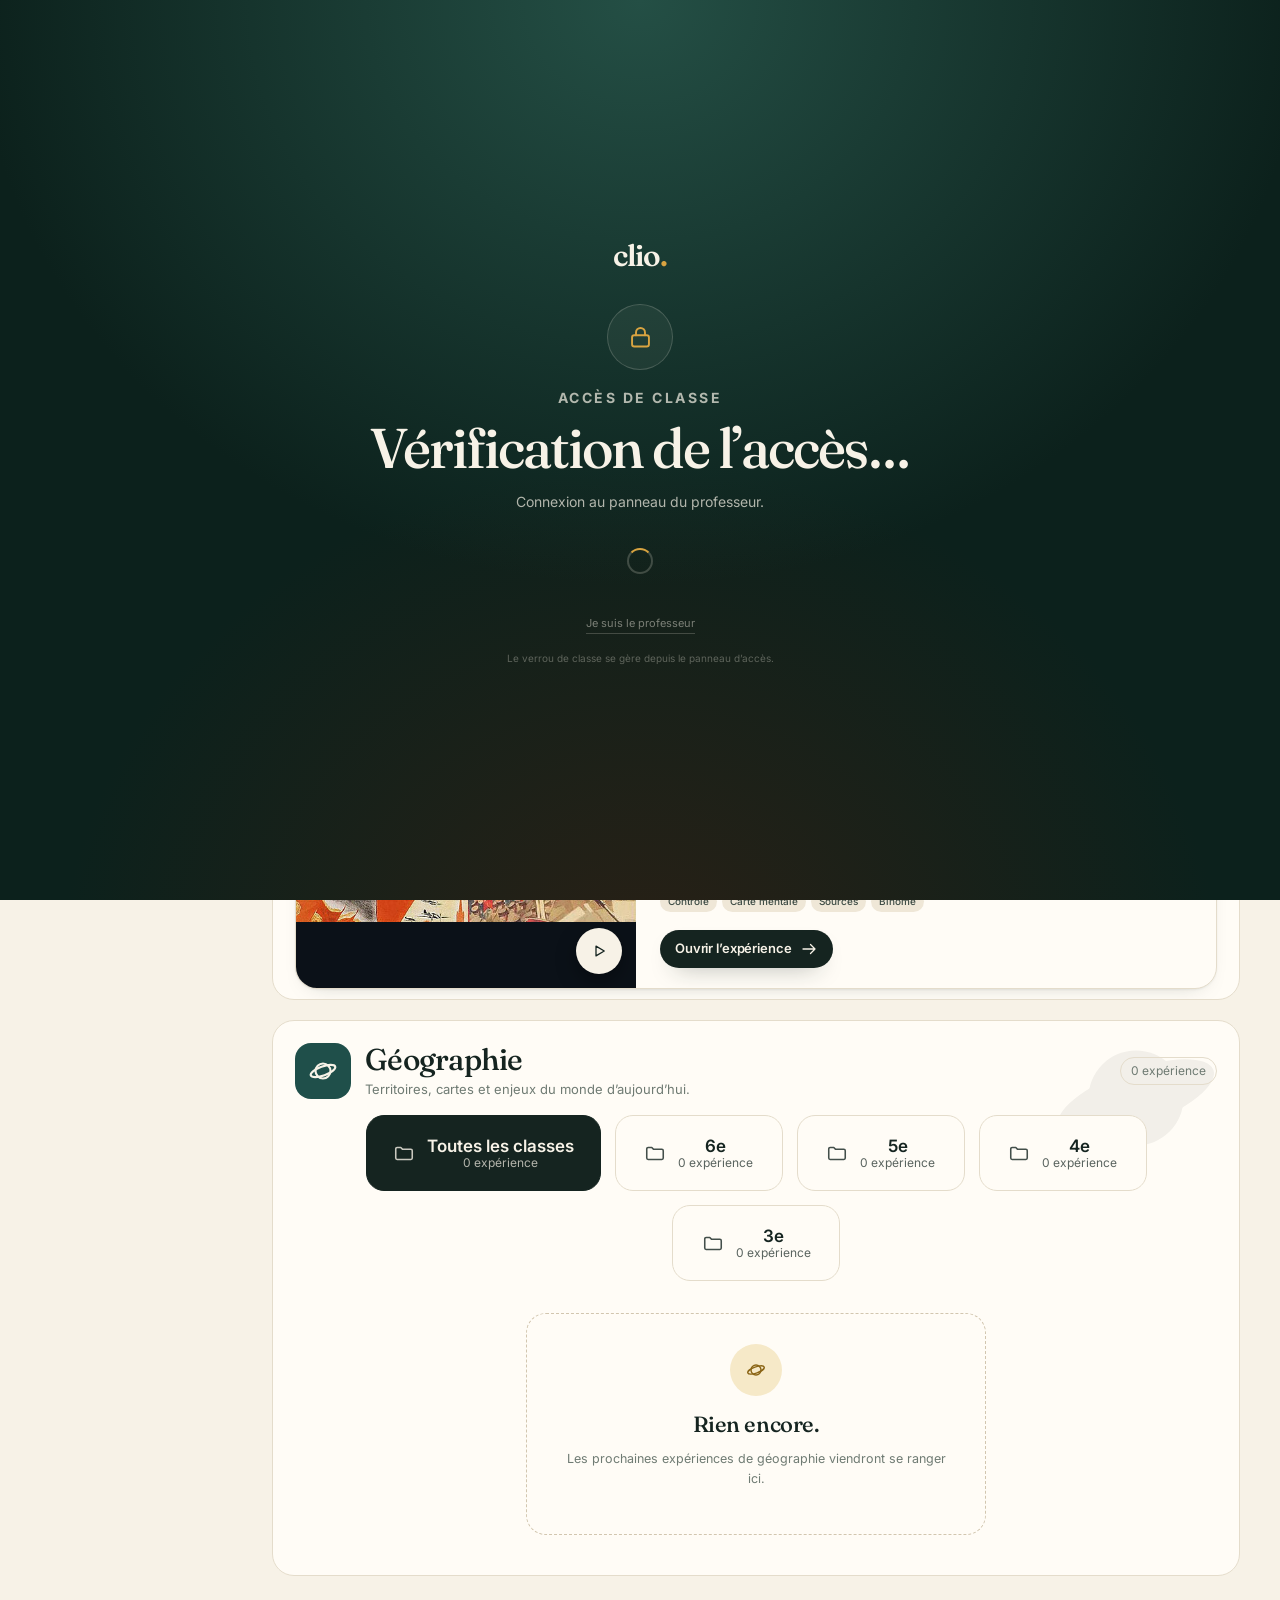
==== index.html @ 137e256d "Reglages dans Clio, dossiers plus grands et centres Les boutons Toutes les classes, 6e, 5e, 4e et 3e" ====
<!DOCTYPE html>
<html lang="fr">
<head>
<meta charset="utf-8">
<meta name="robots" content="noindex, nofollow">
<meta name="viewport" content="width=device-width, initial-scale=1, viewport-fit=cover">
<meta name="theme-color" content="#F7F2E7">
<title>Clio — mes expériences</title>
<meta name="description" content="Clio — la bibliothèque des expériences interactives d'histoire-géographie : enquêtes, contrôles et parcours prêts à lancer.">
<link rel="preconnect" href="https://fonts.googleapis.com">
<link rel="preconnect" href="https://fonts.gstatic.com" crossorigin>
<link href="https://fonts.googleapis.com/css2?family=Fraunces:opsz,wght@9..144,400;9..144,500;9..144,600&family=Inter:wght@400;500;600;700&display=swap" rel="stylesheet">
<link rel="stylesheet" href="styles.css">
<link rel="stylesheet" href="v2.css">
<link rel="stylesheet" href="projects.css">
<link rel="stylesheet" href="access.css">
<link rel="icon" href="icon.svg" type="image/svg+xml">
<link rel="apple-touch-icon" href="icon-180.png">
<link rel="manifest" href="manifest.webmanifest">
</head>
<body>

<svg class="sprite" aria-hidden="true" focusable="false">
  <symbol id="i-grid" viewBox="0 0 24 24"><rect x="3" y="3" width="7" height="7" rx="2"/><rect x="14" y="3" width="7" height="7" rx="2"/><rect x="3" y="14" width="7" height="7" rx="2"/><rect x="14" y="14" width="7" height="7" rx="2"/></symbol>
  <symbol id="i-spark" viewBox="0 0 24 24"><path d="M12 3.5l1.6 4.4 4.4 1.6-4.4 1.6L12 15.5l-1.6-4.4L6 9.5l4.4-1.6z"/><path d="M18.4 15.2l.6 1.8 1.8.6-1.8.6-.6 1.8-.6-1.8-1.8-.6 1.8-.6z"/></symbol>
  <symbol id="i-plus" viewBox="0 0 24 24"><path d="M12 5v14M5 12h14"/></symbol>
  <symbol id="i-arrow-right" viewBox="0 0 24 24"><path d="M4 12h16M14 6l6 6-6 6"/></symbol>
  <symbol id="i-arrow-left" viewBox="0 0 24 24"><path d="M20 12H4M10 6l-6 6 6 6"/></symbol>
  <symbol id="i-chevron" viewBox="0 0 24 24"><path d="M9 5l7 7-7 7"/></symbol>
  <symbol id="i-check" viewBox="0 0 24 24"><path d="M4 12.5l5 5L20 6.5"/></symbol>
  <symbol id="i-search" viewBox="0 0 24 24"><circle cx="11" cy="11" r="7"/><path d="M16.5 16.5L21 21"/></symbol>
  <symbol id="i-upload" viewBox="0 0 24 24"><path d="M12 16V4M7 9l5-5 5 5"/><path d="M4 15v4a1 1 0 0 0 1 1h14a1 1 0 0 0 1-1v-4"/></symbol>
  <symbol id="i-doc" viewBox="0 0 24 24"><path d="M6 3h8l4 4v14H6z"/><path d="M14 3v4h4M9 12h6M9 16h6"/></symbol>
  <symbol id="i-link" viewBox="0 0 24 24"><path d="M10 13.5a4 4 0 0 0 5.7 0l2.8-2.8a4 4 0 0 0-5.7-5.7L11.5 6"/><path d="M14 10.5a4 4 0 0 0-5.7 0l-2.8 2.8a4 4 0 0 0 5.7 5.7l1.3-1.3"/></symbol>
  <symbol id="i-map" viewBox="0 0 24 24"><path d="M3 6.5l6-2 6 2 6-2v13l-6 2-6-2-6 2z"/><path d="M9 4.5v13M15 6.5v13"/></symbol>
  <symbol id="i-cards" viewBox="0 0 24 24"><rect x="3" y="7" width="12" height="14" rx="2"/><path d="M8 4h11a2 2 0 0 1 2 2v11"/></symbol>
  <symbol id="i-quiz" viewBox="0 0 24 24"><circle cx="12" cy="12" r="9"/><path d="M9.2 9.2a2.9 2.9 0 1 1 3.9 2.7c-.8.4-1.1 1-1.1 1.9"/><circle cx="12" cy="17.2" r=".8" fill="currentColor" stroke="none"/></symbol>
  <symbol id="i-clock" viewBox="0 0 24 24"><circle cx="12" cy="12" r="9"/><path d="M12 7v5.2l3.2 2"/></symbol>
  <symbol id="i-users" viewBox="0 0 24 24"><circle cx="9" cy="8" r="3.4"/><path d="M3 20c0-3.3 2.7-5.4 6-5.4s6 2.1 6 5.4"/><path d="M16 4.6a3.4 3.4 0 0 1 0 6.8M18 14.9c2 .7 3 2.4 3 5.1"/></symbol>
  <symbol id="i-folder" viewBox="0 0 24 24"><path d="M3 7.5A1.5 1.5 0 0 1 4.5 6h4l2 2h9A1.5 1.5 0 0 1 21 9.5v8A1.5 1.5 0 0 1 19.5 19h-15A1.5 1.5 0 0 1 3 17.5z"/></symbol>
  <symbol id="i-play" viewBox="0 0 24 24"><path d="M8 5.5l11 6.5-11 6.5z"/></symbol>
  <symbol id="i-share" viewBox="0 0 24 24"><circle cx="6" cy="12" r="2.6"/><circle cx="18" cy="6" r="2.6"/><circle cx="18" cy="18" r="2.6"/><path d="M8.4 10.8l7.2-3.6M8.4 13.2l7.2 3.6"/></symbol>
  <symbol id="i-close" viewBox="0 0 24 24"><path d="M6 6l12 12M18 6L6 18"/></symbol>
  <symbol id="i-menu" viewBox="0 0 24 24"><path d="M4 7h16M4 12h16M4 17h16"/></symbol>
  <symbol id="i-eye" viewBox="0 0 24 24"><path d="M2.5 12S6 5.8 12 5.8 21.5 12 21.5 12 18 18.2 12 18.2 2.5 12 2.5 12z"/><circle cx="12" cy="12" r="2.8"/></symbol>
  <symbol id="i-layers" viewBox="0 0 24 24"><path d="M12 3l9 5-9 5-9-5z"/><path d="M3 12.5l9 5 9-5M3 17l9 5 9-5"/></symbol>
  <symbol id="i-settings" viewBox="0 0 24 24"><circle cx="12" cy="12" r="3"/><path d="M12 2.8v2.4M12 18.8v2.4M2.8 12h2.4M18.8 12h2.4M5.5 5.5l1.7 1.7M16.8 16.8l1.7 1.7M18.5 5.5l-1.7 1.7M7.2 16.8l-1.7 1.7"/></symbol>
  <symbol id="i-star" viewBox="0 0 24 24"><path d="M12 4l2.4 5 5.6.8-4 3.9.9 5.5-4.9-2.6-4.9 2.6.9-5.5-4-3.9 5.6-.8z"/></symbol>
  <symbol id="i-pin" viewBox="0 0 24 24"><path d="M12 21s6.5-6.1 6.5-11a6.5 6.5 0 1 0-13 0C5.5 14.9 12 21 12 21z"/><circle cx="12" cy="10" r="2.3"/></symbol>
  <symbol id="i-download" viewBox="0 0 24 24"><path d="M12 4v12M7 11l5 5 5-5"/><path d="M4 19h16"/></symbol>
  <symbol id="i-more" viewBox="0 0 24 24"><circle cx="5" cy="12" r="1.4" fill="currentColor" stroke="none"/><circle cx="12" cy="12" r="1.4" fill="currentColor" stroke="none"/><circle cx="19" cy="12" r="1.4" fill="currentColor" stroke="none"/></symbol>
  <symbol id="i-expand" viewBox="0 0 24 24"><path d="M9 3H3v6M15 3h6v6M9 21H3v-6M15 21h6v-6"/></symbol>
  <symbol id="i-column" viewBox="0 0 24 24"><path d="M4 20h16M6 20V7.5M18 20V7.5M9.5 20V7.5M14.5 20V7.5"/><path d="M4.5 7.5L12 3l7.5 4.5z"/></symbol>
  <symbol id="i-planet" viewBox="0 0 24 24"><circle cx="12" cy="12" r="6"/><ellipse cx="12" cy="12" rx="10.4" ry="3.6" transform="rotate(-20 12 12)"/></symbol>
  <symbol id="i-lock" viewBox="0 0 24 24"><rect x="4.5" y="10" width="15" height="10" rx="2"/><path d="M8 10V7.5a4 4 0 0 1 8 0V10"/></symbol>
  <symbol id="i-wand" viewBox="0 0 24 24"><path d="M15 4l5 5L8 21l-5-5z"/><path d="M14 5l5 5M6 3v3M4.5 4.5h3M19 15v3M17.5 16.5h3"/></symbol>
  <symbol id="i-image" viewBox="0 0 24 24"><rect x="3" y="4" width="18" height="16" rx="2"/><circle cx="8.5" cy="9.5" r="1.6"/><path d="M3.5 17l5-5 4 4 3-3 5 4.5"/></symbol>
  <symbol id="i-text" viewBox="0 0 24 24"><path d="M5 6h14M12 6v13M8 19h8"/></symbol>
  <symbol id="i-a11y" viewBox="0 0 24 24"><circle cx="12" cy="4.8" r="1.8"/><path d="M6 9.5l6 1.4 6-1.4M12 10.9V15M12 15l-2.4 5M12 15l2.4 5"/></symbol>
  <symbol id="i-timeline" viewBox="0 0 24 24"><path d="M3 12h18"/><circle cx="7" cy="12" r="2" fill="currentColor" stroke="none"/><circle cx="13" cy="12" r="2" fill="currentColor" stroke="none"/><circle cx="19" cy="12" r="2" fill="currentColor" stroke="none"/><path d="M7 9V6M13 15v3M19 9V6"/></symbol>
  <symbol id="i-copy" viewBox="0 0 24 24"><rect x="8" y="8" width="12" height="12" rx="2"/><path d="M16 8V5a1 1 0 0 0-1-1H5a1 1 0 0 0-1 1v10a1 1 0 0 0 1 1h3"/></symbol>
  <symbol id="i-help" viewBox="0 0 24 24"><circle cx="12" cy="12" r="9"/><path d="M9.3 9.4a2.8 2.8 0 1 1 3.8 2.6c-.8.4-1.1 1-1.1 1.9"/><circle cx="12" cy="17.2" r=".8" fill="currentColor" stroke="none"/></symbol>
  <symbol id="i-drag" viewBox="0 0 24 24"><circle cx="9" cy="6" r="1.2" fill="currentColor" stroke="none"/><circle cx="15" cy="6" r="1.2" fill="currentColor" stroke="none"/><circle cx="9" cy="12" r="1.2" fill="currentColor" stroke="none"/><circle cx="15" cy="12" r="1.2" fill="currentColor" stroke="none"/><circle cx="9" cy="18" r="1.2" fill="currentColor" stroke="none"/><circle cx="15" cy="18" r="1.2" fill="currentColor" stroke="none"/></symbol>
  <symbol id="i-qr" viewBox="0 0 24 24"><rect x="3" y="3" width="7" height="7" rx="1"/><rect x="14" y="3" width="7" height="7" rx="1"/><rect x="3" y="14" width="7" height="7" rx="1"/><path d="M14 14h3v3h-3zM20 14h1M14 20h3M20 17v4M17 20h1"/></symbol>
</svg>

<div id="gate-screen" class="gate-screen">
  <div class="gate-box">
    <div class="gate-brand">clio<span>.</span></div>
    <div class="gate-icon" id="gate-icon"><svg class="ico"><use href="#i-lock"/></svg></div>
    <p class="gate-kicker">Accès de classe</p>
    <h1 id="gate-title">Vérification de l’accès…</h1>
    <p id="gate-text">Connexion au panneau du professeur.</p>
    <div class="gate-actions" id="gate-actions"></div>
    <a class="gate-teacher" href="#/prof">Je suis le professeur</a>
    <p class="gate-foot">Le verrou de classe se gère depuis le panneau d’accès.</p>
  </div>
</div>

<div class="app">
  <aside class="rail" aria-label="Navigation principale">
    <a class="brand" href="#/library" aria-label="Clio, bibliothèque">
      <span class="brand-mark" aria-hidden="true">
        <img src="icon.svg" alt="">
      </span>
      <span class="brand-word">clio<span>.</span></span>
    </a>

    <nav class="rail-nav">
      <a class="rail-link is-active" href="#/library" data-rail data-nav="library"><svg class="ico"><use href="#i-grid"/></svg><span>Bibliothèque</span></a>
      <a class="rail-link" href="#/library" data-rail data-nav="projects" data-scroll="projects-section"><svg class="ico"><use href="#i-layers"/></svg><span>Projets</span></a>
      <a class="rail-link" href="#/classes" data-rail data-soon="Classes"><svg class="ico"><use href="#i-users"/></svg><span>Classes</span></a>
      <a class="rail-link" href="#/prof" data-rail data-nav="prof"><svg class="ico"><use href="#i-lock"/></svg><span>Panneau</span></a>
    </nav>

    <div class="rail-foot">
      <a class="rail-link" href="#/settings" data-rail data-nav="settings"><svg class="ico"><use href="#i-settings"/></svg><span>Réglages</span></a>
    </div>
  </aside>

  <main class="app-main">

    <!-- ============================ BIBLIOTHÈQUE ============================ -->
    <section class="screen" id="screen-library" aria-labelledby="lib-title">
      <header class="topbar">
        <div class="search">
          <svg class="ico"><use href="#i-search"/></svg>
          <input type="search" placeholder="Rechercher une séance, un document…" aria-label="Rechercher">
          <kbd>⌘K</kbd>
        </div>
        <div class="topbar-actions">
          <button class="btn btn-ghost" id="import-json-btn" aria-label="Importer une séance"><svg class="ico"><use href="#i-upload"/></svg><span>Importer</span></button>
          <button class="btn btn-primary" data-go="import" aria-label="Nouvelle séance"><svg class="ico"><use href="#i-plus"/></svg><span>Nouvelle séance</span></button>
          <input type="file" id="import-json-input" accept=".json,application/json" hidden>
        </div>
      </header>

      <div class="page">
        <section class="hero">
          <div class="hero-copy">
            <p class="eyebrow"><span class="live-dot"></span>L'atelier de séances</p>
            <h1 id="lib-title">Vos documents deviennent<br><em>une séance qui se vit.</em></h1>
            <p class="lede">Déposez un cours ou partez d’une page blanche. Clio propose une trame éditable — pages, quiz, frise, cartes — prête à projeter et à manipuler sur iPad.</p>
            <div class="hero-actions">
              <button class="btn btn-cream btn-lg" data-go="import"><svg class="ico"><use href="#i-upload"/></svg>Déposer mes documents</button>
              <button class="btn btn-ghost-cream btn-lg" data-open-viewer="0"><svg class="ico"><use href="#i-play"/></svg>Voir un exemple</button>
            </div>
            <ul class="hero-proof">
              <li><svg class="ico"><use href="#i-check"/></svg>Documents acceptés</li>
              <li><svg class="ico"><use href="#i-check"/></svg>Prêt pour l'iPad</li>
              <li><svg class="ico"><use href="#i-check"/></svg>Partage par lien</li>
            </ul>
          </div>
          <div class="hero-art" aria-hidden="true">
            <div class="paper paper-3"><span class="p-line w40"></span><span class="p-line w80"></span><span class="p-line w65"></span><span class="p-line w75"></span></div>
            <div class="paper paper-2"><span class="p-line w70"></span><span class="p-line w90"></span><span class="p-line w50"></span><span class="p-line w80"></span><span class="p-line w60"></span></div>
            <div class="paper paper-1">
              <span class="p-tag">1776 — 1789</span>
              <span class="p-line w85"></span><span class="p-line w60"></span>
              <span class="p-tl"><i></i><i></i><i></i></span>
              <span class="p-line w40"></span>
            </div>
            <div class="spark sp-1">✦</div>
            <div class="spark sp-2">✦</div>
            <div class="art-badge"><svg class="ico"><use href="#i-spark"/></svg>Pages · quiz · frise · cartes</div>
          </div>
        </section>

        <section class="section" id="resume-section">
          <div class="section-head">
            <h2>À reprendre</h2>
            <button class="link-btn" data-toast="Toutes les séances sont affichées ci-dessous.">Tout voir<svg class="ico"><use href="#i-chevron"/></svg></button>
          </div>
          <div class="resume-grid" id="resume-grid"></div>
        </section>

        <section class="section" id="projects-section">
          <div class="section-head section-head-wrap">
            <div>
              <h2>Projets interactifs</h2>
              <p class="section-sub" id="project-count">Des enquêtes prêtes à lancer, à côté de vos séances.</p>
            </div>
            <div class="section-head-actions">
              <button type="button" class="btn btn-ghost btn-sm" id="editTextsBtn">Modifier les textes</button>
              <span class="badge badge-ready">Prêt à lancer</span>
            </div>
          </div>
          <div class="level-folders" id="level-folders"></div>
          <div class="project-grid" id="project-grid"></div>
          <div id="subject-sections"></div>
        </section>

        <section class="section" id="sessions-section">
          <div class="section-head section-head-wrap">
            <div>
              <h2>Mes séances</h2>
              <p class="section-sub" id="lib-count">Séances et brouillons</p>
            </div>
            <div class="filters" role="group" aria-label="Filtrer les séances">
              <button class="chip is-on" data-filter>Toutes</button>
              <button class="chip" data-filter>Histoire</button>
              <button class="chip" data-filter>Géographie</button>
              <button class="chip" data-filter>EMC</button>
              <button class="chip chip-icon" data-toast="Filtres avancés — à venir" aria-label="Plus de filtres"><svg class="ico"><use href="#i-settings"/></svg></button>
            </div>
          </div>

          <div class="session-grid" id="session-grid"></div>
        </section>

        <footer class="page-foot">
          <span>Clio · v2 · les séances sont enregistrées sur cet appareil · <a href="#/prof">Panneau professeur</a></span>
          <span>Partage par lien · export JSON</span>
        </footer>
      </div>
    </section>

    <!-- ============================ IMPORT ============================ -->
    <section class="screen" id="screen-import" aria-labelledby="import-title">
      <header class="focusbar">
        <button class="icon-btn" data-go="library" aria-label="Retour à la bibliothèque"><svg class="ico"><use href="#i-arrow-left"/></svg></button>
        <div class="focusbar-title">
          <p class="crumb">Bibliothèque / Nouvelle séance</p>
          <h1 id="import-title">Composer une séance</h1>
        </div>
        <ol class="stepper" aria-label="Étapes">
          <li class="is-on">1 · Documents</li>
          <li>2 · Réglages</li>
          <li>3 · Génération</li>
        </ol>
      </header>

      <div class="import-grid">
        <section class="panel drop-panel">
          <div class="panel-head">
            <div>
              <h2>Déposez vos documents</h2>
              <p class="panel-sub">Un chapitre, un PDF, des photos, un lien. Clio prépare la trame ; vous complétez le fond.</p>
            </div>
            <span class="badge badge-soft">Privé par défaut</span>
          </div>

          <div class="dropzone" id="dropzone" role="button" tabindex="0" aria-label="Déposer des fichiers">
            <span class="drop-icon"><svg class="ico"><use href="#i-upload"/></svg></span>
            <strong>Glissez vos fichiers ici</strong>
            <span class="drop-sub">ou <u>parcourez votre iPad</u></span>
            <span class="drop-types">PDF · DOCX · TXT · JPG · PNG · HEIC — 25 Mo max</span>
          </div>
          <input type="file" id="file-input" multiple hidden accept=".pdf,.docx,.txt,.md,.jpg,.jpeg,.png,.heic">

          <ul class="file-list" id="file-list" aria-label="Documents importés"></ul>

          <div class="link-add">
            <svg class="ico"><use href="#i-link"/></svg>
            <input id="link-input" type="url" placeholder="Coller un lien : vidéo, article, carte…" aria-label="Lien à ajouter">
            <button class="btn btn-soft" id="link-add">Ajouter</button>
          </div>

          <p class="privacy"><svg class="ico"><use href="#i-lock"/></svg>Vos documents ne sont jamais utilisés pour entraîner un modèle. Vous pouvez les supprimer à tout moment.</p>
        </section>

        <aside class="panel settings-panel" aria-label="Réglages de la séance">
          <h2>Réglages</h2>

          <div class="field">
            <label class="field-label" for="session-title">Nom de la séance</label>
            <input class="einput" id="session-title" type="text" placeholder="Ex. La Révolution française" value="">
          </div>

          <div class="field">
            <span class="field-label">Matière</span>
            <div class="segmented" data-seg="subject" role="group" aria-label="Matière">
              <button class="is-on" data-value="histoire">Histoire</button>
              <button data-value="geo">Géographie</button>
              <button data-value="emc">EMC</button>
            </div>
          </div>

          <div class="field">
            <label class="field-label" for="level">Niveau</label>
            <div class="select-wrap">
              <select id="level">
                <option>6e</option><option>5e</option><option selected>4e</option><option>3e</option>
                <option>2de</option><option>1re</option><option>Terminale</option>
              </select>
              <svg class="ico"><use href="#i-chevron"/></svg>
            </div>
          </div>

          <div class="field">
            <span class="field-label">Durée</span>
            <div class="segmented" data-seg="duration" role="group" aria-label="Durée">
              <button data-value="30">30 min</button>
              <button class="is-on" data-value="55">55 min</button>
              <button data-value="90">90 min</button>
            </div>
          </div>

          <div class="field">
            <span class="field-label">Structure</span>
            <div class="template-grid" id="template-grid" role="group" aria-label="Structure de la séance"></div>
          </div>

          <div class="field field-switch">
            <div><span class="field-label">Inclure un quiz</span><span class="field-help">une question de départ, éditable</span></div>
            <label class="switch"><input type="checkbox" checked id="opt-quiz" aria-label="Inclure un quiz"><span></span></label>
          </div>
          <div class="field field-switch">
            <div><span class="field-label">Accessibilité</span><span class="field-help">Contrastes, cibles tactiles, clavier</span></div>
            <span class="badge badge-ready">Incluse</span>
          </div>

          <div class="estimate">
            <svg class="ico"><use href="#i-spark"/></svg>
            <div><strong id="estimate-title">≈ 5 pages · 1 quiz</strong><span id="estimate-sub">structure Découverte</span></div>
          </div>
        </aside>
      </div>

      <footer class="actionbar">
        <p class="actionbar-note"><svg class="ico"><use href="#i-lock"/></svg>Vos documents restent sur cet appareil.</p>
        <div class="actionbar-actions">
          <button class="btn btn-ghost" id="blank-session">Page blanche</button>
          <button class="btn btn-primary btn-lg" id="generate-btn"><svg class="ico"><use href="#i-spark"/></svg>Créer ma séance</button>
        </div>
      </footer>
    </section>

    <!-- ============================ GÉNÉRATION ============================ -->
    <section class="screen" id="screen-generate" aria-labelledby="gen-title">
      <div class="gen-wrap">
        <div class="gen-copy">
          <p class="eyebrow"><span class="live-dot"></span>Préparation</p>
          <h1 id="gen-title">Clio pose la trame,<br><em>vous gardez le fond.</em></h1>
          <p class="gen-sub" id="gen-sub">Histoire · 4e · 55 min</p>

          <ol class="gen-steps" id="gen-steps">
            <li data-step="0"><span class="gen-check"><svg class="ico"><use href="#i-check"/></svg></span><span><strong>Création de la trame</strong><small>Couverture, objectifs, synthèse</small></span></li>
            <li data-step="1"><span class="gen-check"><svg class="ico"><use href="#i-check"/></svg></span><span><strong>Ajout des pages clés</strong><small>Quiz et activités</small></span></li>
            <li data-step="2"><span class="gen-check"><svg class="ico"><use href="#i-check"/></svg></span><span><strong>Préparation du quiz</strong><small>Questions et corrections</small></span></li>
            <li data-step="3"><span class="gen-check"><svg class="ico"><use href="#i-check"/></svg></span><span><strong>Mise en page</strong><small>Une idée par page</small></span></li>
            <li data-step="4"><span class="gen-check"><svg class="ico"><use href="#i-check"/></svg></span><span><strong>Contrôle de l'accessibilité</strong><small>Contrastes, cibles tactiles</small></span></li>
          </ol>

          <div class="gen-progress" aria-hidden="true"><span id="gen-bar"></span></div>
          <p class="gen-note" id="gen-note">Vous pourrez tout modifier ensuite.</p>
        </div>

        <div class="gen-preview" aria-hidden="true">
          <div class="gen-cover">
            <span class="sk sk-kicker"></span>
            <span class="sk sk-title"></span>
            <span class="sk sk-title short"></span>
            <span class="sk sk-text"></span>
            <span class="sk sk-text"></span>
            <div class="sk-timeline"><i></i><i></i><i></i><i></i></div>
          </div>
          <div class="gen-toast"><svg class="ico"><use href="#i-spark"/></svg>9 pages structurées</div>
          <div class="gen-toast gen-toast-2"><svg class="ico"><use href="#i-check"/></svg>Accessibilité validée</div>
        </div>
      </div>
    </section>

    <!-- ============================ ÉDITEUR ============================ -->
    <section class="screen" id="screen-editor" aria-labelledby="editor-title">
      <header class="editorbar">
        <button class="icon-btn" data-go="library" aria-label="Retour à la bibliothèque"><svg class="ico"><use href="#i-arrow-left"/></svg></button>
        <div class="doc-title">
          <p class="crumb" id="editor-crumb">Bibliothèque / Histoire 4e</p>
          <div class="title-row">
            <h1 id="editor-title">Des Lumières à la Révolution</h1>
            <span class="badge badge-draft" id="editor-status">Brouillon</span>
            <span class="save-state" id="save-state"><svg class="ico"><use href="#i-check"/></svg>Enregistré</span>
          </div>
        </div>
        <div class="editor-actions">
          <button class="icon-btn" data-modal="session" aria-label="Réglages de la séance"><svg class="ico"><use href="#i-settings"/></svg></button>
          <button class="icon-btn only-desktop" data-modal="publish" aria-label="Partager"><svg class="ico"><use href="#i-share"/></svg></button>
          <button class="btn btn-ghost" id="present-btn" aria-label="Aperçu de la séance"><svg class="ico"><use href="#i-play"/></svg><span>Aperçu</span></button>
          <button class="btn btn-primary" data-modal="publish" aria-label="Partager la séance"><svg class="ico"><use href="#i-share"/></svg><span>Partager</span></button>
        </div>
      </header>

      <div class="editor-shell">
        <aside class="editor-pages" aria-label="Plan de la séance">
          <div class="panel-head small">
            <h2>Plan</h2>
            <span class="meta tiny" id="plan-meta">9 pages · 55 min</span>
          </div>
          <ol id="page-list" class="page-list"></ol>
          <button class="add-page" id="add-page-btn"><svg class="ico"><use href="#i-plus"/></svg>Ajouter une page</button>
          <div class="pages-foot">
            <svg class="ico"><use href="#i-a11y"/></svg>
            <span><strong>Accessibilité</strong><small>7 contrôles validés</small></span>
            <span class="dot-ok"></span>
          </div>
        </aside>

        <div class="editor-canvas">
          <div class="canvas-meta">
            <span id="canvas-label">Page 1 · Couverture</span>
            <span class="canvas-meta-right">1280 × 720 · iPad paysage</span>
          </div>
          <div class="canvas-frame"><div class="canvas-slide" id="canvas-slide"></div></div>
          <div class="canvas-tools">
            <div class="tool-group">
              <button class="icon-btn" data-toast="Zoom arrière (maquette)" aria-label="Zoom arrière">−</button>
              <span class="zoom">100 %</span>
              <button class="icon-btn" data-toast="Zoom avant (maquette)" aria-label="Zoom avant">+</button>
            </div>
            <div class="tool-group">
              <button class="device-btn is-on" data-toast="Aperçu iPad paysage">iPad · paysage</button>
              <button class="device-btn" data-toast="Aperçu iPad portrait">Portrait</button>
            </div>
            <button class="btn btn-ghost btn-sm only-tablet" id="mobile-blocks"><svg class="ico"><use href="#i-plus"/></svg>Page</button>
            <button class="btn btn-ghost btn-sm only-tablet" id="edit-page-btn"><svg class="ico"><use href="#i-settings"/></svg>Éditer</button>
            <button class="btn btn-ghost btn-sm" id="canvas-present"><svg class="ico"><use href="#i-play"/></svg>Démarrer ici</button>
          </div>
        </div>

        <aside class="editor-inspector" id="editor-inspector" aria-label="Réglages de la page">
          <button class="icon-btn inspector-close" id="inspector-close" aria-label="Fermer les réglages"><svg class="ico"><use href="#i-close"/></svg></button>
          <div id="inspector"></div>
        </aside>
        <div class="inspector-scrim" id="inspector-scrim" hidden></div>
      </div>
    </section>

    <!-- ============================ PANNEAU D'ACCÈS ============================ -->
    <section class="screen" id="screen-prof" aria-labelledby="prof-title">
      <header class="focusbar prof-bar">
        <button class="icon-btn" data-go="library" aria-label="Retour à la bibliothèque"><svg class="ico"><use href="#i-arrow-left"/></svg></button>
        <div class="focusbar-title">
          <p class="crumb">Clio / Accès de classe</p>
          <h1 id="prof-title">Panneau d’accès</h1>
        </div>
        <span class="badge badge-terre">Professeur</span>
      </header>

      <div class="prof-wrap">
        <div class="panel prof-login" id="prof-login">
          <span class="badge badge-terre">Réservé au professeur</span>
          <h2>Entrez le code</h2>
          <p>Le panneau permet d’ouvrir ou de fermer l’accès au site et de générer les QR de classe.</p>
          <div class="prof-code-row">
            <input id="prof-code" class="einput" type="password" inputmode="numeric" autocomplete="off" placeholder="Code professeur">
            <button id="prof-login-btn" class="btn btn-primary">Entrer</button>
          </div>
          <p id="prof-code-msg" class="form-warn" hidden>Code incorrect.</p>
          <p class="meta tiny">Verrou de classe, pas une protection forte.</p>
        </div>

        <div id="prof-dashboard" hidden>
          <div class="prof-grid">
            <section class="panel prof-card">
              <div class="prof-card-head">
                <div><span class="badge badge-terre">Accès au site</span><h2>Ouvrir ou fermer</h2></div>
                <span class="badge" id="prof-gate-pill">…</span>
              </div>
              <p class="meta">Quand l’accès est fermé, les élèves qui ouvrent le lien voient « Séance fermée ».</p>
              <button class="btn btn-primary btn-lg" id="prof-gate-btn">Fermer l’accès</button>
              <p class="meta tiny" id="prof-gate-note">Le changement s’applique en quelques secondes.</p>
            </section>
          </div>

          <div class="section-head section-head-wrap prof-exp-head">
            <div>
              <h2>Expériences</h2>
              <p class="section-sub">Le lien et le QR de chaque expérience, et son ouverture indépendante.</p>
            </div>
          </div>
          <div class="prof-projects" id="prof-projects"></div>

          <div class="panel prof-help">
            <strong>À savoir</strong>
            <p>Chaque expérience s’ouvre et se ferme séparément. Le verrou est une commodité de classe ; un élève qui sait manipuler le navigateur peut le contourner.</p>
            <button class="btn btn-ghost btn-sm" id="prof-logout">Se déconnecter</button>
          </div>
        </div>
      </div>
    </section>

    <!-- ============================ RÉGLAGES ============================ -->
    <section class="screen" id="screen-settings" aria-labelledby="settings-title">
      <header class="focusbar">
        <button class="icon-btn" data-go="library" aria-label="Retour à la bibliothèque"><svg class="ico"><use href="#i-arrow-left"/></svg></button>
        <div class="focusbar-title">
          <p class="crumb">Clio / Réglages</p>
          <h1 id="settings-title">Réglages</h1>
        </div>
      </header>

      <div class="prof-wrap settings-wrap">
        <section class="panel settings-card">
          <h2>Affichage</h2>
          <p class="meta">Réglages enregistrés sur cet appareil.</p>

          <label class="setting-row" for="setTextSize">
            <span><strong>Taille du texte</strong><small>Pour projeter au tableau ou lire plus confortablement.</small></span>
            <span class="select-wrap">
              <select id="setTextSize" class="einput">
                <option value="normal">Normale</option>
                <option value="large">Grande</option>
                <option value="xl">Très grande</option>
              </select>
              <svg class="ico"><use href="#i-chevron"/></svg>
            </span>
          </label>

          <label class="setting-row" for="setDescriptions">
            <span><strong>Afficher les descriptions</strong><small>Les textes sous le titre de chaque expérience.</small></span>
            <span class="switch"><input type="checkbox" id="setDescriptions"><span></span></span>
          </label>

          <label class="setting-row" for="setCompact">
            <span><strong>Cartes compactes</strong><small>Masquer les étiquettes et les descriptions, garder l’essentiel.</small></span>
            <span class="switch"><input type="checkbox" id="setCompact"><span></span></span>
          </label>
        </section>

        <section class="panel settings-card">
          <h2>Textes</h2>
          <p class="meta">Les textes modifiés depuis « Modifier les textes » sont partagés à tous les appareils.</p>
          <button type="button" class="btn btn-ghost" id="setResetTexts">Rétablir les textes d’origine</button>
        </section>

        <section class="panel settings-card">
          <h2>Accès</h2>
          <p class="meta">Le panneau permet d’ouvrir ou fermer chaque expérience et d’afficher les QR.</p>
          <a class="btn btn-ghost" href="#/prof"><svg class="ico"><use href="#i-lock"/></svg>Panneau d’accès</a>
        </section>

        <section class="panel settings-card">
          <h2>Application</h2>
          <p class="meta" id="settingsVersion">Clio · version locale</p>
          <button type="button" class="btn btn-ghost" id="setResetPrefs">Rétablir les réglages par défaut</button>
        </section>
      </div>
    </section>
  </main>
</div>

<!-- ============================ MODE SÉANCE ============================ -->
<section class="viewer" id="screen-viewer" aria-label="Mode séance" hidden>
  <div class="viewer-bg" aria-hidden="true"></div>

  <header class="viewer-top">
    <button class="v-close" data-viewer-close><svg class="ico"><use href="#i-arrow-left"/></svg><span>Quitter</span></button>
    <div class="v-title"><strong id="v-title">Des Lumières à la Révolution</strong><span id="v-sub">Histoire · 4e</span></div>
    <div class="v-actions">
      <button class="v-btn" id="teacher-toggle"><svg class="ico"><use href="#i-eye"/></svg><span>Mode prof</span></button>
      <button class="v-btn" data-drawer="summary"><svg class="ico"><use href="#i-menu"/></svg><span>Sommaire</span></button>
      <button class="v-btn icon" id="fullscreen-btn" aria-label="Plein écran"><svg class="ico"><use href="#i-expand"/></svg></button>
    </div>
  </header>

  <div class="deck-wrap" id="deck-wrap">
    <div class="deck" id="deck"></div>
  </div>

  <button class="v-nav prev" data-step="-1" aria-label="Page précédente"><svg class="ico"><use href="#i-chevron"/></svg></button>
  <button class="v-nav next" data-step="1" aria-label="Page suivante"><svg class="ico"><use href="#i-chevron"/></svg></button>

  <footer class="viewer-bottom">
    <div class="v-progress"><span id="v-bar"></span></div>
    <span id="v-count">01 / 09</span>
    <div class="v-dots" id="v-dots"></div>
    <span class="v-hint"><svg class="ico"><use href="#i-arrow-left"/></svg>glisser<svg class="ico"><use href="#i-arrow-right"/></svg></span>
  </footer>

  <aside class="drawer summary-drawer" id="drawer-summary" aria-label="Sommaire" hidden>
    <div class="drawer-head"><h2>Sommaire</h2><button class="icon-btn" data-close-drawer aria-label="Fermer"><svg class="ico"><use href="#i-close"/></svg></button></div>
    <ol id="summary-list" class="summary-list"></ol>
    <div class="drawer-foot">
      <button class="btn btn-ghost btn-sm" data-modal="publish"><svg class="ico"><use href="#i-share"/></svg>Partager</button>
      <span class="meta tiny" id="summary-meta">55 min · 9 pages</span>
    </div>
  </aside>

  <aside class="drawer notes-drawer" id="drawer-notes" aria-label="Notes de l'enseignant">
    <div class="drawer-head"><h2>Notes du professeur</h2><button class="icon-btn" data-close-drawer aria-label="Fermer"><svg class="ico"><use href="#i-close"/></svg></button></div>
    <div class="notes-body">
      <div class="notes-timer"><svg class="ico"><use href="#i-clock"/></svg><strong id="notes-time">00:00</strong><button class="btn btn-soft btn-sm" id="timer-btn">Démarrer</button></div>
      <div id="notes-content"></div>
      <div class="notes-tip"><svg class="ico"><use href="#i-spark"/></svg>Astuce : en mode prof, les zones interactives sont entourées.</div>
    </div>
  </aside>

  <div class="drawer-scrim" id="drawer-scrim" hidden></div>
</section>

<div id="modal-root"></div>

<!-- QR plein écran (projection au tableau) -->
<div class="qr-screen" id="qr-screen" hidden>
  <button class="qr-screen-close" id="qr-screen-close" aria-label="Fermer le QR code">×</button>
  <div class="qr-screen-title" id="qr-screen-title">Scanner pour ouvrir</div>
  <div class="qr-screen-box" id="qr-screen-box"></div>
  <div class="qr-screen-code" id="qr-screen-code"></div>
  <p class="qr-screen-hint">Appareil photo de la tablette → le lien s’ouvre tout seul.</p>
</div>

<div id="toast" class="toast" role="status" aria-live="polite"></div>

<script src="vendor/qrcode.min.js"></script>
<script src="vendor/mqtt.min.js"></script>
<script src="live.js"></script>
<script src="data.js"></script>
<script src="slides.js"></script>
<script src="editor.js"></script>
<script src="app.js"></script>
</body>
</html>
---- styles.css ----
/* ============================================================
   Kléo — design system
   Papier & encre · Fraunces / Inter · tactile d'abord
   ============================================================ */

:root {
  --paper: #F7F2E7;
  --paper-deep: #EFE7D7;
  --surface: #FFFCF6;
  --surface-2: #FBF6EA;
  --ink: #152420;
  --ink-2: #3C4B44;
  --muted: #6F7B73;
  --line: #E4DCCB;
  --line-strong: #D2C6AF;
  --terre: #B8542F;
  --terre-soft: #F3DED4;
  --safran: #D9A441;
  --safran-soft: #F6E9C8;
  --forest: #1E4A41;
  --forest-deep: #0F2B26;
  --blue: #2E5E8C;
  --ok: #2C7A58;
  --ok-soft: #E2EFE7;
  --bad: #B23A2E;
  --bad-soft: #F7E2DE;
  --radius: 18px;
  --radius-lg: 26px;
  --shadow-sm: 0 1px 2px rgba(21, 36, 32, .05), 0 8px 22px -16px rgba(21, 36, 32, .35);
  --shadow-md: 0 2px 4px rgba(21, 36, 32, .05), 0 24px 50px -28px rgba(21, 36, 32, .45);
  --font-ui: "Inter", -apple-system, BlinkMacSystemFont, "Segoe UI", Roboto, sans-serif;
  --font-display: "Fraunces", "Iowan Old Style", "Palatino Linotype", Palatino, Georgia, serif;
  --ease: cubic-bezier(.2, .7, .2, 1);
}

* { box-sizing: border-box; }
html { -webkit-text-size-adjust: 100%; }
body {
  margin: 0;
  background: var(--paper);
  color: var(--ink);
  font-family: var(--font-ui);
  font-size: 15px;
  line-height: 1.5;
  -webkit-font-smoothing: antialiased;
  text-rendering: optimizeLegibility;
}
body::before {
  content: "";
  position: fixed;
  inset: 0;
  pointer-events: none;
  z-index: 0;
  opacity: .35;
  background-image: radial-gradient(rgba(21, 36, 32, .12) .5px, transparent .5px);
  background-size: 4px 4px;
}
img, svg { display: block; }
button, input, select { font: inherit; color: inherit; }
button { cursor: pointer; }
a { color: inherit; text-decoration: none; }
h1, h2, h3, p { margin: 0; }
ul, ol { margin: 0; padding: 0; list-style: none; }
:focus-visible { outline: 3px solid rgba(184, 84, 47, .55); outline-offset: 3px; border-radius: 6px; }
::selection { background: var(--safran-soft); }

.sprite { position: absolute; width: 0; height: 0; overflow: hidden; }
.ico { width: 20px; height: 20px; fill: none; stroke: currentColor; stroke-width: 1.7; stroke-linecap: round; stroke-linejoin: round; flex: none; }

/* ---------- Boutons ---------- */
.btn {
  display: inline-flex; align-items: center; justify-content: center; gap: 8px;
  min-height: 44px; padding: 0 18px;
  border: 1px solid transparent; border-radius: 999px;
  font-size: 14px; font-weight: 600; letter-spacing: -.01em;
  background: transparent; transition: transform .18s var(--ease), background .18s, box-shadow .18s, border-color .18s;
  white-space: nowrap;
}
.btn:hover { transform: translateY(-1px); }
.btn:active { transform: translateY(0); }
.btn .ico { width: 18px; height: 18px; }
.btn-primary { background: var(--ink); color: var(--paper); box-shadow: 0 10px 24px -16px rgba(21, 36, 32, .9); }
.btn-primary:hover { background: #223A33; }
.btn-cream { background: var(--surface); color: var(--ink); box-shadow: var(--shadow-sm); }
.btn-cream:hover { background: #fff; }
.btn-ghost { border-color: var(--line-strong); color: var(--ink-2); background: transparent; }
.btn-ghost:hover { background: rgba(255, 255, 255, .55); border-color: var(--ink); color: var(--ink); }
.btn-ghost-cream { border-color: rgba(247, 242, 231, .35); color: var(--paper); }
.btn-ghost-cream:hover { background: rgba(247, 242, 231, .1); border-color: rgba(247, 242, 231, .7); }
.btn-soft { background: var(--paper-deep); color: var(--ink-2); }
.btn-soft:hover { background: #E8DFCB; }
.btn-lg { min-height: 52px; padding: 0 24px; font-size: 15px; }
.btn-sm { min-height: 38px; padding: 0 14px; font-size: 13px; }
.icon-btn {
  display: inline-grid; place-items: center;
  width: 44px; height: 44px; border: 1px solid transparent; border-radius: 12px;
  background: transparent; color: var(--ink-2); transition: background .18s, color .18s, transform .18s;
}
.icon-btn:hover { background: rgba(21, 36, 32, .06); color: var(--ink); }
.icon-btn:active { transform: scale(.96); }
.link-btn { border: 0; background: none; color: var(--ink-2); font-size: 13px; font-weight: 600; display: inline-flex; align-items: center; gap: 4px; padding: 8px; }
.link-btn:hover { color: var(--terre); }
.link-btn .ico { width: 15px; height: 15px; }

/* ---------- Communs ---------- */
.eyebrow { display: inline-flex; align-items: center; gap: 8px; font-size: 11px; font-weight: 600; letter-spacing: .14em; text-transform: uppercase; color: var(--terre); }
.live-dot { width: 7px; height: 7px; border-radius: 50%; background: var(--safran); box-shadow: 0 0 0 4px rgba(217, 164, 65, .18); animation: pulse 2.6s infinite; }
@keyframes pulse { 0%, 100% { box-shadow: 0 0 0 3px rgba(217, 164, 65, .12); } 50% { box-shadow: 0 0 0 6px rgba(217, 164, 65, .22); } }
.badge { display: inline-flex; align-items: center; gap: 6px; padding: 4px 9px; border-radius: 999px; font-size: 11px; font-weight: 600; background: var(--paper-deep); color: var(--ink-2); white-space: nowrap; }
.badge-terre { background: var(--terre-soft); color: #8C3B1F; }
.badge-draft { background: var(--safran-soft); color: #7C5A12; }
.badge-ready { background: var(--ok-soft); color: var(--ok); }
.badge-soft { background: rgba(21, 36, 32, .06); color: var(--ink-2); }
.meta { color: var(--muted); font-size: 12.5px; }
.meta.tiny { font-size: 11.5px; }
.crumb { font-size: 11px; letter-spacing: .04em; color: var(--muted); margin-bottom: 2px; }
.muted { color: var(--muted); }

/* ---------- Structure ---------- */
.app { position: relative; z-index: 1; display: grid; grid-template-columns: 232px minmax(0, 1fr); min-height: 100vh; }
.app-main { min-width: 0; }
body.is-editing .app { grid-template-columns: minmax(0, 1fr); }
body.is-editing .rail { display: none; }

.rail {
  position: sticky; top: 0; height: 100vh;
  display: flex; flex-direction: column; gap: 28px;
  padding: 26px 18px 22px;
  border-right: 1px solid var(--line);
  background: rgba(251, 246, 234, .72);
  backdrop-filter: blur(14px);
}
.brand { display: flex; align-items: center; gap: 10px; padding: 0 8px; }
.brand-mark { width: 34px; height: 34px; border-radius: 11px; background: var(--ink); color: var(--paper); display: grid; place-items: center; }
.brand-mark svg { width: 26px; height: 26px; }
.brand-mark img { width: 100%; height: 100%; display: block; border-radius: inherit; }
.brand-word { font-family: var(--font-display); font-size: 25px; font-weight: 600; letter-spacing: -.03em; }
.brand-word span { color: var(--terre); }
.rail-nav { display: flex; flex-direction: column; gap: 4px; }
.rail-link {
  display: flex; align-items: center; gap: 12px;
  min-height: 44px; padding: 0 12px; border: 0; border-radius: 12px;
  background: none; color: var(--ink-2); font-size: 13.5px; font-weight: 500; text-align: left;
  transition: background .18s, color .18s;
}
.rail-link:hover { background: rgba(21, 36, 32, .055); color: var(--ink); }
.rail-link.is-active { background: var(--ink); color: var(--paper); }
.rail-link.is-active .ico { color: var(--safran); }
.rail-link .ico { width: 19px; height: 19px; }
.rail-foot { margin-top: auto; display: flex; flex-direction: column; gap: 10px; align-items: flex-start; }
.rail-foot .rail-link { width: 100%; }
.avatar { width: 38px; height: 38px; border-radius: 50%; border: 1px solid var(--line-strong); background: var(--safran-soft); color: #6E4E10; font-size: 12px; font-weight: 700; margin-left: 8px; }

.screen { display: none; min-height: 100vh; }
.screen.is-active { display: block; }

/* ---------- Topbar & page ---------- */
.topbar { display: flex; align-items: center; justify-content: space-between; gap: 18px; padding: 22px 40px 18px; }
.search { display: flex; align-items: center; gap: 10px; width: min(440px, 100%); height: 44px; padding: 0 14px; border: 1px solid var(--line); border-radius: 14px; background: rgba(255, 252, 246, .7); color: var(--muted); }
.search:focus-within { border-color: var(--line-strong); background: var(--surface); box-shadow: 0 0 0 4px rgba(184, 84, 47, .07); }
.search input { flex: 1; min-width: 0; border: 0; background: none; outline: none; font-size: 13.5px; color: var(--ink); }
.search input::placeholder { color: #98A19A; }
.search kbd { font-family: var(--font-ui); font-size: 10px; padding: 3px 6px; border: 1px solid var(--line); border-radius: 6px; color: var(--muted); background: var(--paper); }
.topbar-actions { display: flex; align-items: center; gap: 10px; }
.page { width: min(1240px, 100%); margin: 0 auto; padding: 8px 40px 40px; }

/* ---------- Hero ---------- */
.hero {
  position: relative; display: grid; grid-template-columns: 1.05fr .95fr; gap: 24px;
  min-height: 372px; padding: 44px 44px 38px; margin: 10px 0 44px;
  border-radius: var(--radius-lg); overflow: hidden;
  background:
    radial-gradient(120% 160% at 100% 0%, #2C6155 0%, transparent 55%),
    radial-gradient(100% 130% at 0% 100%, #234F46 0%, transparent 60%),
    linear-gradient(135deg, #173B34 0%, #12302A 100%);
  color: var(--paper);
  box-shadow: 0 30px 60px -40px rgba(15, 43, 38, .9);
}
.hero::after {
  content: ""; position: absolute; inset: 0; pointer-events: none;
  background-image: radial-gradient(rgba(247, 242, 231, .16) .6px, transparent .6px);
  background-size: 5px 5px; opacity: .5;
}
.hero-copy { position: relative; z-index: 2; max-width: 560px; }
.hero .eyebrow { color: #E9C87C; margin-bottom: 18px; }
.hero h1 { font-family: var(--font-display); font-weight: 500; font-size: clamp(32px, 3.3vw, 47px); line-height: 1.05; letter-spacing: -.025em; }
.hero h1 em { font-style: italic; color: #F0CF86; }
.hero .lede { margin: 18px 0 24px; max-width: 470px; color: rgba(247, 242, 231, .78); font-size: 15px; line-height: 1.65; }
.hero-actions { display: flex; flex-wrap: wrap; gap: 10px; }
.hero-proof { display: flex; flex-wrap: wrap; gap: 18px; margin-top: 26px; font-size: 11.5px; letter-spacing: .02em; color: rgba(247, 242, 231, .66); }
.hero-proof li { display: flex; align-items: center; gap: 6px; }
.hero-proof .ico { width: 14px; height: 14px; color: var(--safran); }

.hero-art { position: relative; min-height: 290px; z-index: 2; }
.paper { position: absolute; display: flex; flex-direction: column; gap: 10px; padding: 20px; border-radius: 10px; box-shadow: 0 24px 40px -22px rgba(0, 0, 0, .55); }
.paper-3, .paper-2 { background: #EFE7D6; }
.paper-3 { width: 176px; height: 224px; right: 178px; top: 34px; transform: rotate(-9deg); opacity: .55; }
.paper-2 { width: 198px; height: 252px; right: 128px; top: 20px; transform: rotate(-4deg); opacity: .82; }
.paper-1 { width: 224px; height: 276px; right: 42px; top: 6px; transform: rotate(2.5deg); background: var(--surface); }
.p-line { display: block; height: 5px; border-radius: 3px; background: #DED4C0; }
.w40 { width: 40%; } .w50 { width: 50%; } .w60 { width: 60%; } .w65 { width: 65%; } .w70 { width: 70%; } .w75 { width: 75%; } .w80 { width: 80%; } .w85 { width: 85%; } .w90 { width: 90%; }
.p-tag { font-family: var(--font-display); font-size: 15px; color: var(--terre); }
.p-tl { display: flex; align-items: center; justify-content: space-between; margin: 6px 0 4px; position: relative; }
.p-tl::before { content: ""; position: absolute; left: 3px; right: 3px; top: 50%; height: 1px; background: var(--line-strong); }
.p-tl i { width: 8px; height: 8px; border-radius: 50%; background: var(--terre); position: relative; }
.spark { position: absolute; color: var(--safran); font-size: 20px; opacity: .9; }
.sp-1 { left: 12px; top: 34px; } .sp-2 { right: 4px; bottom: 56px; font-size: 14px; }
.art-badge {
  position: absolute; left: 0; bottom: 8px; z-index: 4;
  display: inline-flex; align-items: center; gap: 8px; padding: 10px 14px;
  border-radius: 999px; background: rgba(15, 43, 38, .82); border: 1px solid rgba(247, 242, 231, .18);
  font-size: 11.5px; font-weight: 500; color: #F3E4C6; backdrop-filter: blur(6px);
}
.art-badge .ico { width: 15px; height: 15px; color: var(--safran); }

/* ---------- Sections ---------- */
.section { margin-bottom: 46px; }
.section-head { display: flex; align-items: flex-end; justify-content: space-between; gap: 16px; margin-bottom: 18px; }
.section-head-wrap { align-items: center; flex-wrap: wrap; }
.section-head h2 { font-family: var(--font-display); font-size: 25px; font-weight: 500; letter-spacing: -.02em; }
.section-sub { font-size: 12px; color: var(--muted); margin-top: 3px; }
.filters { display: flex; flex-wrap: wrap; gap: 7px; }
.chip {
  min-height: 36px; padding: 0 14px; border: 1px solid var(--line); border-radius: 999px;
  background: transparent; color: var(--ink-2); font-size: 12.5px; font-weight: 500;
  transition: background .16s, border-color .16s, color .16s;
}
.chip:hover { border-color: var(--line-strong); background: rgba(255, 255, 255, .6); }
.chip.is-on { background: var(--ink); border-color: var(--ink); color: var(--paper); }
.chip-icon { width: 36px; padding: 0; display: grid; place-items: center; }
.chip-icon .ico { width: 16px; height: 16px; }

/* ---------- Reprendre ---------- */
.resume-grid { display: grid; grid-template-columns: repeat(2, minmax(0, 1fr)); gap: 16px; }
.resume-card {
  display: grid; grid-template-columns: 156px minmax(0, 1fr) 32px; gap: 18px; align-items: center;
  padding: 14px; text-align: left; border: 1px solid var(--line); border-radius: 20px;
  background: var(--surface); box-shadow: var(--shadow-sm);
  transition: transform .2s var(--ease), box-shadow .2s, border-color .2s;
}
.resume-card:hover { transform: translateY(-2px); box-shadow: var(--shadow-md); border-color: var(--line-strong); }
.resume-cover { height: 118px; border-radius: 12px; }
.resume-body { display: flex; flex-direction: column; gap: 6px; min-width: 0; }
.resume-body strong { font-family: var(--font-display); font-size: 19px; font-weight: 500; letter-spacing: -.015em; }
.badge-row { display: flex; flex-wrap: wrap; gap: 6px; }
.resume-go { width: 32px; height: 32px; border-radius: 50%; border: 1px solid var(--line); display: grid; place-items: center; color: var(--muted); }
.progress { display: block; width: 100%; height: 4px; border-radius: 4px; background: var(--paper-deep); overflow: hidden; margin: 4px 0 0; }
.progress i { display: block; height: 100%; width: var(--p); background: var(--forest); border-radius: 4px; }

/* ---------- Couvertures ---------- */
.cover { position: relative; display: block; overflow: hidden; border-radius: 14px; padding: 14px; isolation: isolate; }
.cover::after { content: ""; position: absolute; inset: 0; z-index: -1; background-image: radial-gradient(rgba(255, 255, 255, .2) .6px, transparent .6px); background-size: 5px 5px; opacity: .45; }
.cover-kicker { position: absolute; top: 13px; left: 14px; font-size: 9.5px; font-weight: 600; letter-spacing: .1em; text-transform: uppercase; opacity: .82; }
.cover-year { position: absolute; left: 14px; bottom: 13px; font-size: 10.5px; letter-spacing: .08em; text-transform: uppercase; opacity: .72; max-width: 62%; overflow: hidden; text-overflow: ellipsis; white-space: nowrap; }
.cover-ghost { position: absolute; right: 8px; bottom: -14px; font-family: var(--font-display); font-size: 76px; line-height: 1; letter-spacing: -.04em; opacity: .16; font-weight: 500; }
.cover-1 { background: #EDE3CD; color: #4A3A25; }
.cover-1 .cover-ghost { color: var(--terre); opacity: .28; }
.cover-2 { background: linear-gradient(150deg, #235A50, #0E2C27); color: #F4EBD8; }
.cover-2 .cover-ghost { color: var(--safran); opacity: .5; }
.cover-3 { background: linear-gradient(150deg, #C05E36, #8E3B1C); color: #FBEFE2; }
.cover-3 .cover-ghost { font-size: 44px; letter-spacing: .02em; opacity: .28; }
.cover-4 { background: linear-gradient(150deg, #26394A, #101E29); color: #EFE6D4; }
.cover-4 .cover-ghost { color: #E6B45A; opacity: .38; }
.cover-5 { background: linear-gradient(150deg, #E8D8AC, #D6BE84); color: #4E3A16; }
.cover-5 .cover-ghost { color: #7A4B12; opacity: .26; }
.cover-6 { background: linear-gradient(150deg, #386A97, #1F4568); color: #F2EDE1; }
.cover-6 .cover-ghost { font-size: 90px; opacity: .3; }

.session-grid { display: grid; grid-template-columns: repeat(3, minmax(0, 1fr)); gap: 18px; }
.session-card {
  display: flex; flex-direction: column; text-align: left; padding: 8px;
  border: 1px solid var(--line); border-radius: 20px; background: var(--surface);
  box-shadow: var(--shadow-sm); transition: transform .2s var(--ease), box-shadow .2s, border-color .2s;
}
.session-card:hover { transform: translateY(-3px); box-shadow: var(--shadow-md); border-color: var(--line-strong); }
.session-card .cover { aspect-ratio: 16 / 9.6; }
.session-body { display: flex; flex-direction: column; gap: 4px; padding: 12px 10px 10px; }
.session-body strong { font-family: var(--font-display); font-size: 17.5px; line-height: 1.2; font-weight: 500; letter-spacing: -.015em; }
.session-foot { display: flex; align-items: center; justify-content: space-between; gap: 8px; margin-top: 6px; }
.page-foot { display: flex; justify-content: space-between; gap: 20px; padding: 26px 4px 6px; border-top: 1px solid var(--line); color: var(--muted); font-size: 11px; }

/* ============================================================
   IMPORT
   ============================================================ */
.focusbar { display: flex; align-items: center; gap: 16px; padding: 20px 40px; border-bottom: 1px solid var(--line); background: rgba(251, 246, 234, .7); backdrop-filter: blur(12px); position: sticky; top: 0; z-index: 20; }
.focusbar-title { flex: 1; min-width: 0; }
.focusbar h1 { font-family: var(--font-display); font-size: 25px; font-weight: 500; letter-spacing: -.02em; }
.stepper { display: flex; gap: 6px; font-size: 11.5px; color: var(--muted); }
.stepper li { padding: 6px 10px; border-radius: 999px; border: 1px solid transparent; }
.stepper li.is-on { background: var(--surface); border-color: var(--line); color: var(--ink); font-weight: 600; }

.import-grid { display: grid; grid-template-columns: minmax(0, 1.45fr) minmax(320px, .75fr); gap: 22px; width: min(1180px, 100%); margin: 0 auto; padding: 28px 40px 120px; align-items: start; }
.panel { background: var(--surface); border: 1px solid var(--line); border-radius: var(--radius-lg); padding: 28px; box-shadow: var(--shadow-sm); }
.panel-head { display: flex; align-items: flex-start; justify-content: space-between; gap: 16px; margin-bottom: 20px; }
.panel-head h2, .settings-panel h2 { font-family: var(--font-display); font-size: 22px; font-weight: 500; letter-spacing: -.02em; }
.panel-head.small { align-items: center; margin-bottom: 12px; }
.panel-head.small h2 { font-family: var(--font-ui); font-size: 12px; font-weight: 700; letter-spacing: .1em; text-transform: uppercase; color: var(--muted); }
.panel-sub { font-size: 12.5px; color: var(--muted); margin-top: 4px; max-width: 420px; }

.dropzone {
  display: flex; flex-direction: column; align-items: center; justify-content: center; gap: 6px;
  min-height: 210px; padding: 26px; border: 1.5px dashed var(--line-strong); border-radius: 20px;
  background: linear-gradient(180deg, rgba(247, 242, 231, .35), rgba(247, 242, 231, .8));
  text-align: center; transition: border-color .2s, background .2s, transform .2s;
}
.dropzone:hover, .dropzone:focus-visible, .dropzone.is-over { border-color: var(--terre); background: #FBF0E6; }
.dropzone.is-over { transform: scale(.995); }
.drop-icon { width: 52px; height: 52px; border-radius: 16px; display: grid; place-items: center; background: var(--ink); color: var(--paper); margin-bottom: 8px; box-shadow: 0 12px 24px -14px rgba(21, 36, 32, .8); }
.drop-icon .ico { width: 24px; height: 24px; }
.dropzone strong { font-size: 15px; font-weight: 600; }
.drop-sub { font-size: 13px; color: var(--ink-2); }
.drop-sub u { text-decoration-color: var(--terre); text-underline-offset: 3px; }
.drop-types { margin-top: 8px; font-size: 10.5px; letter-spacing: .04em; color: var(--muted); text-transform: uppercase; }

.file-list { display: flex; flex-direction: column; gap: 8px; margin-top: 16px; }
.file-item { display: flex; align-items: center; gap: 12px; padding: 10px 12px; border: 1px solid var(--line); border-radius: 13px; background: var(--surface-2); animation: rise .3s var(--ease); }
.file-empty { display: flex; align-items: center; gap: 12px; padding: 12px; border: 1px dashed var(--line); border-radius: 13px; background: rgba(247, 242, 231, .45); }
.file-empty strong { display: block; font-size: 12.5px; font-weight: 600; }
.file-empty small { display: block; margin-top: 2px; font-size: 11px; line-height: 1.4; color: var(--muted); }
.file-icon { width: 36px; height: 36px; border-radius: 9px; display: grid; place-items: center; background: var(--paper-deep); color: var(--ink-2); flex: none; }
.file-icon.img { background: #E7EEF2; color: var(--blue); }
.file-icon.pdf { background: var(--terre-soft); color: #9B3F20; }
.file-name { flex: 1; min-width: 0; display: block; font-size: 12.5px; font-weight: 600; overflow: hidden; text-overflow: ellipsis; white-space: nowrap; }
.file-meta { display: block; font-size: 10.5px; color: var(--muted); }
.file-ok { width: 22px; height: 22px; border-radius: 50%; background: var(--ok-soft); color: var(--ok); display: grid; place-items: center; flex: none; }
.file-ok .ico { width: 12px; height: 12px; stroke-width: 2.4; }
.file-remove { border: 0; background: none; color: var(--muted); width: 30px; height: 30px; border-radius: 8px; display: grid; place-items: center; }
.file-remove:hover { background: rgba(21, 36, 32, .06); color: var(--ink); }
@keyframes rise { from { opacity: 0; transform: translateY(4px); } }

.link-add { display: flex; align-items: center; gap: 10px; margin-top: 16px; padding: 7px 8px 7px 14px; border: 1px solid var(--line); border-radius: 14px; background: var(--surface-2); }
.link-add .ico { color: var(--muted); }
.link-add input { flex: 1; min-width: 0; border: 0; background: none; outline: none; font-size: 12.5px; }
.link-add .btn { min-height: 36px; }
.privacy { display: flex; gap: 8px; align-items: flex-start; margin-top: 18px; font-size: 11px; line-height: 1.5; color: var(--muted); }
.privacy .ico { width: 14px; height: 14px; margin-top: 1px; flex: none; }

.settings-panel { position: sticky; top: 105px; align-self: start; display: flex; flex-direction: column; gap: 18px; padding: 24px; }
.field { display: flex; flex-direction: column; gap: 8px; }
.field-label { font-size: 11px; font-weight: 700; letter-spacing: .09em; text-transform: uppercase; color: var(--muted); }
.field-help { display: block; font-size: 11px; color: var(--muted); margin-top: 2px; }
.segmented { display: flex; padding: 3px; gap: 3px; border: 1px solid var(--line); border-radius: 12px; background: var(--paper); }
.segmented button { flex: 1; min-height: 36px; padding: 0 8px; border: 0; border-radius: 9px; background: transparent; font-size: 12px; font-weight: 500; color: var(--ink-2); transition: background .16s, color .16s, box-shadow .16s; }
.segmented button:hover { background: rgba(255, 255, 255, .6); }
.segmented button.is-on { background: var(--surface); color: var(--ink); box-shadow: var(--shadow-sm); font-weight: 600; }
.segmented.small button { min-height: 32px; font-size: 11.5px; }
.select-wrap { position: relative; }
.select-wrap select { width: 100%; height: 44px; padding: 0 36px 0 12px; border: 1px solid var(--line); border-radius: 12px; background: var(--paper); appearance: none; font-size: 13px; outline: none; }
.select-wrap .ico { position: absolute; right: 12px; top: 50%; transform: translateY(-50%) rotate(90deg); width: 15px; height: 15px; color: var(--muted); pointer-events: none; }
.chip-row { display: flex; flex-wrap: wrap; gap: 6px; }
.field-switch { flex-direction: row; align-items: center; justify-content: space-between; gap: 14px; padding-top: 4px; }
.field-switch .field-label { color: var(--ink); text-transform: none; letter-spacing: 0; font-size: 13px; font-weight: 600; }
.switch { position: relative; width: 46px; height: 28px; flex: none; }
.switch input { position: absolute; opacity: 0; width: 100%; height: 100%; margin: 0; cursor: pointer; }
.switch span { display: block; width: 100%; height: 100%; border-radius: 999px; background: var(--line-strong); transition: background .2s; }
.switch span::after { content: ""; position: absolute; top: 3px; left: 3px; width: 22px; height: 22px; border-radius: 50%; background: #fff; box-shadow: 0 1px 3px rgba(0, 0, 0, .2); transition: transform .2s var(--ease); }
.switch input:checked + span { background: var(--forest); }
.switch input:checked + span::after { transform: translateX(18px); }
.estimate { display: flex; align-items: center; gap: 12px; padding: 14px; border-radius: 14px; background: var(--safran-soft); color: #6B4C0E; }
.estimate .ico { color: #8A6414; }
.estimate strong { display: block; font-size: 12.5px; }
.estimate span { font-size: 11px; opacity: .8; }

.actionbar { position: fixed; left: 0; right: 0; bottom: 0; z-index: 30; display: flex; align-items: center; justify-content: space-between; gap: 16px; padding: 14px 40px; border-top: 1px solid var(--line); background: rgba(251, 246, 234, .92); backdrop-filter: blur(16px); }
.actionbar-note { display: flex; align-items: center; gap: 8px; font-size: 11.5px; color: var(--muted); }
.actionbar-note .ico { width: 15px; height: 15px; }
.actionbar-actions { display: flex; gap: 10px; margin-left: auto; }

/* ============================================================
   GÉNÉRATION
   ============================================================ */
#screen-generate { background: radial-gradient(90% 90% at 70% 10%, #F2E9D6 0%, var(--paper) 60%); }
.gen-wrap { width: min(1120px, 100%); min-height: 100vh; margin: 0 auto; padding: 60px 40px; display: grid; grid-template-columns: 1fr .9fr; gap: 60px; align-items: center; }
.gen-copy .eyebrow { margin-bottom: 16px; }
.gen-copy h1 { font-family: var(--font-display); font-size: clamp(36px, 4vw, 52px); font-weight: 500; line-height: 1.02; letter-spacing: -.03em; }
.gen-copy h1 em { font-style: italic; color: var(--terre); }
.gen-sub { margin-top: 12px; font-size: 13px; color: var(--muted); }
.gen-steps { display: flex; flex-direction: column; gap: 4px; margin: 32px 0 26px; }
.gen-steps li { display: flex; align-items: center; gap: 14px; padding: 12px 14px; border-radius: 14px; opacity: .4; transition: opacity .3s, background .3s; }
.gen-steps li.is-done { opacity: 1; }
.gen-steps li.is-active { opacity: 1; background: rgba(255, 252, 246, .8); box-shadow: var(--shadow-sm); }
.gen-check { width: 30px; height: 30px; border-radius: 50%; border: 1.5px solid var(--line-strong); display: grid; place-items: center; flex: none; color: transparent; transition: background .2s, color .2s, border-color .2s; }
.gen-check .ico { width: 14px; height: 14px; stroke-width: 2.4; }
.gen-steps li.is-done .gen-check { background: var(--forest); border-color: var(--forest); color: var(--paper); }
.gen-steps li.is-active .gen-check { border-color: var(--forest); animation: spinPulse 1.4s infinite; }
@keyframes spinPulse { 50% { box-shadow: 0 0 0 5px rgba(30, 74, 65, .1); } }
.gen-steps strong { display: block; font-size: 13px; font-weight: 600; }
.gen-steps small { display: block; font-size: 11.5px; color: var(--muted); }
.gen-progress { height: 5px; border-radius: 4px; background: var(--paper-deep); overflow: hidden; max-width: 360px; }
.gen-progress span { display: block; height: 100%; width: 4%; border-radius: 4px; background: linear-gradient(90deg, var(--forest), var(--terre)); transition: width .6s var(--ease); }
.gen-note { margin-top: 12px; font-size: 11.5px; color: var(--muted); }

.gen-preview { position: relative; }
.gen-cover { position: relative; aspect-ratio: 16 / 10; padding: 34px; border-radius: 20px; background: var(--surface); border: 1px solid var(--line); box-shadow: var(--shadow-md); overflow: hidden; }
.gen-cover::after { content: ""; position: absolute; inset: 0; background: linear-gradient(100deg, transparent 30%, rgba(255, 255, 255, .7) 48%, transparent 66%); transform: translateX(-100%); animation: shimmer 2.2s infinite; }
@keyframes shimmer { to { transform: translateX(100%); } }
.sk { display: block; border-radius: 6px; background: var(--paper-deep); }
.sk-kicker { width: 90px; height: 8px; margin-bottom: 18px; }
.sk-title { width: 82%; height: 26px; margin-bottom: 10px; }
.sk-title.short { width: 54%; }
.sk-text { width: 68%; height: 8px; margin-top: 8px; }
.sk-timeline { display: flex; justify-content: space-between; align-items: center; margin-top: 44px; position: relative; }
.sk-timeline::before { content: ""; position: absolute; left: 4px; right: 4px; top: 50%; height: 1px; background: var(--line-strong); }
.sk-timeline i { width: 12px; height: 12px; border-radius: 50%; background: var(--line-strong); position: relative; }
.gen-toast { position: absolute; display: flex; align-items: center; gap: 8px; padding: 10px 14px; border-radius: 12px; background: var(--ink); color: var(--paper); font-size: 11.5px; font-weight: 500; box-shadow: var(--shadow-md); right: -14px; bottom: 46px; animation: float 4s ease-in-out infinite; }
.gen-toast .ico { width: 15px; height: 15px; color: var(--safran); }
.gen-toast-2 { right: auto; left: -18px; bottom: 6px; background: var(--surface); color: var(--ink); border: 1px solid var(--line); animation-delay: -2s; }
.gen-toast-2 .ico { color: var(--ok); }
@keyframes float { 50% { transform: translateY(-5px); } }

/* ============================================================
   ÉDITEUR
   ============================================================ */
.editorbar { display: flex; align-items: center; gap: 12px; padding: 12px 20px 12px 12px; border-bottom: 1px solid var(--line); background: rgba(251, 246, 234, .8); backdrop-filter: blur(12px); position: sticky; top: 0; z-index: 20; }
.doc-title { flex: 1; min-width: 0; }
.title-row { display: flex; align-items: center; gap: 10px; min-width: 0; }
.title-row h1 { font-family: var(--font-display); font-size: 19px; font-weight: 500; letter-spacing: -.02em; white-space: nowrap; overflow: hidden; text-overflow: ellipsis; }
.editor-actions { display: flex; align-items: center; gap: 8px; }
.editor-shell { display: grid; grid-template-columns: 258px minmax(0, 1fr) 296px; height: calc(100vh - 73px); }

.editor-pages { display: flex; flex-direction: column; gap: 8px; padding: 16px 12px; border-right: 1px solid var(--line); background: rgba(251, 246, 234, .55); overflow-y: auto; }
.page-list { display: flex; flex-direction: column; gap: 3px; }
.page-item { display: flex; align-items: center; gap: 9px; width: 100%; padding: 8px 8px; border: 1px solid transparent; border-radius: 11px; background: none; text-align: left; color: var(--ink-2); transition: background .16s, border-color .16s; }
.page-item:hover { background: rgba(255, 255, 255, .65); }
.page-item.is-on { background: var(--surface); border-color: var(--line); box-shadow: var(--shadow-sm); }
.page-num { width: 22px; font-size: 10px; color: var(--muted); font-variant-numeric: tabular-nums; flex: none; }
.page-ico { width: 26px; height: 26px; border-radius: 7px; background: var(--paper-deep); color: var(--ink-2); display: grid; place-items: center; flex: none; }
.page-item.is-on .page-ico { background: var(--ink); color: var(--safran); }
.page-ico .ico { width: 14px; height: 14px; }
.page-txt { min-width: 0; flex: 1; }
.page-txt strong { display: block; font-size: 12px; font-weight: 600; white-space: nowrap; overflow: hidden; text-overflow: ellipsis; }
.page-txt small { display: block; font-size: 10px; color: var(--muted); }
.page-drag { color: var(--line-strong); opacity: 0; transition: opacity .16s; }
.page-item:hover .page-drag, .page-item.is-on .page-drag { opacity: 1; }
.page-drag .ico { width: 14px; height: 14px; }
.add-page { display: flex; align-items: center; justify-content: center; gap: 6px; min-height: 40px; margin-top: 4px; border: 1px dashed var(--line-strong); border-radius: 11px; background: none; font-size: 11.5px; font-weight: 500; color: var(--muted); }
.add-page:hover { border-color: var(--terre); color: var(--terre); }
.add-page .ico { width: 14px; height: 14px; }
.pages-foot { margin-top: auto; display: flex; align-items: center; gap: 9px; padding: 11px; border-radius: 12px; background: var(--ok-soft); color: #245C43; }
.pages-foot .ico { width: 18px; height: 18px; }
.pages-foot strong { display: block; font-size: 11px; }
.pages-foot small { display: block; font-size: 10px; opacity: .8; }
.dot-ok { width: 7px; height: 7px; border-radius: 50%; background: var(--ok); margin-left: auto; }

.editor-canvas { display: flex; flex-direction: column; min-width: 0; background: #EAE3D3; background-image: radial-gradient(rgba(21, 36, 32, .13) .6px, transparent .6px); background-size: 16px 16px; }
.canvas-meta { display: flex; justify-content: space-between; gap: 12px; padding: 12px 20px; font-size: 11px; color: var(--muted); }
.canvas-frame { flex: 1; display: grid; place-items: center; padding: 8px 36px 12px; min-height: 0; }
.canvas-slide { width: 100%; max-width: 840px; border-radius: 6px; overflow: hidden; box-shadow: 0 2px 6px rgba(21, 36, 32, .12), 0 30px 60px -30px rgba(21, 36, 32, .5); background: var(--surface); container-type: inline-size; pointer-events: none; }
.canvas-slide .slide { box-shadow: none; border-radius: 0; }
.canvas-tools { display: flex; align-items: center; gap: 12px; padding: 10px 16px; border-top: 1px solid rgba(21, 36, 32, .08); background: rgba(247, 242, 231, .7); }
.tool-group { display: flex; align-items: center; gap: 4px; padding: 3px; border: 1px solid rgba(21, 36, 32, .08); border-radius: 10px; background: rgba(255, 252, 246, .6); }
.tool-group .icon-btn { width: 34px; height: 34px; }
.zoom { width: 48px; text-align: center; font-size: 11px; color: var(--ink-2); font-variant-numeric: tabular-nums; }
.device-btn { min-height: 34px; padding: 0 10px; border: 0; border-radius: 7px; background: transparent; font-size: 10.5px; color: var(--muted); }
.device-btn.is-on { background: var(--surface); color: var(--ink); box-shadow: var(--shadow-sm); }
.only-tablet { display: none; }
.canvas-tools .btn { margin-left: 0; }
.canvas-tools #canvas-present { margin-left: auto; }

.editor-inspector { border-left: 1px solid var(--line); background: var(--surface); overflow-y: auto; }
.tabs { display: flex; gap: 2px; padding: 10px 12px 0; border-bottom: 1px solid var(--line); position: sticky; top: 0; background: var(--surface); z-index: 2; }
.tabs button { flex: 1; min-height: 38px; border: 0; border-bottom: 2px solid transparent; background: none; font-size: 12px; font-weight: 500; color: var(--muted); }
.tabs button.is-on { color: var(--ink); border-color: var(--terre); font-weight: 600; }
.tab-panel { padding: 18px 16px 26px; display: flex; flex-direction: column; gap: 20px; }
.tab-panel[hidden] { display: none; }
.inspector-head h3 { font-family: var(--font-display); font-size: 19px; font-weight: 500; letter-spacing: -.02em; margin: 8px 0 3px; }
.block-grid { display: grid; grid-template-columns: 1fr 1fr; gap: 6px; }
.block-btn { display: flex; align-items: center; gap: 8px; min-height: 42px; padding: 0 10px; border: 1px solid var(--line); border-radius: 10px; background: var(--surface-2); font-size: 11.5px; font-weight: 500; color: var(--ink-2); }
.block-btn:hover { border-color: var(--terre); color: var(--terre); background: #FBF0E6; }
.block-btn .ico { width: 16px; height: 16px; }
.range { width: 100%; accent-color: var(--forest); }
.range-labels { display: flex; justify-content: space-between; font-size: 10px; color: var(--muted); margin-top: -2px; }
.palettes { display: flex; flex-direction: column; gap: 6px; }
.palette { display: flex; align-items: center; gap: 6px; padding: 8px; border: 1px solid var(--line); border-radius: 11px; background: var(--surface-2); font-size: 11.5px; color: var(--ink-2); }
.palette.is-on { border-color: var(--ink); box-shadow: 0 0 0 2px rgba(21, 36, 32, .08); }
.palette i { width: 22px; height: 22px; border-radius: 6px; border: 1px solid rgba(0, 0, 0, .08); }
.palette span { margin-left: 4px; }
.thumb-grid { display: grid; grid-template-columns: 1fr 1fr; gap: 8px; }
.thumb { display: flex; flex-direction: column; gap: 5px; padding: 6px; border: 1px solid var(--line); border-radius: 10px; background: var(--surface-2); font-size: 10.5px; color: var(--muted); }
.thumb span { display: block; height: 52px; border-radius: 6px; background: linear-gradient(135deg, #EFE7D7 40%, #DCD0B8 40% 60%, #EFE7D7 60%); }
.thumb.is-on { border-color: var(--ink); color: var(--ink); }
.check-list { display: flex; flex-direction: column; gap: 2px; }
.check-list li { display: flex; align-items: center; gap: 9px; padding: 8px 2px; font-size: 11.5px; color: var(--ink-2); border-bottom: 1px solid var(--line); }
.check-ico { width: 20px; height: 20px; border-radius: 50%; background: var(--ok-soft); color: var(--ok); display: grid; place-items: center; flex: none; }
.check-ico .ico { width: 11px; height: 11px; stroke-width: 2.6; }
.a11y-note { font-size: 10.5px; color: var(--muted); line-height: 1.5; }

/* ============================================================
   MODE SÉANCE — structure
   ============================================================ */
.viewer { position: fixed; inset: 0; z-index: 100; display: flex; flex-direction: column; background: var(--forest-deep); color: var(--paper); overflow: hidden; }
.viewer[hidden] { display: none; }
.viewer-bg { position: absolute; inset: 0; background: radial-gradient(60% 80% at 50% 0%, #204C43 0%, transparent 70%), radial-gradient(50% 60% at 50% 110%, #2A2015 0%, transparent 70%), #0B1A16; }
.viewer-bg::after { content: ""; position: absolute; inset: 0; background-image: radial-gradient(rgba(247, 242, 231, .12) .6px, transparent .6px); background-size: 6px 6px; opacity: .35; }
.viewer-top { position: relative; z-index: 5; display: flex; align-items: center; justify-content: space-between; gap: 16px; padding: 14px 20px; }
.v-close { display: flex; align-items: center; gap: 7px; min-height: 42px; padding: 0 14px; border: 1px solid rgba(247, 242, 231, .16); border-radius: 999px; background: rgba(10, 24, 20, .4); color: rgba(247, 242, 231, .82); font-size: 12px; backdrop-filter: blur(8px); }
.v-close:hover { background: rgba(247, 242, 231, .12); color: var(--paper); }
.v-close .ico { width: 16px; height: 16px; }
.v-title { text-align: center; line-height: 1.2; min-width: 0; }
.v-title strong { display: block; font-family: var(--font-display); font-size: 15px; font-weight: 500; letter-spacing: -.01em; white-space: nowrap; overflow: hidden; text-overflow: ellipsis; }
.v-title span { display: block; font-size: 10px; letter-spacing: .1em; text-transform: uppercase; color: rgba(247, 242, 231, .45); margin-top: 2px; }
.v-actions { display: flex; align-items: center; gap: 6px; }
.v-btn { display: flex; align-items: center; gap: 7px; min-height: 42px; padding: 0 13px; border: 1px solid rgba(247, 242, 231, .14); border-radius: 999px; background: rgba(10, 24, 20, .35); color: rgba(247, 242, 231, .8); font-size: 11.5px; backdrop-filter: blur(8px); }
.v-btn:hover { background: rgba(247, 242, 231, .12); color: var(--paper); }
.v-btn.is-on { background: var(--safran); border-color: var(--safran); color: #3B2A07; font-weight: 600; }
.v-btn.icon { width: 42px; padding: 0; justify-content: center; }
.v-btn .ico { width: 16px; height: 16px; }
.deck-wrap { position: relative; z-index: 2; flex: 1; display: grid; place-items: center; padding: 4px 64px 10px; min-height: 0; }
.deck { width: 100%; display: grid; place-items: center; }
.slide-frame { width: min(1120px, 100%, calc((100vh - 152px) * 16 / 9)); container-type: inline-size; }
.deck .slide-frame { display: none; }
.deck .slide-frame.is-active { display: block; animation: slideIn .32s var(--ease); }
@keyframes slideIn { from { opacity: 0; transform: translateX(14px) scale(.995); } }
.v-nav { position: absolute; z-index: 6; top: 50%; transform: translateY(-50%); width: 46px; height: 46px; border-radius: 50%; border: 1px solid rgba(247, 242, 231, .18); background: rgba(10, 24, 20, .45); color: var(--paper); display: grid; place-items: center; backdrop-filter: blur(8px); }
.v-nav:hover { background: var(--paper); color: var(--ink); }
.v-nav.prev { left: 14px; }
.v-nav.next { right: 14px; }
.v-nav.next .ico { transform: none; }
.v-nav.prev .ico { transform: rotate(180deg); }
.viewer-bottom { position: relative; z-index: 5; display: flex; align-items: center; gap: 16px; padding: 8px 22px 16px; color: rgba(247, 242, 231, .6); font-size: 10.5px; }
.v-progress { width: 150px; height: 3px; border-radius: 3px; background: rgba(247, 242, 231, .18); overflow: hidden; }
.v-progress span { display: block; height: 100%; background: var(--safran); border-radius: 3px; transition: width .3s var(--ease); }
#v-count { font-variant-numeric: tabular-nums; letter-spacing: .08em; }
.v-dots { flex: 1; display: flex; justify-content: center; gap: 6px; }
.v-dots button { width: 7px; height: 7px; padding: 0; border-radius: 50%; border: 0; background: rgba(247, 242, 231, .26); transition: background .2s, transform .2s; }
.v-dots button.is-on { background: var(--safran); transform: scale(1.5); }
.v-hint { display: flex; align-items: center; gap: 6px; opacity: .6; }
.v-hint .ico { width: 12px; height: 12px; }
.v-hint .ico:last-of-type { transform: none; }

/* ---------- Drawers ---------- */
.drawer { position: fixed; top: 0; bottom: 0; z-index: 120; width: min(390px, 92vw); display: flex; flex-direction: column; background: var(--surface); color: var(--ink); box-shadow: -30px 0 60px rgba(0, 0, 0, .3); transition: transform .28s var(--ease); }
.summary-drawer { right: 0; transform: translateX(100%); }
.notes-drawer { left: 0; transform: translateX(-100%); box-shadow: 30px 0 60px rgba(0, 0, 0, .3); }
.drawer.is-open { transform: translateX(0); }
.drawer[hidden] { display: none; }
.drawer-head { display: flex; align-items: center; justify-content: space-between; padding: 20px 18px 14px; border-bottom: 1px solid var(--line); }
.drawer-head h2 { font-family: var(--font-display); font-size: 23px; font-weight: 500; letter-spacing: -.02em; }
.summary-list { padding: 10px; overflow-y: auto; display: flex; flex-direction: column; gap: 2px; }
.summary-item { display: flex; align-items: center; gap: 10px; width: 100%; padding: 9px 10px; border: 1px solid transparent; border-radius: 10px; background: none; text-align: left; }
.summary-item:hover { background: var(--surface-2); }
.summary-item.is-on { background: var(--paper); border-color: var(--line); }
.summary-item .n { width: 20px; font-size: 10px; color: var(--muted); font-variant-numeric: tabular-nums; }
.summary-item .t { flex: 1; font-size: 12px; font-weight: 500; }
.summary-item .d { font-size: 10px; color: var(--muted); }
.drawer-foot { margin-top: auto; display: flex; align-items: center; justify-content: space-between; padding: 14px 18px; border-top: 1px solid var(--line); }
.drawer-scrim { position: fixed; inset: 0; z-index: 110; background: rgba(8, 18, 15, .55); backdrop-filter: blur(2px); }
.drawer-scrim[hidden] { display: none; }
.notes-body { padding: 16px; overflow-y: auto; }
.notes-timer { display: flex; align-items: center; gap: 10px; padding: 12px; border: 1px solid var(--line); border-radius: 12px; background: var(--surface-2); margin-bottom: 16px; }
.notes-timer .ico { color: var(--muted); }
.notes-timer strong { font-size: 16px; font-variant-numeric: tabular-nums; flex: 1; }
#notes-content h3 { font-family: var(--font-display); font-size: 19px; font-weight: 500; margin-bottom: 8px; }
#notes-content p { font-size: 12.5px; line-height: 1.6; color: var(--ink-2); margin-bottom: 14px; }
.notes-tip { display: flex; gap: 9px; padding: 12px; border-radius: 11px; background: var(--safran-soft); font-size: 11px; line-height: 1.5; color: #6B4C0E; margin-top: 18px; }
.notes-tip .ico { width: 15px; height: 15px; flex: none; }

/* ============================================================
   SLIDES
   ============================================================ */
.slide {
  position: relative; display: flex; flex-direction: column;
  width: 100%; aspect-ratio: 16 / 9; padding: 3.1cqw 3.6cqw 2.2cqw;
  font-size: 1.32cqw; line-height: 1.48;
  background: var(--surface); color: var(--ink); overflow: hidden;
  border-radius: 4px;
}
.slide-head { display: flex; align-items: flex-start; justify-content: space-between; gap: 2em; margin-bottom: 1.3em; }
.slide-kicker { display: inline-flex; align-items: center; gap: .6em; font-size: .8em; font-weight: 600; letter-spacing: .12em; text-transform: uppercase; color: var(--terre); }
.slide-kicker::before { content: ""; width: 1.6em; height: 2px; background: var(--terre); border-radius: 2px; }
.slide-title { font-family: var(--font-display); font-size: 2.1em; font-weight: 500; line-height: 1.08; letter-spacing: -.025em; margin-top: .35em; }
.slide-title em { font-style: italic; color: var(--terre); }
.slide-head-meta { font-size: .8em; color: var(--muted); text-align: right; line-height: 1.4; padding-top: .2em; }
.slide-foot { margin-top: auto; display: flex; align-items: center; justify-content: space-between; gap: 1em; padding-top: 1.1em; border-top: 1px solid var(--line); font-size: .68em; letter-spacing: .08em; text-transform: uppercase; color: #8B948C; }
.slide-foot .kl { font-family: var(--font-display); text-transform: none; letter-spacing: 0; font-size: 1.3em; color: var(--ink-2); }
.slide-foot > span:nth-child(2) { max-width: 62%; overflow: hidden; text-overflow: ellipsis; white-space: nowrap; }
.slide-foot .kl b { color: var(--terre); }
.slide--dark { background: var(--forest-deep); color: var(--paper); }
.slide--dark .slide-foot { border-color: rgba(247, 242, 231, .16); color: rgba(247, 242, 231, .45); }
.slide--dark .slide-foot .kl { color: var(--paper); }

/* Couverture */
.slide--cover { background: linear-gradient(135deg, #173C34 0%, #0E2A25 100%); color: var(--paper); padding: 3.4cqw 3.8cqw; }
.slide--cover::before { content: ""; position: absolute; inset: 0; background: radial-gradient(80% 120% at 100% 0%, rgba(217, 164, 65, .18), transparent 60%), radial-gradient(60% 80% at 0% 100%, rgba(46, 94, 84, .5), transparent 70%); }
.slide--cover .slide-foot { position: relative; border-color: rgba(247, 242, 231, .16); color: rgba(247, 242, 231, .5); }
.slide--cover .slide-foot .kl { color: var(--paper); }
.cover-grid { position: relative; flex: 1; display: grid; grid-template-columns: 1.25fr .75fr; gap: 3em; align-items: center; }
.cover-series { display: inline-flex; align-items: center; gap: .7em; font-size: .82em; letter-spacing: .14em; text-transform: uppercase; color: #E7C57D; margin-bottom: 1.1em; }
.cover-series::before { content: ""; width: 2.4em; height: 1px; background: rgba(231, 197, 125, .6); }
.cover-h1 { font-family: var(--font-display); font-size: 4.15em; font-weight: 500; line-height: .98; letter-spacing: -.035em; }
.cover-h1 em { font-style: italic; color: #EFCB80; }
.cover-lede { margin-top: 1.1em; max-width: 24em; font-size: 1.02em; line-height: 1.6; color: rgba(247, 242, 231, .72); }
.cover-actions { display: flex; align-items: center; gap: 1em; margin-top: 1.7em; }
.btn-slide { display: inline-flex; align-items: center; gap: .6em; min-height: 3.3em; padding: 0 1.5em; border: 0; border-radius: 999px; background: var(--paper); color: var(--ink); font-size: .92em; font-weight: 600; }
.btn-slide:hover { background: #fff; }
.btn-slide .ico { width: 1.1em; height: 1.1em; }
.cover-meta { display: flex; flex-wrap: wrap; gap: .4em 1.4em; margin-top: 1.5em; font-size: .78em; color: rgba(247, 242, 231, .55); }
.cover-meta span { display: inline-flex; align-items: center; gap: .45em; }
.cover-meta .ico { width: 1em; height: 1em; }
.cover-art { position: relative; align-self: stretch; display: grid; place-items: center; min-height: 0; }
.cover-art .orbit { position: absolute; width: 88%; aspect-ratio: 1; border: 1px solid rgba(231, 197, 125, .22); border-radius: 50%; }
.cover-art .orbit:nth-child(2) { width: 64%; border-color: rgba(231, 197, 125, .34); }
.cover-art .orbit:nth-child(3) { width: 40%; border-color: rgba(231, 197, 125, .5); }
.cover-art .sun { width: 3.2em; height: 3.2em; border-radius: 50%; background: radial-gradient(circle at 35% 35%, #F6DCA2, #D9A441 60%, #B8722A); box-shadow: 0 0 3em rgba(217, 164, 65, .45); }
.cover-art .year-num { position: absolute; bottom: 0; right: 0; font-family: var(--font-display); font-size: 1.1em; letter-spacing: .2em; color: rgba(247, 242, 231, .5); writing-mode: vertical-rl; }
.cover-art .axis { position: absolute; width: 92%; height: 1px; background: linear-gradient(90deg, transparent, rgba(231, 197, 125, .5), transparent); transform: rotate(-32deg); }

/* Objectifs */
.obj-grid { display: grid; grid-template-columns: repeat(3, 1fr); gap: 1.1em; margin-top: .4em; }
.obj-card { padding: 1.3em 1.2em 1.2em; border: 1px solid var(--line); border-radius: 1em; background: var(--surface-2); }
.obj-num { font-family: var(--font-display); font-size: 1.9em; color: var(--terre); line-height: 1; }
.obj-card h3 { margin: .45em 0 .35em; font-size: 1em; font-weight: 600; line-height: 1.25; }
.obj-card p { font-size: .82em; line-height: 1.5; color: var(--muted); }
.obj-foot { display: flex; align-items: center; gap: .8em; flex-wrap: wrap; margin-top: 1.2em; }
.obj-foot .lbl { font-size: .72em; letter-spacing: .12em; text-transform: uppercase; color: var(--muted); }
.skill { padding: .42em .8em; border-radius: 999px; background: var(--paper-deep); font-size: .74em; font-weight: 500; color: var(--ink-2); }
.obj-quote { margin-top: auto; padding: .9em 1.1em; border-left: 3px solid var(--safran); background: var(--safran-soft); font-size: .82em; color: #6B4C0E; border-radius: 0 .6em .6em 0; }

/* Frise */
.tl-wrap { flex: 1; display: flex; flex-direction: column; justify-content: center; gap: 1.3em; min-height: 0; }
.timeline { position: relative; padding: .4em .5em 0; }
.tl-line { position: absolute; left: 4%; right: 4%; top: .95em; height: 2px; background: var(--line-strong); border-radius: 2px; }
.tl-line::after { content: ""; position: absolute; right: -2px; top: -3px; width: 7px; height: 7px; border-radius: 50%; background: var(--line-strong); }
.tl-events { position: relative; display: grid; grid-template-columns: repeat(6, 1fr); gap: .4em; }
.tl-event { display: flex; flex-direction: column; align-items: center; gap: .3em; padding: 0 .15em; border: 0; background: none; color: var(--ink); text-align: center; }
.tl-event .dot { width: 1.05em; height: 1.05em; border-radius: 50%; border: 2px solid var(--line-strong); background: var(--surface); transition: transform .18s, border-color .18s, background .18s; }
.tl-event:hover .dot { border-color: var(--terre); transform: scale(1.15); }
.tl-event.is-on .dot { background: var(--terre); border-color: var(--terre); box-shadow: 0 0 0 .28em rgba(184, 84, 47, .16); }
.tl-year { font-family: var(--font-display); font-size: 1.28em; line-height: 1; color: var(--terre); }
.tl-label { font-size: .68em; line-height: 1.25; color: var(--ink-2); max-width: 9em; }
.tl-detail { display: grid; grid-template-columns: 7.5em minmax(0, 1fr) 16em; gap: 1.4em; align-items: center; align-content: center; padding: 1.4em 1.4em; border: 1px solid var(--line); border-radius: .9em; background: var(--surface-2); flex: 0 0 auto; min-height: 0; }
.tl-big-year { font-family: var(--font-display); font-size: 4.2em; line-height: .9; color: var(--terre); letter-spacing: -.03em; }
.tl-body { display: flex; flex-direction: column; justify-content: center; gap: .45em; }
.tl-detail h3 { font-size: 1.3em; font-weight: 600; line-height: 1.15; }
.tl-detail p { font-size: .92em; line-height: 1.55; color: var(--ink-2); max-width: 34em; }
.tl-tags { display: flex; flex-wrap: wrap; gap: .35em; margin-top: .25em; }
.tl-tags span { padding: .28em .65em; border: 1px solid var(--line-strong); border-radius: 999px; font-size: .66em; color: var(--ink-2); background: var(--surface); }
.tl-quote { align-self: stretch; display: flex; flex-direction: column; justify-content: center; gap: .6em; padding: .9em 1.1em; border-left: 2px solid var(--safran); border-radius: 0 .6em .6em 0; background: #F8F0DD; }
.tl-quote blockquote { margin: 0; font-family: var(--font-display); font-size: 1.08em; line-height: 1.4; font-style: italic; color: #4A3A22; }
.tl-quote cite { font-style: normal; font-size: .62em; line-height: 1.35; color: #8A7550; }

/* Carte */
.map-grid { flex: 1; display: grid; grid-template-columns: 1.15fr .85fr; gap: 1.6em; min-height: 0; }
.map-panel { position: relative; border: 1px solid var(--line); border-radius: 1em; background: #F2EBD9; overflow: hidden; }
.map-panel svg { width: 100%; height: 100%; }
.map-img { position: absolute; inset: 0; width: 100%; height: 100%; object-fit: contain; }
.map-overlay { position: absolute; inset: 0; width: 100%; height: 100%; }
.map-panel .map-title { position: absolute; z-index: 2; top: .9em; left: 1em; font-size: .66em; letter-spacing: .12em; text-transform: uppercase; color: #8B7A55; pointer-events: none; }
.land { fill: #E4D9BF; stroke: #C8B995; stroke-width: 1.2; }
.grat { stroke: rgba(139, 122, 85, .18); stroke-width: .8; fill: none; }
.map-label { font-family: var(--font-ui); font-size: 8px; letter-spacing: .12em; fill: #9A8A66; text-transform: uppercase; text-anchor: middle; }
.map-pin { cursor: pointer; }
.map-pin circle.pin-bg { fill: var(--surface); stroke: var(--ink-2); stroke-width: 1.4; transition: fill .15s, stroke .15s; }
.map-pin text { font-family: var(--font-ui); font-size: 9px; font-weight: 700; fill: var(--ink-2); text-anchor: middle; dominant-baseline: central; }
.map-pin.is-on circle.pin-bg { fill: var(--terre); stroke: var(--terre); }
.map-pin.is-on text { fill: #fff; }
.map-pin:focus-visible circle.pin-bg { stroke-width: 3; }
.map-detail { display: flex; flex-direction: column; gap: .8em; min-height: 0; }
.place-list { display: flex; flex-wrap: wrap; gap: .35em; }
.place-chip { min-height: 2.2em; padding: 0 .75em; border: 1px solid var(--line); border-radius: 999px; background: var(--surface); font-size: .72em; color: var(--ink-2); }
.place-chip.is-on { background: var(--ink); border-color: var(--ink); color: var(--paper); }
.place-card { flex: 1; padding: 1.1em 1.2em; border-radius: .9em; background: var(--forest); color: var(--paper); display: flex; flex-direction: column; gap: .5em; position: relative; overflow: hidden; }
.place-card::before { content: attr(data-num); position: absolute; right: -.02em; bottom: -.24em; font-family: var(--font-display); font-size: 8em; line-height: 1; color: rgba(247, 242, 231, .07); pointer-events: none; }
.place-card > * { position: relative; z-index: 1; }
.place-card .pc-kicker { font-size: .66em; letter-spacing: .14em; text-transform: uppercase; color: rgba(247, 242, 231, .55); }
.place-card h3 { font-family: var(--font-display); font-size: 1.55em; font-weight: 500; line-height: 1.05; }
.place-card p { font-size: .8em; line-height: 1.5; color: rgba(247, 242, 231, .78); }
.place-card .pc-foot { margin-top: auto; display: flex; align-items: center; gap: .5em; font-size: .68em; color: #E7C57D; }
.place-card .pc-foot .ico { width: 1em; height: 1em; }
.place-tags { display: flex; flex-wrap: wrap; gap: .35em; }
.place-tags span { padding: .28em .6em; border: 1px solid rgba(247, 242, 231, .22); border-radius: 999px; font-size: .66em; color: rgba(247, 242, 231, .72); }
.pc-question { padding: .6em .8em; border-left: 2px solid var(--safran); border-radius: 0 .45em .45em 0; background: rgba(247, 242, 231, .06); }
.pc-question span { display: block; font-size: .55em; letter-spacing: .14em; text-transform: uppercase; color: rgba(247, 242, 231, .45); margin-bottom: .25em; }
.pc-question p { font-family: var(--font-display); font-size: .8em; font-style: italic; line-height: 1.4; color: rgba(247, 242, 231, .86); }
.pc-action { display: inline-flex; align-items: center; gap: .4em; align-self: flex-start; padding: 0; border: 0; background: none; color: #E7C57D; font-size: .68em; font-weight: 500; }
.pc-action:hover { text-decoration: underline; text-underline-offset: 3px; }
.pc-action .ico { width: 1em; height: 1em; }
.pc-fact { display: inline-flex; align-items: center; gap: .4em; font-size: .66em; color: rgba(247, 242, 231, .6); }
.pc-fact .ico { width: 1em; height: 1em; color: var(--safran); }

/* Cartes à retourner */
.cards-grid { flex: 0 1 auto; display: grid; grid-template-columns: repeat(4, 1fr); grid-auto-rows: 1fr; gap: .9em; height: 23em; width: 100%; align-self: center; }
.flip { perspective: 900px; border: 0; background: none; padding: 0; height: 100%; min-height: 0; display: block; width: 100%; }
.flip-inner { position: relative; display: block; width: 100%; height: 100%; transform-style: preserve-3d; transition: transform .55s var(--ease); }
.flip.is-flipped .flip-inner { transform: rotateY(180deg); }
.flip-face { position: absolute; inset: 0; display: flex; flex-direction: column; padding: 1.1em 1em; border-radius: .9em; backface-visibility: hidden; -webkit-backface-visibility: hidden; text-align: left; }
.flip-front { background: var(--surface-2); border: 1px solid var(--line); justify-content: flex-start; }
.flip-front .fc-num { font-family: var(--font-display); font-size: 1.7em; color: var(--safran); line-height: 1; }
.fc-mid { margin: auto 0; display: flex; flex-direction: column; gap: .4em; }
.flip-front h3 { font-family: var(--font-display); font-size: 1.5em; font-weight: 500; line-height: 1.08; }
.fc-sub { font-size: .78em; line-height: 1.4; color: var(--muted); }
.flip-front .fc-hint { display: flex; align-items: center; gap: .4em; font-size: .64em; color: var(--muted); margin-top: 0; }
.flip-front .fc-hint .ico { width: 1em; height: 1em; }
.flip-back { background: var(--ink); color: var(--paper); transform: rotateY(180deg); gap: .7em; justify-content: center; }
.flip-back blockquote { margin: 0; font-family: var(--font-display); font-size: 1.06em; line-height: 1.38; font-style: italic; }
.flip-back cite { font-style: normal; font-size: .67em; color: rgba(247, 242, 231, .6); }

/* Document */
.doc-grid { flex: 1; display: grid; grid-template-columns: 1.02fr .98fr; gap: 1.6em; min-height: 0; }
.doc-sheet { position: relative; display: flex; flex-direction: column; justify-content: center; padding: 1.6em 1.5em; border-radius: .5em; background: #F1E6CD; color: #3B2F1E; box-shadow: 0 .6em 1.6em -.8em rgba(59, 47, 30, .45); overflow: hidden; }
.doc-sheet::before { content: ""; position: absolute; inset: 0; background-image: repeating-linear-gradient(0deg, transparent 0 1.55em, rgba(120, 95, 60, .13) 1.55em 1.57em); pointer-events: none; }
.doc-sheet blockquote { position: relative; margin: 0; font-family: var(--font-display); font-size: 1.35em; line-height: 1.55; font-style: italic; }
.doc-sheet blockquote::before { content: "«"; position: absolute; left: -.55em; top: -.2em; font-size: 1.6em; color: rgba(120, 95, 60, .4); }
.doc-sheet .doc-src { position: relative; margin-top: 1.2em; font-size: .7em; line-height: 1.4; color: #7A6748; }
.doc-ref { position: absolute; top: 1em; left: 1.2em; font-size: .58em; letter-spacing: .14em; text-transform: uppercase; color: #9A8762; }
.doc-stamp { position: absolute; right: .8em; top: .8em; padding: .3em .6em; border: 1.5px solid rgba(150, 60, 40, .45); border-radius: .3em; color: rgba(150, 60, 40, .6); font-size: .58em; letter-spacing: .12em; text-transform: uppercase; transform: rotate(6deg); }
.doc-side { display: flex; flex-direction: column; gap: .7em; min-height: 0; }
.doc-side h3 { font-size: .95em; font-weight: 600; }
.doc-points { display: flex; flex-direction: column; gap: .5em; }
.doc-points li { display: flex; gap: .7em; font-size: .8em; line-height: 1.45; color: var(--ink-2); }
.doc-points .n { width: 1.7em; height: 1.7em; border-radius: 50%; background: var(--terre-soft); color: #8C3B1F; display: grid; place-items: center; font-size: .72em; font-weight: 700; flex: none; }
.doc-vocab { padding: .7em .9em; border-radius: .6em; background: var(--safran-soft); }
.doc-vocab .dv-label { display: block; font-size: .6em; font-weight: 700; letter-spacing: .12em; text-transform: uppercase; color: #8A6414; margin-bottom: .25em; }
.doc-vocab p { font-size: .74em; line-height: 1.45; color: #6B4C0E; }
.doc-actions { display: flex; flex-wrap: wrap; gap: .5em; margin-top: .3em; }
.doc-takeaway { margin-top: auto; padding: .8em 1em; border-left: 2px solid var(--terre); border-radius: 0 .5em .5em 0; background: var(--terre-soft); }
.doc-takeaway span { display: block; font-size: .58em; font-weight: 700; letter-spacing: .12em; text-transform: uppercase; color: #8C3B1F; margin-bottom: .3em; }
.doc-takeaway p { font-size: .8em; line-height: 1.45; color: #6F2F18; }

/* Quiz */
.quiz-wrap { flex: 1; display: flex; flex-direction: column; justify-content: center; gap: 1.1em; max-width: 44em; margin: 0 auto; width: 100%; }
.quiz-meta { display: flex; align-items: center; justify-content: space-between; gap: 1em; }
.quiz-progress { display: flex; gap: .35em; }
.quiz-progress i { width: 1.8em; height: .25em; border-radius: 2px; background: var(--line); }
.quiz-progress i.on { background: var(--terre); }
.quiz-q { font-family: var(--font-display); font-size: 1.95em; font-weight: 500; line-height: 1.12; letter-spacing: -.02em; }
.quiz-options { display: flex; flex-direction: column; gap: .5em; }
.quiz-opt { display: flex; align-items: center; gap: .8em; min-height: 3.4em; padding: .6em 1em; border: 1px solid var(--line); border-radius: .7em; background: var(--surface-2); font-size: .98em; text-align: left; transition: border-color .16s, background .16s; }
.quiz-opt:hover { border-color: var(--line-strong); background: #fff; }
.quiz-opt .letter { width: 1.8em; height: 1.8em; border-radius: 50%; border: 1px solid var(--line-strong); display: grid; place-items: center; font-size: .78em; font-weight: 700; flex: none; }
.quiz-opt.is-correct { border-color: var(--ok); background: var(--ok-soft); }
.quiz-opt.is-correct .letter { background: var(--ok); border-color: var(--ok); color: #fff; }
.quiz-opt.is-wrong { border-color: var(--bad); background: var(--bad-soft); }
.quiz-opt.is-wrong .letter { background: var(--bad); border-color: var(--bad); color: #fff; }
.quiz-opt:disabled { cursor: default; }
.quiz-feedback { display: none; align-items: flex-start; gap: .7em; padding: .85em 1em; border-radius: .7em; font-size: .82em; line-height: 1.5; }
.quiz-feedback.is-on { display: flex; }
.quiz-feedback.good { background: var(--ok-soft); color: #245C43; }
.quiz-feedback.bad { background: var(--bad-soft); color: #7C2A20; }
.quiz-feedback .ico { width: 1.2em; height: 1.2em; flex: none; margin-top: .1em; }
.quiz-feedback strong { display: block; }
.quiz-next { display: none; margin-top: .2em; }
.quiz-next.is-on { display: inline-flex; }

/* Dépôt */
.deposit-grid { flex: 1; display: grid; grid-template-columns: .85fr 1.15fr; gap: 1.6em; min-height: 0; }
.deposit-info { display: flex; flex-direction: column; gap: .8em; }
.deposit-info h3 { font-family: var(--font-display); font-size: 1.5em; font-weight: 500; line-height: 1.15; }
.deposit-info p { font-size: .82em; line-height: 1.55; color: var(--ink-2); }
.deposit-facts { display: flex; flex-direction: column; gap: .45em; margin-top: .2em; }
.deposit-facts li { display: flex; align-items: center; gap: .6em; font-size: .76em; color: var(--muted); }
.deposit-facts .ico { width: 1.05em; height: 1.05em; color: var(--terre); }
.deposit-check { margin-top: .3em; padding: .85em 1em; border: 1px solid var(--line); border-radius: .7em; background: var(--surface-2); }
.deposit-check .dc-title { display: block; font-size: .62em; font-weight: 700; letter-spacing: .12em; text-transform: uppercase; color: var(--muted); margin-bottom: .5em; }
.deposit-check ul { display: flex; flex-direction: column; gap: .35em; }
.deposit-check li { display: flex; align-items: center; gap: .55em; font-size: .74em; color: var(--ink-2); }
.deposit-check li i { width: .9em; height: .9em; border: 1px solid var(--line-strong); border-radius: .2em; flex: none; }
.deposit-rubric { padding: .85em 1em; border: 1px dashed var(--line-strong); border-radius: .7em; background: transparent; }
.deposit-rubric .dc-title { display: block; font-size: .62em; font-weight: 700; letter-spacing: .12em; text-transform: uppercase; color: var(--muted); margin-bottom: .45em; }
.deposit-rubric ul { display: flex; flex-direction: column; gap: .3em; }
.deposit-rubric li { display: flex; justify-content: space-between; gap: 1em; font-size: .72em; color: var(--ink-2); }
.deposit-rubric b { color: var(--terre); font-weight: 600; }
.drop-slide { display: flex; flex-direction: column; align-items: center; justify-content: center; gap: .5em; padding: 1.4em; border: 1.5px dashed var(--line-strong); border-radius: 1em; background: var(--surface-2); text-align: center; min-height: 0; cursor: pointer; transition: border-color .18s, background .18s; }
.drop-slide:hover, .drop-slide.is-over { border-color: var(--terre); background: #FBF0E6; }
.drop-slide.is-done { border-style: solid; border-color: var(--ok); background: var(--ok-soft); }
.drop-slide .big-ico { width: 3.2em; height: 3.2em; border-radius: 50%; background: var(--ink); color: var(--paper); display: grid; place-items: center; margin-bottom: .3em; }
.drop-slide .big-ico .ico { width: 1.4em; height: 1.4em; }
.drop-slide strong { font-size: .92em; }
.drop-slide small { font-size: .72em; color: var(--muted); }
.drop-slide .btn-slide { background: var(--ink); color: var(--paper); min-height: 2.6em; margin-top: .5em; }
.deposit-file { display: flex; align-items: center; gap: .6em; width: 100%; padding: .6em .7em; border: 1px solid var(--ok); border-radius: .6em; background: #fff; text-align: left; }
.deposit-file .ico { color: var(--ok); width: 1.2em; height: 1.2em; }
.deposit-file span { flex: 1; font-size: .74em; font-weight: 600; }
.deposit-file small { font-size: .64em; color: var(--muted); }

/* Synthèse */
.synth-grid { flex: 1; display: grid; grid-template-columns: 1.05fr .95fr; gap: 1.8em; align-items: center; }
.synth-list { display: flex; flex-direction: column; gap: .7em; }
.synth-item { display: flex; gap: .85em; padding: .9em 1em; border-radius: .8em; background: var(--surface-2); border: 1px solid var(--line); }
.synth-item .n { font-family: var(--font-display); font-size: 1.4em; color: var(--terre); line-height: 1; flex: none; }
.synth-item strong { display: block; font-size: .88em; margin-bottom: .15em; }
.synth-item p { font-size: .78em; line-height: 1.45; color: var(--muted); }
.synth-cta { display: flex; flex-direction: column; gap: .8em; padding: 1.5em; border-radius: 1em; background: var(--forest); color: var(--paper); }
.synth-cta h3 { font-family: var(--font-display); font-size: 1.7em; font-weight: 500; line-height: 1.1; }
.synth-cta p { font-size: .82em; line-height: 1.5; color: rgba(247, 242, 231, .72); }
.synth-cta .btn-slide { align-self: flex-start; margin-top: .3em; }
.synth-links { display: flex; flex-wrap: wrap; gap: .5em; }
.synth-links button { min-height: 2.5em; padding: 0 .9em; border: 1px solid rgba(247, 242, 231, .25); border-radius: 999px; background: transparent; color: var(--paper); font-size: .72em; }
.synth-links button:hover { background: rgba(247, 242, 231, .12); }

/* ============================================================
   MODALES / TOAST
   ============================================================ */
.modal-root { position: fixed; inset: 0; z-index: 200; display: grid; place-items: center; padding: 20px; background: rgba(9, 20, 17, .6); backdrop-filter: blur(4px); animation: fade .2s; }
@keyframes fade { from { opacity: 0; } }
.modal { width: min(500px, 100%); max-height: 90vh; overflow: auto; background: var(--surface); border-radius: 24px; box-shadow: 0 40px 80px -30px rgba(0, 0, 0, .5); animation: pop .24s var(--ease); }
@keyframes pop { from { transform: translateY(8px) scale(.98); opacity: 0; } }
.modal-head { display: flex; align-items: flex-start; justify-content: space-between; gap: 14px; padding: 24px 24px 0; }
.modal-head h2 { font-family: var(--font-display); font-size: 26px; font-weight: 500; letter-spacing: -.025em; }
.modal-head p { font-size: 12px; color: var(--muted); margin-top: 4px; }
.modal-body { padding: 20px 24px 24px; display: flex; flex-direction: column; gap: 16px; }
.modal-foot { display: flex; justify-content: flex-end; gap: 8px; padding: 0 24px 24px; }
.share-link { display: flex; align-items: center; gap: 8px; padding: 8px 8px 8px 14px; border: 1px solid var(--line); border-radius: 12px; background: var(--paper); }
.share-link span { flex: 1; min-width: 0; font-size: 12px; overflow: hidden; text-overflow: ellipsis; white-space: nowrap; }
.share-link .btn { min-height: 36px; }
.share-row { display: flex; gap: 16px; align-items: center; padding: 14px; border: 1px solid var(--line); border-radius: 14px; background: var(--surface-2); }
.qr { width: 92px; height: 92px; flex: none; border-radius: 8px; background: #fff; padding: 6px; border: 1px solid var(--line); }
.qr svg { width: 100%; height: 100%; }
.share-row strong { display: block; font-size: 13px; }
.share-row p { font-size: 11.5px; color: var(--muted); line-height: 1.45; margin-top: 3px; }
.share-options { display: flex; flex-direction: column; gap: 2px; }
.share-opt { display: flex; align-items: center; justify-content: space-between; gap: 12px; padding: 11px 0; border-bottom: 1px solid var(--line); font-size: 12.5px; }
.share-opt:last-child { border-bottom: 0; }
.share-opt small { display: block; font-size: 10.5px; color: var(--muted); }
.modal-doc { width: min(760px, 100%); }
.doc-zoom { position: relative; padding: 34px; border-radius: 12px; background: #F1E6CD; color: #3B2F1E; }
.doc-zoom blockquote { margin: 0; font-family: var(--font-display); font-size: 24px; line-height: 1.55; font-style: italic; }
.doc-zoom .doc-src { margin-top: 18px; font-size: 12px; color: #7A6748; }
.doc-zoom .doc-stamp { top: 18px; right: 18px; font-size: 10px; }

.toast { position: fixed; left: 50%; bottom: 26px; z-index: 300; transform: translate(-50%, 20px); padding: 11px 18px; border-radius: 999px; background: var(--ink); color: var(--paper); font-size: 12.5px; box-shadow: 0 16px 30px -14px rgba(0, 0, 0, .5); opacity: 0; pointer-events: none; transition: opacity .2s, transform .2s var(--ease); max-width: min(560px, 90vw); text-align: center; }
.toast.is-on { opacity: 1; transform: translate(-50%, 0); }

/* Mode prof */
.viewer.teacher-mode .tl-event .dot,
.viewer.teacher-mode .map-pin circle.pin-bg,
.viewer.teacher-mode .flip,
.viewer.teacher-mode .quiz-opt,
.viewer.teacher-mode .drop-slide { outline: 2px dashed rgba(217, 164, 65, .8); outline-offset: 4px; }

/* ============================================================
   RESPONSIVE
   ============================================================ */
@media (max-width: 1180px) {
  .app { grid-template-columns: 78px minmax(0, 1fr); }
  .brand-word, .rail-link span { display: none; }
  .brand { justify-content: center; padding: 0; }
  .rail-link { justify-content: center; padding: 0; }
  .rail-foot { align-items: center; }
  .rail-foot .rail-link { width: auto; }
  .avatar { margin-left: 0; }
  .hero { grid-template-columns: 1fr .8fr; padding: 36px; }
  .hero-art { min-height: 260px; }
  .paper-1 { width: 200px; height: 250px; right: 20px; }
  .paper-2 { width: 176px; height: 226px; right: 96px; }
  .paper-3 { right: 146px; }
  .editor-shell { grid-template-columns: 230px minmax(0, 1fr); }
  .editor-inspector { display: none; }
  .import-grid { grid-template-columns: 1fr 340px; }
}

@media (max-width: 900px) {
  .session-grid { grid-template-columns: repeat(2, minmax(0, 1fr)); }
  .resume-grid { grid-template-columns: 1fr; }
  .hero { grid-template-columns: 1fr; }
  .hero-art { display: none; }
  .import-grid { grid-template-columns: 1fr; padding-bottom: 130px; }
  .settings-panel { position: static; }
  .gen-wrap { grid-template-columns: 1fr; gap: 40px; padding: 40px 28px; }
  .gen-preview { max-width: 520px; }
  .editor-shell { grid-template-columns: 1fr; grid-template-rows: auto minmax(0, 1fr); }
  .editor-pages {
    display: flex; flex-direction: row; align-items: center; gap: 6px;
    height: auto; padding: 9px 12px; overflow-x: auto; overflow-y: hidden;
    border-right: 0; border-bottom: 1px solid var(--line);
  }
  .editor-pages .panel-head.small, .editor-pages .add-page, .editor-pages .pages-foot { display: none; }
  .page-list { flex-direction: row; gap: 6px; }
  .page-item { flex: 0 0 auto; min-width: 172px; }
  .page-drag { display: none; }
  .only-tablet { display: inline-flex; }
  .editorbar { padding-right: 12px; }
  .title-row h1 { font-size: 16px; }
  .only-desktop { display: none; }
  .topbar, .page { padding-left: 24px; padding-right: 24px; }
  .focusbar { padding: 16px 24px; }
  .stepper { display: none; }
  .actionbar { padding: 12px 24px; }
  .deck-wrap { padding: 4px 16px 8px; }
  .v-nav { display: none; }
  .v-title { display: none; }
}

@media (max-width: 700px) {
  body { font-size: 14px; }
  .app { display: block; }
  .rail { position: fixed; z-index: 50; top: auto; bottom: 0; left: 0; right: 0; height: auto; flex-direction: row; align-items: center; gap: 0; padding: 8px 10px calc(8px + env(safe-area-inset-bottom)); border-right: 0; border-top: 1px solid var(--line); background: rgba(251, 246, 234, .96); }
  .brand, .rail-foot { display: none; }
  .rail-nav { flex-direction: row; flex: 1; justify-content: space-around; }
  .rail-link { flex-direction: column; gap: 3px; min-height: 48px; width: 64px; font-size: 9.5px; padding: 4px; }
  .rail-link span { display: block; }
  .app-main { padding-bottom: 68px; }
  .topbar { padding: 16px 16px 8px; gap: 10px; }
  .search { width: auto; flex: 1; }
  .search kbd { display: none; }
  .topbar-actions .btn span { display: none; }
  .topbar-actions .btn { padding: 0 14px; }
  .page { padding: 0 16px 34px; }
  .hero { padding: 26px 22px; border-radius: 22px; margin-bottom: 30px; }
  .hero h1 { font-size: 31px; }
  .hero .lede { font-size: 14px; }
  .hero-proof { gap: 12px; font-size: 10.5px; }
  .section-head { flex-direction: column; align-items: flex-start; }
  .section-head h2 { font-size: 22px; }
  .session-grid { grid-template-columns: 1fr; }
  .session-card .cover { aspect-ratio: 16 / 8; }
  .resume-card { grid-template-columns: 96px 1fr; gap: 12px; }
  .resume-cover { height: 96px; }
  .resume-go { display: none; }
  .page-foot { flex-direction: column; gap: 4px; }
  .focusbar { padding: 12px 16px; }
  .focusbar h1 { font-size: 21px; }
  .import-grid { padding: 18px 16px 130px; }
  .panel { padding: 20px; border-radius: 20px; }
  .panel-head { flex-direction: column; gap: 8px; }
  .dropzone { min-height: 180px; padding: 20px 14px; }
  .actionbar { padding: 10px 16px calc(10px + env(safe-area-inset-bottom)); bottom: 66px; }
  #screen-import .import-grid { padding-bottom: 220px; }
  .actionbar-note { display: none; }
  .actionbar-actions { width: 100%; }
  .actionbar-actions .btn-lg { flex: 1; }
  .gen-wrap { padding: 32px 20px 40px; }
  .gen-copy h1 { font-size: 36px; }
  .editorbar { flex-wrap: wrap; gap: 6px; padding: 8px 12px; }
  .doc-title { order: 3; width: 100%; flex-basis: 100%; }
  .crumb { display: none; }
  .editor-actions .btn span { display: none; }
  .editor-actions .btn { padding: 0 12px; }
  .canvas-frame { padding: 4px 12px 8px; }
  .canvas-tools { flex-wrap: wrap; }
  .canvas-tools .btn { margin-left: 0; }
  .canvas-tools .tool-group:nth-child(2) { display: none; }
  .canvas-meta { padding: 8px 12px; font-size: 10px; }
  .aurora, .v-hint { display: none; }
  .viewer-top { padding: 10px 12px; }
  .v-close span, .v-btn span { display: none; }
  .v-close, .v-btn { padding: 0 10px; }
  .deck-wrap { padding: 2px 8px 4px; }
  .viewer-bottom { padding: 6px 14px calc(10px + env(safe-area-inset-bottom)); gap: 10px; }
  .v-progress { width: 70px; }
  .v-dots { gap: 9px; }
  .v-dots button { width: 9px; height: 9px; }
  .slide { font-size: 15px; aspect-ratio: auto; min-height: calc(100vh - 170px); border-radius: 6px; padding: 22px 20px 16px; }
  .slide-foot > span:nth-child(2) { display: none; }
  .slide-foot { font-size: .75rem; }
  .slide-frame { max-height: calc(100vh - 160px); overflow-y: auto; }
  .slide-head { flex-direction: column; gap: .5em; }
  .slide-head-meta { text-align: left; }
  .cover-grid { grid-template-columns: 1fr; }
  .cover-art { display: none; }
  .obj-grid { grid-template-columns: 1fr; }
  .obj-quote { margin-top: 1em; }
  .tl-events { grid-template-columns: repeat(6, 74px); overflow-x: auto; padding-bottom: 8px; }
  .tl-detail { grid-template-columns: 1fr; gap: .5em; }
  .tl-big-year { font-size: 2em; }
  .map-grid, .doc-grid, .deposit-grid, .synth-grid { grid-template-columns: 1fr; }
  .map-panel { min-height: 210px; }
  .cards-grid { grid-template-columns: 1fr 1fr; }
  .flip-inner { min-height: 130px; }
  .quiz-q { font-size: 1.35em; }
  .doc-sheet blockquote { font-size: 1.1em; }
  .synth-grid { gap: 1em; }
}

/* iPad en portrait : la page devient verticale, comme une fiche */
@media (orientation: portrait) and (max-width: 1024px) {
  .deck-wrap { padding: 2px 10px 6px; align-items: stretch; }
  .deck { display: block; height: 100%; }
  .deck .slide-frame { height: 100%; width: 100%; overflow-y: auto; -webkit-overflow-scrolling: touch; }
  .deck .slide-frame::-webkit-scrollbar { width: 0; }
  .slide {
    font-size: clamp(15px, 2.2vw, 18px);
    aspect-ratio: auto;
    min-height: 100%;
    height: auto;
    border-radius: 10px;
    padding: 26px 24px 18px;
  }
  .slide-head { flex-direction: column; gap: .4em; }
  .slide-head-meta { text-align: left; padding: 0; }
  .cover-grid { grid-template-columns: 1fr; }
  .cover-art { display: none; }
  .cover-h1 { font-size: 3.3em; }
  .cover-lede { max-width: none; }
  .obj-grid { grid-template-columns: 1fr; }
  .obj-card { padding: 1em 1.1em; }
  .obj-quote { margin-top: 1em; }
  .tl-events { grid-template-columns: repeat(6, 86px); overflow-x: auto; padding-bottom: 10px; }
  .tl-detail { grid-template-columns: 1fr; gap: .8em; align-content: start; }
  .tl-quote { border-left: 0; border-top: 2px solid var(--safran); border-radius: .6em; }
  .map-grid, .doc-grid, .deposit-grid, .synth-grid { grid-template-columns: 1fr; }
  .map-panel { min-height: 300px; }
  .cards-grid { grid-template-columns: 1fr 1fr; grid-template-rows: 1fr 1fr; }
  .cards-grid .flip { min-height: 150px; }
  .doc-sheet { min-height: 280px; }
  .drop-slide { min-height: 250px; }
  .synth-grid { gap: 1em; align-items: start; }
  .quiz-wrap { justify-content: center; padding-top: 0; }
  .slide-foot { margin-top: 1.4em; }
}

@media (prefers-reduced-motion: reduce) {
  *, *::before, *::after { animation-duration: .01ms !important; animation-iteration-count: 1 !important; transition-duration: .01ms !important; }
}
---- v2.css ----
/* ============================================================
   Kléo v2 — édition réelle
   ============================================================ */

.save-state {
  display: inline-flex; align-items: center; gap: 4px;
  margin-left: 2px; font-size: 10.5px; color: var(--muted); white-space: nowrap;
}
.save-state .ico { width: 12px; height: 12px; color: var(--ok); }
.save-state.is-saving { color: #9A6B12; }
.save-state.is-saving .ico { color: var(--safran); }

/* Cartes de séance */
.session-card { position: relative; display: block; }
.card-main {
  display: flex; flex-direction: column; width: 100%;
  padding: 0; border: 0; background: none; color: inherit; font: inherit; text-align: left; cursor: pointer;
}
.card-actions { position: absolute; top: 16px; right: 16px; z-index: 3; display: flex; gap: 5px; opacity: 0; transition: opacity .18s; }
.session-card:hover .card-actions, .session-card:focus-within .card-actions { opacity: 1; }
@media (hover: none) { .card-actions { opacity: 1; } }
.card-act {
  display: grid; place-items: center; width: 34px; height: 34px; border-radius: 50%;
  border: 1px solid rgba(255, 252, 246, .7); background: rgba(255, 252, 246, .94);
  color: var(--ink); box-shadow: 0 3px 10px rgba(21, 36, 32, .18);
}
.card-act:hover { background: #fff; }
.card-act .ico { width: 15px; height: 15px; }

.resume-empty {
  grid-column: 1 / -1; display: flex; align-items: center; gap: 14px;
  padding: 20px; border: 1px dashed var(--line-strong); border-radius: 18px;
  background: rgba(255, 252, 246, .45); text-align: left; color: var(--ink-2);
}
.resume-empty:hover { border-color: var(--terre); background: #FBF0E6; }
.resume-empty .ico { width: 22px; height: 22px; color: var(--terre); }
.resume-empty strong { display: block; font-size: 13px; }
.resume-empty small { display: block; font-size: 11.5px; color: var(--muted); }

.empty-grid { grid-column: 1 / -1; display: grid; place-items: center; padding: 18px 0 30px; }
.empty-card {
  max-width: 460px; padding: 30px; border: 1px dashed var(--line-strong); border-radius: 20px;
  background: rgba(255, 252, 246, .55); text-align: center;
}
.empty-icon { display: inline-grid; place-items: center; width: 52px; height: 52px; margin-bottom: 12px; border-radius: 50%; background: var(--safran-soft); color: #8A6414; }
.empty-card h3 { font-family: var(--font-display); font-size: 22px; font-weight: 500; letter-spacing: -.02em; }
.empty-card p { margin: 8px auto 16px; max-width: 34em; font-size: 12.5px; line-height: 1.55; color: var(--muted); }

.create-card {
  display: grid; place-items: center; min-height: 260px;
  border: 1.5px dashed var(--line-strong); background: rgba(255, 252, 246, .38);
  color: var(--muted); text-align: center;
}
.create-card:hover { border-color: var(--terre); background: #FBF0E6; transform: translateY(-3px); }
.create-inner { display: flex; flex-direction: column; align-items: center; gap: 5px; padding: 20px; }
.create-plus { display: grid; place-items: center; width: 46px; height: 46px; margin-bottom: 4px; border-radius: 50%; border: 1px solid var(--line); background: var(--surface); color: var(--terre); }
.create-card strong { font-family: var(--font-display); font-size: 18px; font-weight: 500; color: var(--ink); }
.create-card small { font-size: 11px; color: var(--muted); }

/* Formulaires de l'inspecteur */
.einput {
  width: 100%; min-height: 38px; padding: 8px 10px;
  border: 1px solid var(--line); border-radius: 9px;
  background: var(--paper); color: var(--ink);
  font: inherit; font-size: 13px; line-height: 1.4; outline: none;
  transition: border-color .16s, box-shadow .16s, background .16s;
}
.einput:focus { border-color: var(--terre); background: #fff; box-shadow: 0 0 0 3px rgba(184, 84, 47, .09); }
textarea.einput { min-height: 62px; resize: vertical; }
.efield { display: flex; flex-direction: column; gap: 4px; }
.efield > span { font-size: 11px; font-weight: 600; color: var(--ink-2); letter-spacing: .01em; }
.efield.half { flex: 1 1 44%; min-width: 0; }
.efields { display: flex; flex-wrap: wrap; gap: 8px; }
.efields > .efield { flex: 1 1 100%; }
.efields > .efield.half { flex: 1 1 44%; }
.esection { display: flex; flex-direction: column; gap: 8px; padding-top: 14px; border-top: 1px solid var(--line); }
.esection-head { display: flex; align-items: center; justify-content: space-between; gap: 8px; }
.esection-title { font-size: 10.5px; font-weight: 700; letter-spacing: .08em; text-transform: uppercase; color: var(--muted); }
.esection .count { font-size: 10px; color: var(--muted); background: var(--paper-deep); padding: 2px 7px; border-radius: 999px; }
.array-list { display: flex; flex-direction: column; gap: 6px; }
.array-item { padding: 9px; border: 1px solid var(--line); border-radius: 10px; background: var(--surface-2); }
.array-head { display: flex; align-items: center; justify-content: space-between; gap: 6px; margin-bottom: 6px; }
.array-name { font-size: 11px; font-weight: 600; color: var(--ink-2); overflow: hidden; text-overflow: ellipsis; white-space: nowrap; }
.array-actions { display: flex; gap: 2px; flex: none; }
.mini {
  width: 24px; height: 24px; border: 1px solid var(--line); border-radius: 6px;
  background: var(--surface); color: var(--ink-2); font-size: 12px; line-height: 1;
  display: grid; place-items: center; padding: 0;
}
.mini:hover { border-color: var(--line-strong); background: #fff; }
.mini:disabled { opacity: .3; cursor: default; }
.mini.danger { color: var(--bad); }
.mini.danger:hover { background: var(--bad-soft); border-color: var(--bad); }
.add-inline {
  align-self: flex-start; min-height: 32px; padding: 0 10px; border: 1px dashed var(--line-strong);
  border-radius: 8px; background: transparent; font-size: 11px; font-weight: 600; color: var(--muted);
}
.add-inline:hover { border-color: var(--terre); color: var(--terre); background: #FBF0E6; }
.add-row { display: flex; gap: 6px; flex-wrap: wrap; }
.warn { color: var(--bad); font-weight: 500; }
.page-tools { display: flex; flex-wrap: wrap; gap: 6px; padding-top: 6px; }
.btn-danger { background: var(--bad-soft); color: #7C2A20; border-color: #EBC3BC; }
.btn-danger:hover { background: #F3D2CC; border-color: var(--bad); }

/* Constructeur de quiz */
.options-editor { display: flex; flex-direction: column; gap: 5px; margin-top: 6px; }
.efield-label { font-size: 10.5px; font-weight: 600; color: var(--ink-2); }
.efield-label small { color: var(--muted); font-weight: 400; }
.opt-edit { display: flex; align-items: center; gap: 6px; }
.opt-edit input[type="radio"] { accent-color: var(--forest); width: 16px; height: 16px; flex: none; }
.opt-edit .einput { flex: 1; }
.opt-edit .mini { flex: none; }
.feedback-edit { border-top: 1px dashed var(--line); padding-top: 6px; margin-top: 4px; }
.feedback-edit summary { font-size: 11px; color: var(--muted); cursor: pointer; padding: 4px 0; }
.feedback-edit .efield { margin-top: 6px; }
.quiz-score { font-family: var(--font-display); font-size: 1.2em; color: var(--terre); }
.quiz-review { display: flex; flex-direction: column; gap: .4em; max-height: 16em; overflow-y: auto; }
.quiz-review-row { display: flex; gap: .6em; align-items: flex-start; padding: .5em .7em; border-radius: .5em; background: var(--surface-2); font-size: .8em; }
.quiz-review-row.ok .qr-ico { color: var(--ok); }
.quiz-review-row.ko .qr-ico { color: var(--bad); }
.quiz-review-row .ico { width: 1.1em; height: 1.1em; }
.quiz-review-row strong { display: block; font-weight: 600; }
.quiz-review-row small { color: var(--muted); }
.quiz-empty { display: flex; flex-direction: column; gap: .6em; }

/* Modales v2 */
.menu-list { gap: 4px; }
.menu-row {
  display: flex; align-items: center; gap: 12px; width: 100%; padding: 10px 8px;
  border: 0; border-radius: 10px; background: none; text-align: left;
}
.menu-row:hover { background: var(--surface-2); }
.menu-row .ico { width: 19px; height: 19px; color: var(--muted); }
.menu-row strong { display: block; font-size: 12.5px; color: var(--ink); }
.menu-row small { display: block; font-size: 10.5px; color: var(--muted); }
.menu-row.danger strong, .menu-row.danger .ico { color: var(--bad); }
.share-art {
  display: grid; place-items: center; width: 74px; height: 74px; flex: none;
  border-radius: 16px; background: var(--safran-soft); color: #8A6414;
}
.share-art .ico { width: 28px; height: 28px; }
.form-warn { padding: 9px 11px; border-radius: 9px; background: var(--bad-soft); color: #7C2A20; font-size: 11px; line-height: 1.45; }

/* Inspecteur en tiroir sur iPad / téléphone */
.inspector-close { display: none; }
.inspector-scrim { display: none; }

@media (max-width: 1180px) {
  .only-tablet { display: inline-flex; }
  .editor-inspector {
    display: flex; flex-direction: column;
    position: fixed; top: 0; right: 0; bottom: 0; z-index: 80;
    width: min(420px, 94vw);
    background: var(--surface); border-left: 1px solid var(--line);
    transform: translateX(100%); transition: transform .26s var(--ease);
    overflow-y: auto; box-shadow: -20px 0 50px rgba(15, 43, 38, .2);
  }
  .editor-inspector.is-open { transform: translateX(0); }
  .editor-inspector .tabs { padding-right: 52px; }
  .inspector-close {
    display: inline-grid; position: absolute; top: 8px; right: 8px; z-index: 5;
    background: var(--surface); border: 1px solid var(--line);
  }
  .inspector-scrim { display: block; position: fixed; inset: 0; z-index: 79; background: rgba(8, 18, 15, .45); }
  .inspector-scrim[hidden] { display: none; }
}

@media (max-width: 700px) {
  .card-actions { opacity: 1; }
  .save-state { display: none; }
  .actionbar-actions .btn-lg { flex: 1; }
  .actionbar-actions { gap: 6px; }
  .editor-inspector { width: 100%; border-left: 0; }
  .quiz-review { max-height: 13em; }
}
---- projects.css ----
/* ============================================================
   Kléo v2 — projets invités et structures de séance
   ============================================================ */

.project-grid { display: grid; grid-template-columns: 1fr; gap: 18px; }
.project-card {
  display: grid; grid-template-columns: 340px minmax(0, 1fr);
  border: 1px solid var(--line); border-radius: 22px; background: var(--surface);
  overflow: hidden; box-shadow: var(--shadow-sm);
  transition: transform .2s var(--ease), box-shadow .2s, border-color .2s;
}
.project-card:hover { transform: translateY(-2px); box-shadow: var(--shadow-md); border-color: var(--line-strong); }
.project-cover { position: relative; display: block; border: 0; padding: 0; background: #0B1118; overflow: hidden; min-height: 240px; }
.project-cover img { width: 100%; height: 100%; object-fit: contain; object-position: center; display: block; transition: transform .4s var(--ease); }
.project-card:hover .project-cover img { transform: scale(1.025); }
.project-badge {
  position: absolute; top: 14px; left: 14px; z-index: 2;
  padding: 5px 9px; border-radius: 999px; background: rgba(7, 11, 16, .72);
  border: 1px solid rgba(232, 180, 74, .45); color: #F6D99A;
  font-size: 9.5px; font-weight: 600; letter-spacing: .1em; text-transform: uppercase;
  backdrop-filter: blur(6px);
}
.project-play {
  position: absolute; right: 14px; bottom: 14px; z-index: 2;
  display: grid; place-items: center; width: 46px; height: 46px; border-radius: 50%;
  background: var(--paper); color: var(--ink); box-shadow: 0 8px 20px rgba(0, 0, 0, .35);
}
.project-play .ico { width: 18px; height: 18px; }
.project-body { display: flex; flex-direction: column; gap: 8px; padding: 22px 24px 20px; min-width: 0; }
.project-body h3 { font-family: var(--font-display); font-size: 28px; font-weight: 500; letter-spacing: -.025em; line-height: 1.05; }
.project-sub { font-family: var(--font-display); font-size: 15px; font-style: italic; color: var(--terre); }
.project-desc { font-size: 12.5px; line-height: 1.6; color: var(--muted); max-width: 64ch; }
.project-tags { display: flex; flex-wrap: wrap; gap: 5px; }
.project-tags span { padding: 3px 8px; border-radius: 999px; background: var(--paper-deep); font-size: 10px; font-weight: 500; color: var(--ink-2); }
.project-actions { display: flex; flex-wrap: wrap; gap: 8px; margin-top: auto; padding-top: 8px; }

/* Fiche projet */
.modal-project { width: min(760px, 100%); position: relative; overflow: hidden; }
.project-close { position: absolute; top: 12px; right: 12px; z-index: 5; background: rgba(255, 252, 246, .92); border: 1px solid var(--line); }
.project-hero { position: relative; aspect-ratio: 16 / 7.2; background: #0B1118; overflow: hidden; }
.project-hero img { width: 100%; height: 100%; object-fit: cover; object-position: center 42%; display: block; }
.project-hero::after { content: ""; position: absolute; inset: 0; background: linear-gradient(180deg, transparent 55%, rgba(7, 11, 16, .55)); pointer-events: none; }
.project-hero-text { position: absolute; left: 24px; right: 24px; bottom: 16px; z-index: 2; color: var(--paper); }
.project-hero-kicker { font-size: 9.5px; font-weight: 600; letter-spacing: .14em; text-transform: uppercase; color: #F6D99A; }
.project-hero h2 { font-family: var(--font-display); font-size: 32px; font-weight: 500; letter-spacing: -.02em; line-height: 1.05; margin-top: 4px; }
.project-hero p { font-family: var(--font-display); font-size: 14px; font-style: italic; color: rgba(247, 242, 231, .8); margin-top: 2px; }
.project-long { font-size: 12.5px; line-height: 1.65; color: var(--ink-2); }
.project-facts { display: grid; grid-template-columns: repeat(4, 1fr); gap: 8px; }
.project-facts > span { padding: 10px 8px; border: 1px solid var(--line); border-radius: 12px; background: var(--surface-2); text-align: center; }
.project-facts strong { display: block; font-family: var(--font-display); font-size: 20px; font-weight: 500; color: var(--ink); }
.project-facts small { display: block; margin-top: 1px; font-size: 9px; letter-spacing: .09em; text-transform: uppercase; color: var(--muted); }
.project-structure { padding: 14px 16px; border: 1px solid var(--line); border-radius: 14px; background: var(--surface-2); }
.project-structure h3 { font-size: 10px; font-weight: 700; letter-spacing: .12em; text-transform: uppercase; color: var(--muted); margin-bottom: 6px; }
.project-structure ol { display: flex; flex-direction: column; }
.project-structure li { display: flex; align-items: baseline; justify-content: space-between; gap: 16px; padding: 6px 0; border-bottom: 1px solid var(--line); font-size: 11.5px; }
.project-structure li:last-child { border-bottom: 0; }
.project-structure strong { font-weight: 600; color: var(--ink); }
.project-structure span { color: var(--muted); text-align: right; }
.project-credit { font-size: 10px; color: var(--muted); line-height: 1.45; }
.project-foot { justify-content: space-between; }

/* Structures de séance */
.template-grid { display: grid; grid-template-columns: 1fr 1fr; gap: 6px; }.template-option {
  display: flex; align-items: flex-start; gap: 7px; padding: 9px 9px;
  border: 1px solid var(--line); border-radius: 10px; background: var(--paper);
  text-align: left; transition: border-color .15s, background .15s, box-shadow .15s;
}
.template-option:hover { border-color: var(--line-strong); background: var(--surface); }
.template-option.is-on { border-color: var(--ink); background: var(--surface); box-shadow: 0 0 0 2px rgba(21, 36, 32, .06); }
.template-check { display: grid; place-items: center; width: 16px; height: 16px; margin-top: 1px; border-radius: 50%; border: 1px solid var(--line-strong); color: transparent; flex: none; }
.template-check .ico { width: 9px; height: 9px; stroke-width: 2.8; }
.template-option.is-on .template-check { background: var(--forest); border-color: var(--forest); color: var(--paper); }
.template-option strong { display: block; font-size: 11px; font-weight: 600; line-height: 1.2; color: var(--ink); }
.template-option small { display: block; margin-top: 2px; font-size: 9.5px; line-height: 1.25; color: var(--muted); }

@media (max-width: 900px) {
  .project-card { grid-template-columns: 1fr; }
  .project-cover { min-height: 0; aspect-ratio: 16 / 8.4; }
  .project-body { padding: 18px 18px 16px; }
  .project-body h3 { font-size: 24px; }
}

@media (min-width: 901px) {
  .settings-panel { max-height: calc(100vh - 170px); overflow-y: auto; scrollbar-width: thin; }
}
@media (max-width: 700px) {
  .project-hero { aspect-ratio: 16 / 9; }
  .project-hero h2 { font-size: 26px; }
  .project-facts { grid-template-columns: 1fr 1fr; }
  .template-grid { grid-template-columns: 1fr; }
  .project-actions { flex-direction: column; align-items: stretch; }
  .project-actions .btn { width: 100%; justify-content: center; }
  .project-foot { flex-direction: column-reverse; }
  .project-foot .btn { width: 100%; }
}

/* ============================================================
   Mode bibliothèque : uniquement les expériences interactives.
   L'atelier reste dans le code (LIBRARY_ONLY = false pour le revoir).
   ============================================================ */
body.library-only .hero,
body.library-only #resume-section,
body.library-only #sessions-section,
body.library-only .topbar,
body.library-only .rail-nav a[data-nav='projects'],
body.library-only .rail-nav a[href='#/classes'],
body.library-only .page-foot { display: none !important; }

body.library-only .page { padding-top: 30px; }
body.library-only #projects-section { margin-top: 0; }
body.library-only .section-head .badge-ready { color: var(--terre); border-color: currentColor; }

body.library-only .project-grid { gap: 22px; }
body.library-only .project-card-link .project-actions { margin-top: auto; padding-top: 10px; }
body.library-only .project-card-link { color: inherit; }
body.library-only .project-card-link:hover h3 { color: var(--terre); }
body.library-only .project-card-link h3 { transition: color .18s var(--ease); }

/* Dossiers par niveau */
.level-folders { display: flex; flex-wrap: wrap; gap: 10px; margin: 0 0 20px; }
.level-folder {
  display: flex; align-items: center; gap: 10px;
  padding: 10px 14px; border-radius: 14px;
  border: 1px solid var(--line); background: var(--surface);
  color: var(--ink); font: inherit; cursor: pointer;
  transition: border-color .18s, background .18s, transform .18s;
}
.level-folder:hover { transform: translateY(-1px); border-color: var(--line-strong); }
.level-folder.is-on { background: var(--ink); border-color: var(--ink); color: #F7F2E7; }
.level-folder .ico { width: 18px; height: 18px; flex: none; opacity: .8; }
.level-folder span { display: flex; flex-direction: column; line-height: 1.2; }
.level-folder strong { font-size: 13px; font-weight: 600; }
.level-folder small { font-size: 10.5px; opacity: .7; }

/* Expérience fermée */
.project-card-link.is-closed { opacity: .82; }
.project-card-link.is-closed .project-cover img { filter: grayscale(.55); }
.project-closed {
  position: absolute; inset: auto 12px 12px auto; z-index: 3;
  padding: 4px 10px; border-radius: 999px;
  background: #7d2f2f; color: #fff7e8; font-size: 10.5px; letter-spacing: .06em; text-transform: uppercase;
}
.badge.is-closed { background: #f6dede; color: #7d2f2f; }

/* Matières, dossiers et décoration */
.section-head-actions { display: flex; align-items: center; gap: 10px; flex-wrap: wrap; }

body.library-only #level-folders,
body.library-only #project-grid { display: none !important; }

.subject-block {
  position: relative;
  margin-top: 24px;
  padding: 22px 22px 10px;
  border: 1px solid var(--line);
  border-radius: 22px;
  background: var(--surface);
  overflow: hidden;
}
.subject-block + .subject-block { margin-top: 20px; }
.subject-head { display: flex; align-items: center; gap: 14px; position: relative; z-index: 1; }
.subject-icon {
  width: 56px; height: 56px; flex: none; border-radius: 16px;
  display: grid; place-items: center;
  background: #152420; color: #F7F2E7;
}
.subject-icon .ico { width: 30px; height: 30px; }
.subject-copy h2 {
  margin: 0; font-family: var(--font-display); font-size: 30px;
  font-weight: 500; letter-spacing: -.025em; line-height: 1.1;
}
.subject-copy p { margin: 4px 0 0; font-size: 13px; color: var(--muted); }
.subject-count {
  margin-left: auto; font-size: 12px; color: var(--muted);
  border: 1px solid var(--line); border-radius: 999px; padding: 4px 10px;
}
.subject-watermark {
  position: absolute; top: -18px; right: 8px; width: 190px; height: 190px;
  opacity: .05; pointer-events: none;
}
.subject-geo .subject-icon { background: #1f4f4a; }
.subject-geo .subject-watermark { color: #1f4f4a; }
.subject-histoire .subject-watermark { color: #6b3b21; }
.subject-block .level-folders { margin: 16px 0 14px; position: relative; z-index: 1; }
.subject-block .project-grid { position: relative; z-index: 1; }

body.is-editing-texts .project-card [contenteditable="true"] {
  outline: 2px dashed var(--terre);
  outline-offset: 3px;
  background: #fffaf0;
  border-radius: 4px;
  cursor: text;
}
body.is-editing-texts .project-card .project-actions { display: none; }

@media (max-width: 900px) {
  .subject-block { padding: 16px 14px 8px; }
  .subject-copy h2 { font-size: 24px; }
  .subject-watermark { width: 130px; height: 130px; top: -10px; }
  .subject-count { display: none; }
}

/* Dossiers de classe : plus grands, centrés */
.level-folders {
  justify-content: center;
  gap: 14px;
  margin: 20px 0 24px;
}
.level-folder {
  padding: 18px 26px;
  min-width: 168px;
  min-height: 76px;
  border-radius: 18px;
  justify-content: center;
  gap: 12px;
}
.level-folder .ico { width: 22px; height: 22px; }
.level-folder strong { font-size: 17px; }
.level-folder small { font-size: 12px; }
.level-folder:hover { transform: translateY(-2px); }

@media (max-width: 900px) {
  .level-folders { gap: 8px; }
  .level-folder { padding: 12px 14px; min-width: 0; min-height: 60px; flex: 1 1 30%; }
  .level-folder strong { font-size: 14px; }
  .level-folder small { font-size: 10px; }
}

/* Réglages */
.settings-wrap { display: flex; flex-direction: column; gap: 16px; }
.settings-card h2 {
  margin: 0 0 4px;
  font-family: var(--font-display);
  font-size: 22px;
  font-weight: 500;
}
.settings-card .meta { margin: 0 0 10px; font-size: 12px; }
.setting-row {
  display: flex;
  align-items: center;
  justify-content: space-between;
  gap: 18px;
  padding: 12px 0;
  border-top: 1px solid var(--line);
  cursor: pointer;
}
.setting-row:first-of-type { border-top: 0; }
.setting-row strong { display: block; font-size: 14px; font-weight: 600; }
.setting-row small { display: block; margin-top: 2px; font-size: 11.5px; color: var(--muted); line-height: 1.5; }
.setting-row .select-wrap { flex: none; min-width: 168px; }
.settings-card .btn { align-self: flex-start; }

/* Préférences d'affichage */
body.hide-descriptions .project-desc { display: none; }
body.compact-cards .project-tags,
body.compact-cards .project-sub,
body.compact-cards .badge-row { display: none; }
body.compact-cards .project-body { padding-top: 14px; padding-bottom: 14px; }
---- access.css ----
/* ============================================================
   Kléo — accès de classe, panneau et QR
   ============================================================ */

/* Écran d'accès élève */
.gate-screen {
  position: fixed; inset: 0; z-index: 600;
  display: grid; place-items: center; padding: 28px;
  background:
    radial-gradient(80% 100% at 50% 0%, #244F45 0%, transparent 65%),
    radial-gradient(70% 90% at 50% 110%, #2A2015 0%, transparent 65%),
    #0C211C;
  color: var(--paper);
  transition: opacity .32s var(--ease);
}
.gate-screen::after {
  content: ""; position: absolute; inset: 0; pointer-events: none;
  background-image: radial-gradient(rgba(247, 242, 231, .12) .6px, transparent .6px);
  background-size: 6px 6px; opacity: .3;
}
.gate-screen.is-hidden { opacity: 0; pointer-events: none; }
.gate-screen[hidden] { display: none; }
.gate-box { position: relative; z-index: 2; width: min(620px, 100%); text-align: center; }
.gate-brand { font-family: var(--font-display); font-size: 30px; font-weight: 600; letter-spacing: -.03em; }
.gate-brand span { color: var(--safran); }
.gate-icon {
  width: 66px; height: 66px; margin: 26px auto 16px; border-radius: 50%;
  display: grid; place-items: center; color: var(--safran);
  border: 1px solid rgba(247, 242, 231, .18);
  background: rgba(247, 242, 231, .05);
}
.gate-icon .ico { width: 27px; height: 27px; }
.gate-kicker { font-size: 10px; font-weight: 700; letter-spacing: .18em; text-transform: uppercase; color: #E7C57D; }
.gate-box h1 { margin: 10px 0 0; font-family: var(--font-display); font-size: clamp(38px, 6vw, 56px); font-weight: 500; letter-spacing: -.035em; line-height: 1; }
.gate-box p { max-width: 40em; margin: 14px auto 0; font-size: 14px; line-height: 1.65; color: rgba(247, 242, 231, .7); }
.gate-actions { display: flex; justify-content: center; align-items: center; min-height: 52px; margin-top: 22px; }
.gate-loader {
  width: 26px; height: 26px; border-radius: 50%;
  border: 2px solid rgba(247, 242, 231, .2); border-top-color: var(--safran);
  animation: gateSpin 1s linear infinite;
}
@keyframes gateSpin { to { transform: rotate(360deg); } }
.gate-teacher {
  display: inline-block; margin-top: 28px; font-size: 11px; color: rgba(247, 242, 231, .45);
  border-bottom: 1px solid rgba(247, 242, 231, .2); padding-bottom: 2px;
}
.gate-teacher:hover { color: var(--paper); border-color: var(--paper); }
.gate-foot { margin-top: 16px !important; font-size: 10px !important; color: rgba(247, 242, 231, .32) !important; }

/* Panneau professeur */
body.is-prof .app { grid-template-columns: minmax(0, 1fr); }
body.is-prof .rail { display: none; }
.prof-bar { background: rgba(251, 246, 234, .92); }
.prof-wrap { width: min(1120px, 100%); margin: 0 auto; padding: 30px 40px 60px; }
.prof-grid { display: grid; grid-template-columns: minmax(0, 460px); gap: 18px; }
.prof-card { display: flex; flex-direction: column; gap: 12px; }
.prof-card-head { display: flex; align-items: flex-start; justify-content: space-between; gap: 12px; }
.prof-card h2 { margin-top: 6px; font-family: var(--font-display); font-size: 24px; font-weight: 500; letter-spacing: -.025em; }
.prof-card .meta { line-height: 1.55; }
.prof-card .btn { align-self: flex-start; }
.prof-login { width: min(560px, 100%); margin: 8vh auto 0; display: flex; flex-direction: column; align-items: center; text-align: center; gap: 10px; }
#prof-login[hidden], #prof-dashboard[hidden] { display: none !important; }
.prof-login h2 { font-family: var(--font-display); font-size: 30px; font-weight: 500; letter-spacing: -.025em; }
.prof-login p { max-width: 36em; font-size: 12.5px; line-height: 1.6; color: var(--muted); }
.prof-code-row { display: flex; gap: 8px; width: min(360px, 100%); margin-top: 12px; }
.prof-code-row .einput { flex: 1; text-align: center; letter-spacing: .2em; font-weight: 600; }
.prof-code-row .btn { flex: none; }
.prof-qr-zone { display: flex; flex-direction: column; align-items: center; gap: 10px; padding-top: 4px; }
.qr-box {
  width: 220px; height: 220px; padding: 10px; border-radius: 12px;
  border: 1px solid var(--line); background: #fff;
  display: grid; place-items: center;
}
.qr-box img, .qr-box canvas { width: 100% !important; height: 100% !important; display: block; }
.prof-code { display: flex; align-items: baseline; gap: 8px; font-size: 10px; letter-spacing: .12em; text-transform: uppercase; color: var(--muted); }
.prof-code strong { font-family: var(--font-mono); font-size: 20px; letter-spacing: .16em; color: var(--ink); }
.prof-help { margin-top: 18px; display: flex; flex-direction: column; align-items: flex-start; gap: 6px; }
.prof-help strong { font-size: 11px; letter-spacing: .1em; text-transform: uppercase; color: var(--muted); }
.prof-help p { max-width: 70em; font-size: 11px; line-height: 1.6; color: var(--muted); }
.prof-help .btn { margin-top: 4px; }

#prof-gate-pill.is-open { background: var(--ok-soft); color: var(--ok); }
#prof-gate-pill.is-closed { background: var(--bad-soft); color: var(--bad); }

@media (max-width: 900px) {
  .prof-wrap { padding: 20px 20px 80px; }
  .prof-grid { grid-template-columns: 1fr; }
  .prof-login { margin: 4vh auto 0; }
}
@media (max-width: 700px) {
  .gate-screen { padding: 20px; }
  .gate-box h1 { font-size: 38px; }
  .prof-wrap { padding: 16px 16px 90px; }
  .prof-code-row { flex-direction: column; }
  .prof-code-row .btn { width: 100%; }
  .qr-box { width: 200px; height: 200px; }
}

/* Expériences du panneau */
.prof-exp-head { margin: 26px 0 4px; }
.prof-projects { display: grid; grid-template-columns: 1fr; gap: 18px; }
.prof-exp .prof-card-head h2 { font-size: 22px; }
.prof-exp-body { display: flex; gap: 18px; align-items: flex-start; flex-wrap: wrap; }
.prof-exp-body .qr-box { width: 168px; height: 168px; flex: none; }
.prof-exp-info { flex: 1 1 280px; display: flex; flex-direction: column; gap: 8px; min-width: 0; }
.prof-link {
  font-family: var(--font-mono); font-size: 11px; color: var(--muted);
  word-break: break-all; margin: 0;
}
.prof-exp-actions { display: flex; flex-wrap: wrap; gap: 8px; margin-top: 4px; }
.prof-card .prof-exp-actions .btn { align-self: auto; }

/* QR plein écran */
.qr-screen {
  position: fixed; inset: 0; z-index: 400;
  background: #fff; color: #152420;
  display: flex; flex-direction: column; align-items: center; justify-content: center;
  gap: 16px; padding: 32px;
}
.qr-screen[hidden] { display: none !important; }
.qr-screen-title { font-family: var(--font-display); font-size: 28px; text-align: center; }
.qr-screen-box { width: min(78vmin, 640px); height: min(78vmin, 640px); display: grid; place-items: center; }
.qr-screen-box img, .qr-screen-box canvas { width: 100% !important; height: 100% !important; display: block; }
.qr-screen-code {
  font-family: var(--font-mono); font-size: 13px; color: #4b5a52;
  word-break: break-all; text-align: center; max-width: 80vw;
}
.qr-screen-hint { font-size: 13px; color: #6b7a72; margin: 0; }
.qr-screen-close {
  position: absolute; top: 18px; right: 22px;
  width: 48px; height: 48px; border-radius: 50%;
  border: 1px solid #d7d2c4; background: #F7F2E7; color: #152420;
  font-size: 26px; line-height: 1; cursor: pointer;
}
body.qr-open { overflow: hidden; }

@media (max-width: 900px) {
  .prof-exp-body .qr-box { width: 140px; height: 140px; }
  .qr-screen-title { font-size: 22px; }
}
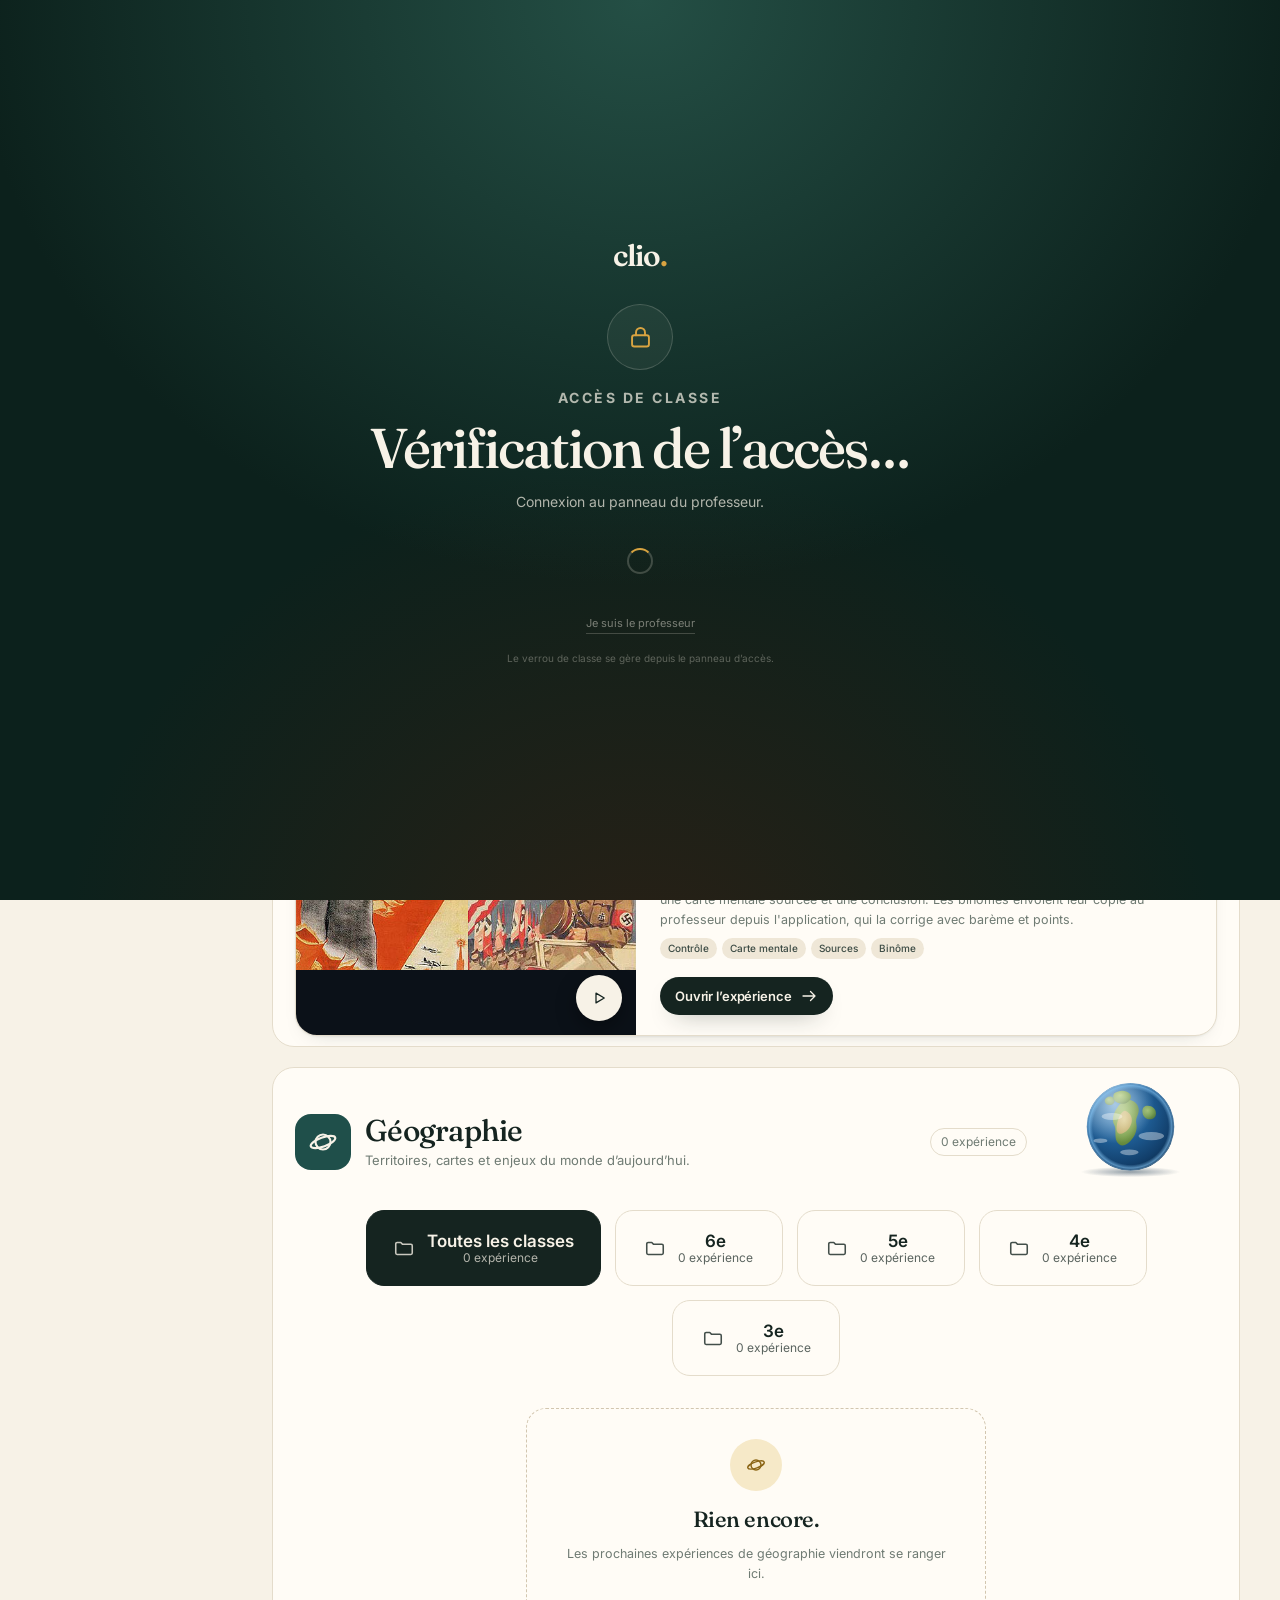
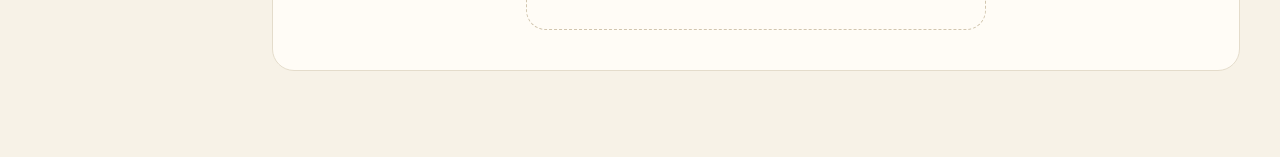
==== commit 1ea2dbb0: "Tampons plus realistes, illustrations et mode edition visible Les illustrations decoratives devienne" ====
--- a/index.html
+++ b/index.html
@@ -161,7 +161,7 @@
               <p class="section-sub" id="project-count">Des enquêtes prêtes à lancer, à côté de vos séances.</p>
             </div>
             <div class="section-head-actions">
-              <button type="button" class="btn btn-ghost btn-sm" id="editTextsBtn">Modifier les textes</button>
+              <button type="button" class="btn btn-secondary btn-sm" id="editTextsBtn"><svg class="ico"><use href="#i-text"/></svg>Modifier les textes</button>
               <span class="badge badge-ready">Prêt à lancer</span>
             </div>
           </div>
--- a/projects.css
+++ b/projects.css
@@ -158,7 +158,7 @@
   overflow: hidden;
 }
 .subject-block + .subject-block { margin-top: 20px; }
-.subject-head { display: flex; align-items: center; gap: 14px; position: relative; z-index: 1; }
+.subject-head { display: flex; align-items: center; gap: 14px; position: relative; z-index: 1; padding-right: 190px; min-height: 104px; }
 .subject-icon {
   width: 56px; height: 56px; flex: none; border-radius: 16px;
   display: grid; place-items: center;
@@ -174,9 +174,16 @@
   margin-left: auto; font-size: 12px; color: var(--muted);
   border: 1px solid var(--line); border-radius: 999px; padding: 4px 10px;
 }
-.subject-watermark {
-  position: absolute; top: -18px; right: 8px; width: 190px; height: 190px;
-  opacity: .05; pointer-events: none;
+.subject-art {
+  position: absolute;
+  top: 8px;
+  right: 16px;
+  height: 104px;
+  width: auto;
+  pointer-events: none;
+  z-index: 0;
+  -webkit-mask-image: radial-gradient(115% 115% at 55% 45%, #000 52%, transparent 100%);
+  mask-image: radial-gradient(115% 115% at 55% 45%, #000 52%, transparent 100%);
 }
 .subject-geo .subject-icon { background: #1f4f4a; }
 .subject-geo .subject-watermark { color: #1f4f4a; }
@@ -256,3 +263,10 @@
 body.compact-cards .project-sub,
 body.compact-cards .badge-row { display: none; }
 body.compact-cards .project-body { padding-top: 14px; padding-bottom: 14px; }
+
+@media (max-width: 900px) {
+  .subject-head { padding-right: 0; }
+  .subject-art { height: 76px; top: 2px; right: 8px; opacity: .6; }
+  .subject-head { min-height: 0; }
+  .subject-copy p { max-width: 60%; }
+}
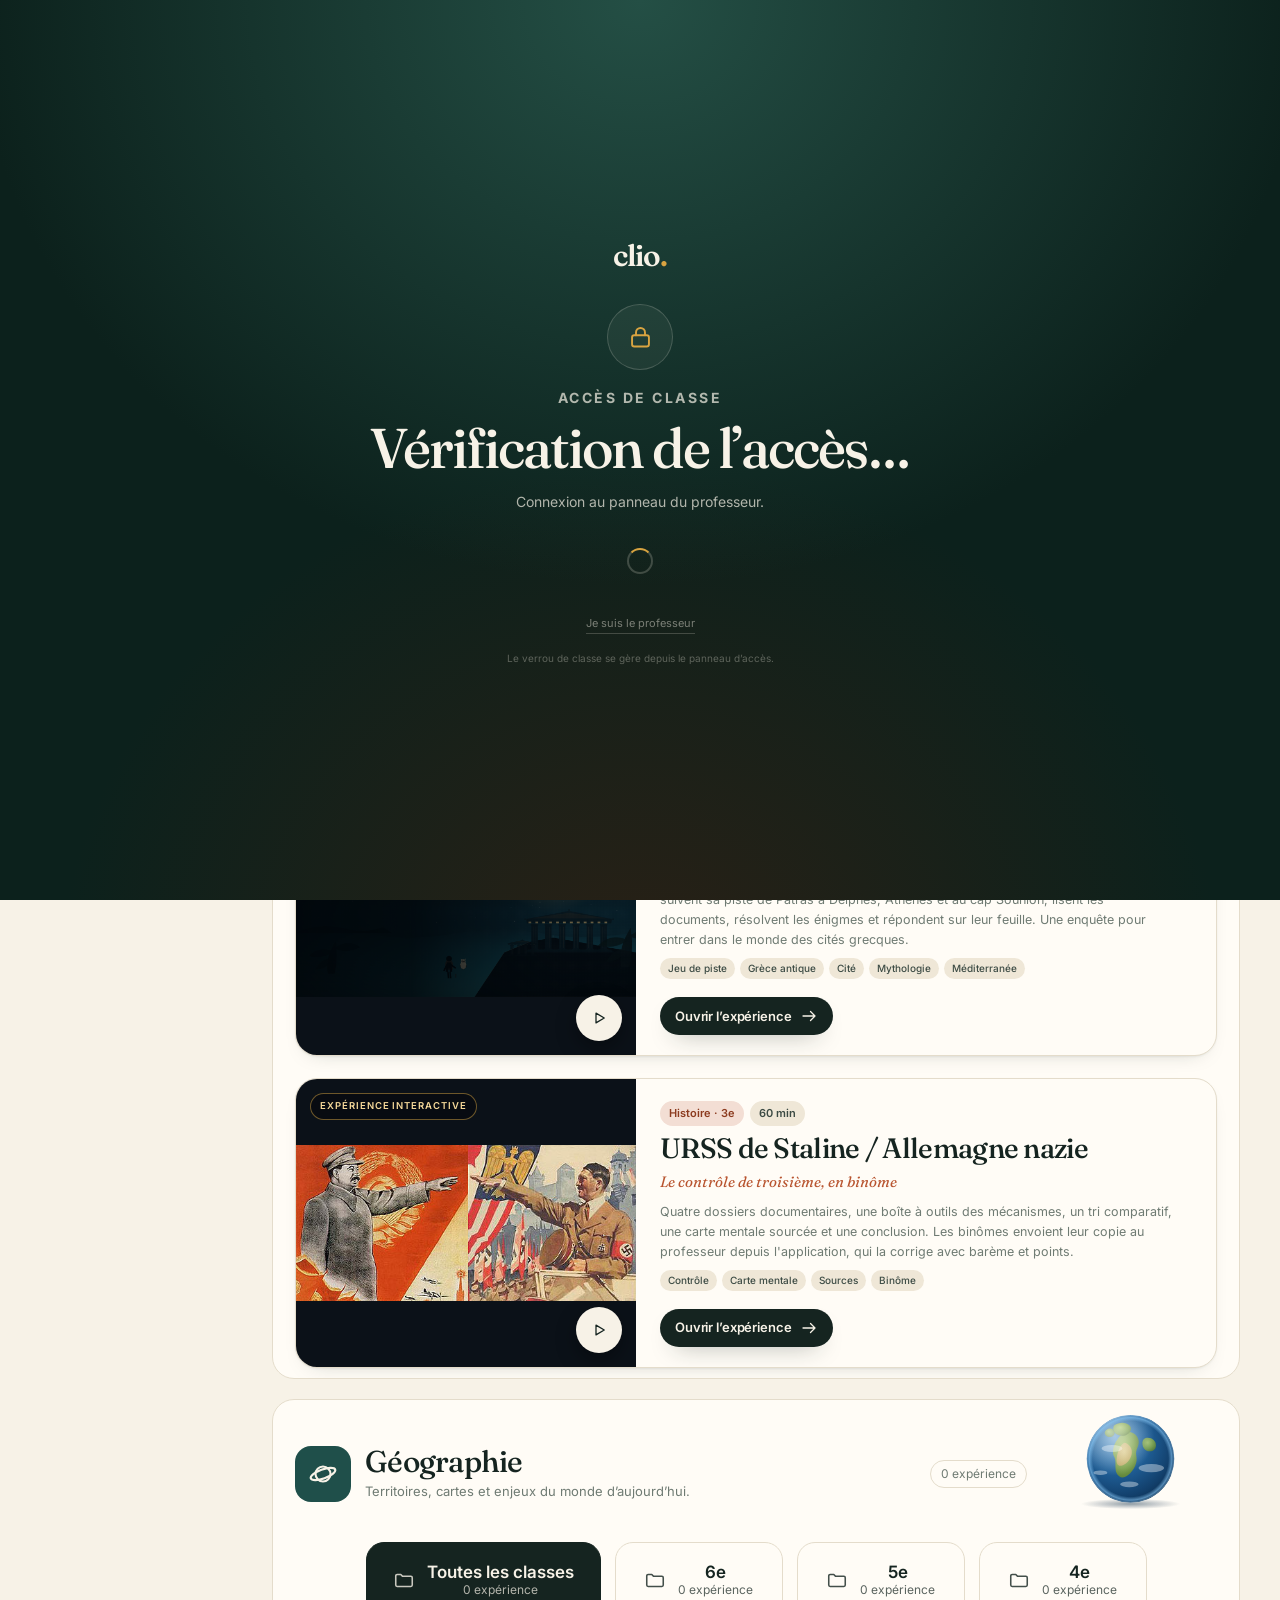
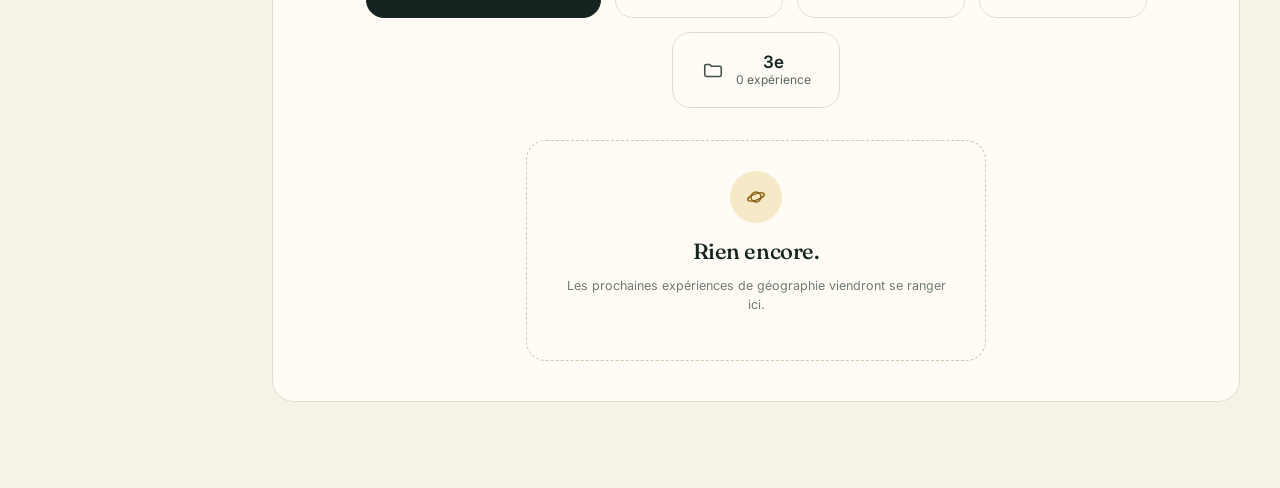
==== commit 8cd798c4: "Forcer le rechargement des fichiers (liens à jour)" ====
--- a/index.html
+++ b/index.html
@@ -10,10 +10,10 @@
 <link rel="preconnect" href="https://fonts.googleapis.com">
 <link rel="preconnect" href="https://fonts.gstatic.com" crossorigin>
 <link href="https://fonts.googleapis.com/css2?family=Fraunces:opsz,wght@9..144,400;9..144,500;9..144,600&family=Inter:wght@400;500;600;700&display=swap" rel="stylesheet">
-<link rel="stylesheet" href="styles.css">
-<link rel="stylesheet" href="v2.css">
-<link rel="stylesheet" href="projects.css">
-<link rel="stylesheet" href="access.css">
+<link rel="stylesheet" href="styles.css?v=20261127b">
+<link rel="stylesheet" href="v2.css?v=20261127b">
+<link rel="stylesheet" href="projects.css?v=20261127b">
+<link rel="stylesheet" href="access.css?v=20261127b">
 <link rel="icon" href="icon.svg" type="image/svg+xml">
 <link rel="apple-touch-icon" href="icon-180.png">
 <link rel="manifest" href="manifest.webmanifest">
@@ -584,10 +584,10 @@
 
 <script src="vendor/qrcode.min.js"></script>
 <script src="vendor/mqtt.min.js"></script>
-<script src="live.js"></script>
-<script src="data.js"></script>
-<script src="slides.js"></script>
-<script src="editor.js"></script>
-<script src="app.js"></script>
+<script src="live.js?v=20261127b"></script>
+<script src="data.js?v=20261127b"></script>
+<script src="slides.js?v=20261127b"></script>
+<script src="editor.js?v=20261127b"></script>
+<script src="app.js?v=20261127b"></script>
 </body>
 </html>
--- a/access.css
+++ b/access.css
@@ -138,3 +138,19 @@
   .prof-exp-body .qr-box { width: 140px; height: 140px; }
   .qr-screen-title { font-size: 22px; }
 }
+
+.prof-session {
+  margin-top: 6px;
+  padding-top: 12px;
+  border-top: 1px dashed var(--line);
+  display: flex;
+  flex-direction: column;
+  gap: 8px;
+}
+.prof-session .qr-box { width: 140px; height: 140px; }
+.prof-session-code {
+  font-family: var(--font-mono);
+  font-size: 20px;
+  letter-spacing: .16em;
+  color: var(--ink);
+}
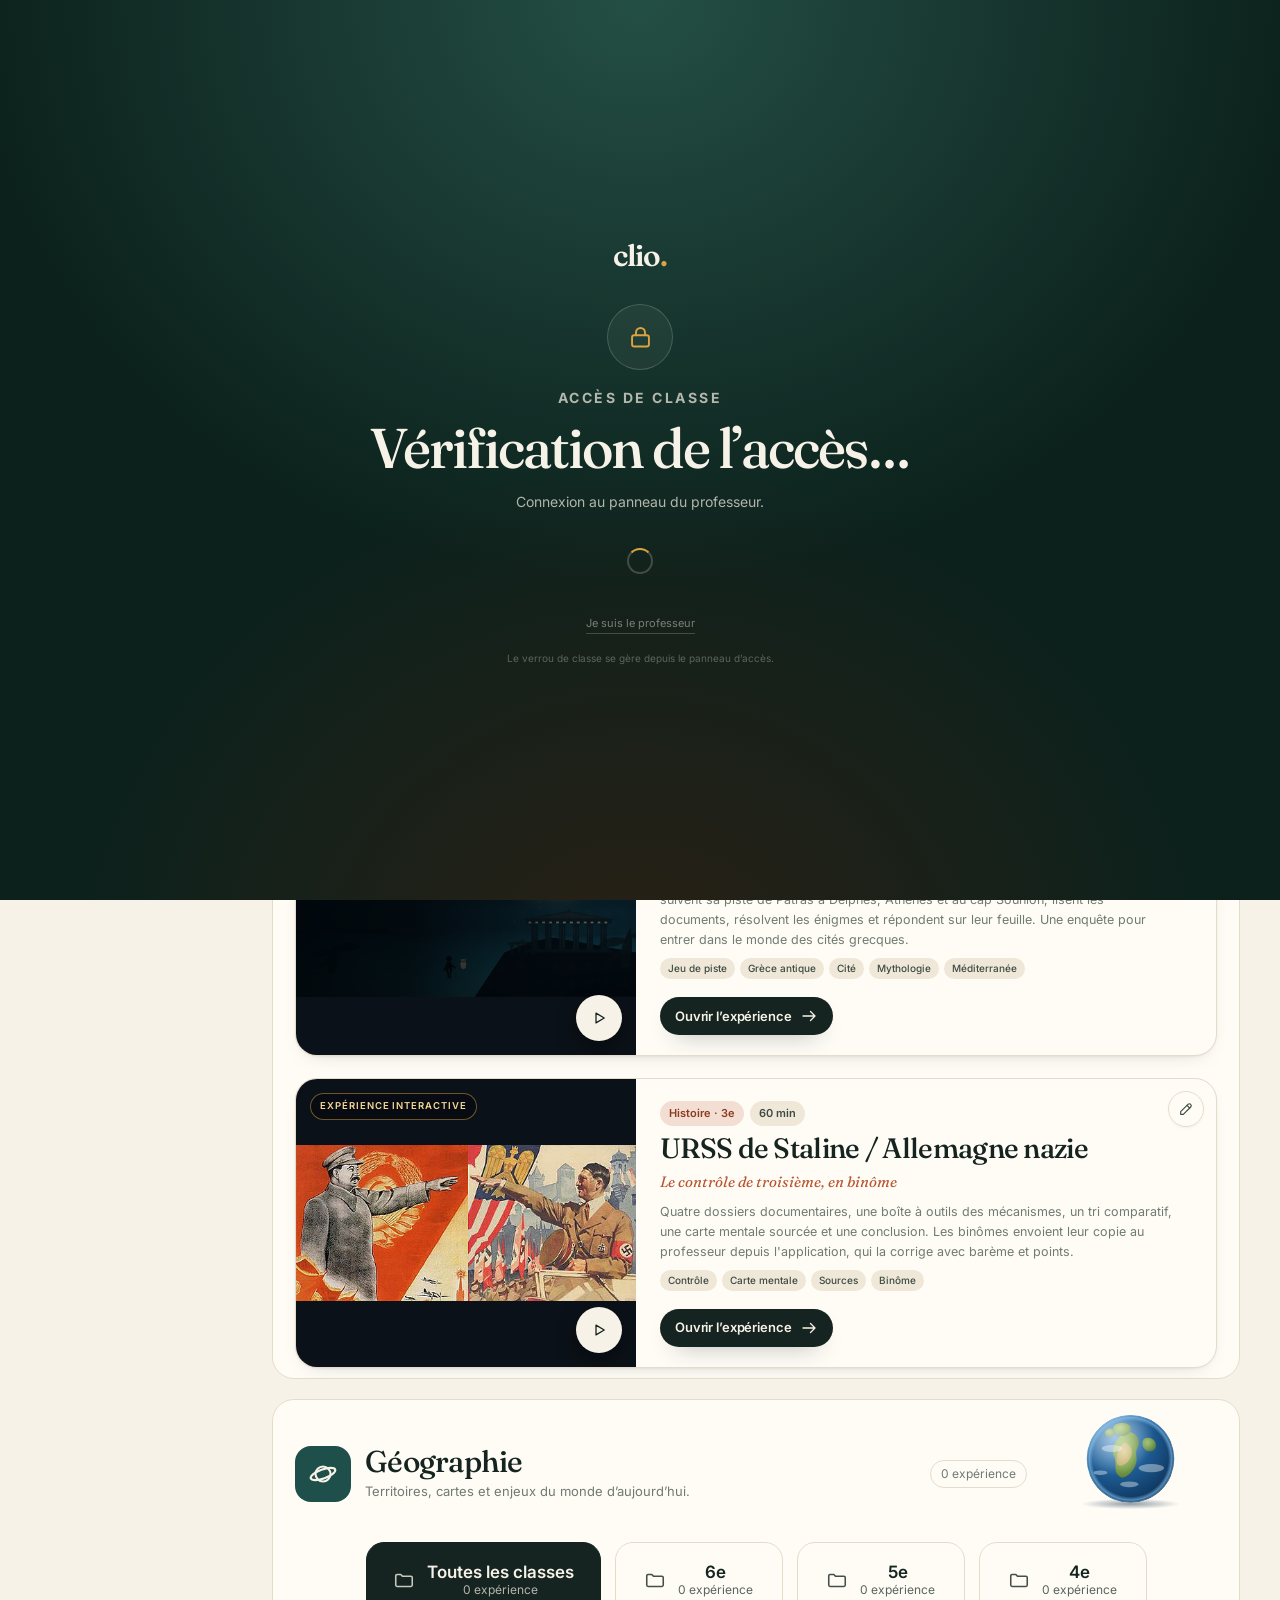
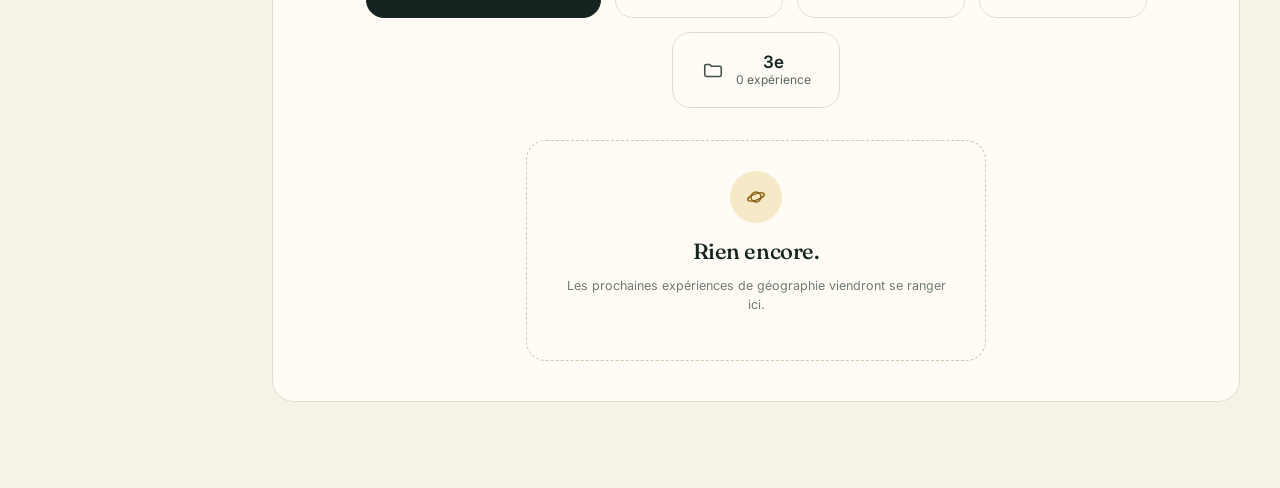
==== commit 9cb5a110: "Espace Correction centralisé, crayon d'édition sur les cartes, code de session uniquement dans le Pa" ====
--- a/index.html
+++ b/index.html
@@ -10,10 +10,11 @@
 <link rel="preconnect" href="https://fonts.googleapis.com">
 <link rel="preconnect" href="https://fonts.gstatic.com" crossorigin>
 <link href="https://fonts.googleapis.com/css2?family=Fraunces:opsz,wght@9..144,400;9..144,500;9..144,600&family=Inter:wght@400;500;600;700&display=swap" rel="stylesheet">
-<link rel="stylesheet" href="styles.css?v=20261127b">
-<link rel="stylesheet" href="v2.css?v=20261127b">
-<link rel="stylesheet" href="projects.css?v=20261127b">
-<link rel="stylesheet" href="access.css?v=20261127b">
+<link rel="stylesheet" href="styles.css?v=20261127c">
+<link rel="stylesheet" href="v2.css?v=20261127c">
+<link rel="stylesheet" href="projects.css?v=20261127c">
+<link rel="stylesheet" href="access.css?v=20261127c">
+<link rel="stylesheet" href="correction.css?v=20261127c">
 <link rel="icon" href="icon.svg" type="image/svg+xml">
 <link rel="apple-touch-icon" href="icon-180.png">
 <link rel="manifest" href="manifest.webmanifest">
@@ -61,6 +62,8 @@
   <symbol id="i-copy" viewBox="0 0 24 24"><rect x="8" y="8" width="12" height="12" rx="2"/><path d="M16 8V5a1 1 0 0 0-1-1H5a1 1 0 0 0-1 1v10a1 1 0 0 0 1 1h3"/></symbol>
   <symbol id="i-help" viewBox="0 0 24 24"><circle cx="12" cy="12" r="9"/><path d="M9.3 9.4a2.8 2.8 0 1 1 3.8 2.6c-.8.4-1.1 1-1.1 1.9"/><circle cx="12" cy="17.2" r=".8" fill="currentColor" stroke="none"/></symbol>
   <symbol id="i-drag" viewBox="0 0 24 24"><circle cx="9" cy="6" r="1.2" fill="currentColor" stroke="none"/><circle cx="15" cy="6" r="1.2" fill="currentColor" stroke="none"/><circle cx="9" cy="12" r="1.2" fill="currentColor" stroke="none"/><circle cx="15" cy="12" r="1.2" fill="currentColor" stroke="none"/><circle cx="9" cy="18" r="1.2" fill="currentColor" stroke="none"/><circle cx="15" cy="18" r="1.2" fill="currentColor" stroke="none"/></symbol>
+  <symbol id="i-pen" viewBox="0 0 24 24"><path d="M4 20h4L19 9a2.8 2.8 0 0 0-4-4L4 16z"/><path d="M13.5 6.5l4 4"/></symbol>
+  <symbol id="i-grade" viewBox="0 0 24 24"><rect x="5" y="4" width="14" height="17" rx="2"/><path d="M9 4V3h6v1M8.5 12.5l2.2 2.2 4.8-4.8"/></symbol>
   <symbol id="i-qr" viewBox="0 0 24 24"><rect x="3" y="3" width="7" height="7" rx="1"/><rect x="14" y="3" width="7" height="7" rx="1"/><rect x="3" y="14" width="7" height="7" rx="1"/><path d="M14 14h3v3h-3zM20 14h1M14 20h3M20 17v4M17 20h1"/></symbol>
 </svg>
 
@@ -91,6 +94,7 @@
       <a class="rail-link" href="#/library" data-rail data-nav="projects" data-scroll="projects-section"><svg class="ico"><use href="#i-layers"/></svg><span>Projets</span></a>
       <a class="rail-link" href="#/classes" data-rail data-soon="Classes"><svg class="ico"><use href="#i-users"/></svg><span>Classes</span></a>
       <a class="rail-link" href="#/prof" data-rail data-nav="prof"><svg class="ico"><use href="#i-lock"/></svg><span>Panneau</span></a>
+      <a class="rail-link" href="#/correction" data-rail data-nav="correction"><svg class="ico"><use href="#i-grade"/></svg><span>Correction</span></a>
     </nav>
 
     <div class="rail-foot">
@@ -441,6 +445,13 @@
               <button class="btn btn-primary btn-lg" id="prof-gate-btn">Fermer l’accès</button>
               <p class="meta tiny" id="prof-gate-note">Le changement s’applique en quelques secondes.</p>
             </section>
+            <section class="panel prof-card">
+              <div class="prof-card-head">
+                <div><span class="badge badge-terre">Copies des élèves</span><h2>Correction</h2></div>
+              </div>
+              <p class="meta">Toutes les copies reçues, par activité et par code de session. Les notes sont enregistrées en ligne.</p>
+              <a class="btn btn-primary btn-lg" href="#/correction"><svg class="ico"><use href="#i-grade"/></svg>Corriger les copies</a>
+            </section>
           </div>
 
           <div class="section-head section-head-wrap prof-exp-head">
@@ -458,6 +469,25 @@
           </div>
         </div>
       </div>
+    </section>
+
+    <!-- ============================ CORRECTION ============================ -->
+    <section class="screen" id="screen-correction" aria-labelledby="corr-title">
+      <header class="focusbar prof-bar">
+        <button class="icon-btn" data-go="library" aria-label="Retour à la bibliothèque"><svg class="ico"><use href="#i-arrow-left"/></svg></button>
+        <div class="focusbar-title">
+          <p class="crumb">Clio / Professeur</p>
+          <h1 id="corr-title">Correction</h1>
+        </div>
+        <a class="btn btn-ghost btn-sm" href="#/prof"><svg class="ico"><use href="#i-lock"/></svg>Panneau</a>
+        <button class="btn btn-ghost btn-sm" id="corr-refresh">Actualiser</button>
+        <span class="badge badge-terre">Professeur</span>
+      </header>
+      <div class="corr-wrap">
+        <aside class="corr-side panel" id="corr-list" aria-label="Copies reçues"></aside>
+        <div class="corr-main" id="corr-view" aria-live="polite"></div>
+      </div>
+      <div class="corr-zoom" id="corr-zoom" hidden><button class="qr-screen-close" aria-label="Fermer">×</button><div class="corr-zoom-body"></div></div>
     </section>
 
     <!-- ============================ RÉGLAGES ============================ -->
@@ -584,10 +614,11 @@
 
 <script src="vendor/qrcode.min.js"></script>
 <script src="vendor/mqtt.min.js"></script>
-<script src="live.js?v=20261127b"></script>
-<script src="data.js?v=20261127b"></script>
-<script src="slides.js?v=20261127b"></script>
-<script src="editor.js?v=20261127b"></script>
-<script src="app.js?v=20261127b"></script>
+<script src="live.js?v=20261127c"></script>
+<script src="data.js?v=20261127c"></script>
+<script src="slides.js?v=20261127c"></script>
+<script src="editor.js?v=20261127c"></script>
+<script src="correction.js?v=20261127c"></script>
+<script src="app.js?v=20261127c"></script>
 </body>
 </html>
--- a/correction.css
+++ b/correction.css
@@ -0,0 +1,196 @@
+/* ============================================================
+   Clio — espace Correction et crayon des cartes
+   ============================================================ */
+
+/* ---------- Crayon sur les cartes de l'accueil ---------- */
+.project-card { position: relative; }
+.card-edit {
+  position: absolute; top: 12px; right: 12px; z-index: 4;
+  display: grid; place-items: center; width: 36px; height: 36px; padding: 0;
+  border: 1px solid var(--line); border-radius: 50%;
+  background: rgba(255, 252, 246, .94); color: var(--ink-2);
+  box-shadow: var(--shadow-sm); transition: color .18s, border-color .18s, background .18s, transform .18s var(--ease);
+}
+.card-edit .ico { width: 16px; height: 16px; }
+.card-edit:hover { color: var(--terre); border-color: var(--terre); transform: translateY(-1px); }
+.card-edit.is-on { background: var(--terre); border-color: var(--terre); color: #fff; }
+.project-card.is-editing-card [contenteditable="true"] {
+  outline: 2px dashed var(--terre); outline-offset: 3px; background: #fffaf0; border-radius: 4px; cursor: text;
+}
+.project-card.is-editing-card .project-actions { display: none; }
+
+/* Panneau : deux cartes côte à côte */
+.prof-grid { grid-template-columns: repeat(auto-fit, minmax(280px, 460px)); }
+
+/* ---------- Mise en page ---------- */
+.corr-wrap {
+  display: grid; grid-template-columns: 320px minmax(0, 1fr); gap: 22px; align-items: start;
+  width: min(1320px, 100%); margin: 0 auto; padding: 26px 32px 70px;
+}
+.corr-side { position: sticky; top: 92px; max-height: calc(100vh - 110px); overflow: auto; padding: 18px; display: flex; flex-direction: column; gap: 16px; }
+.corr-main { min-width: 0; }
+
+.corr-act h3 { font-family: var(--font-display); font-size: 17px; font-weight: 500; letter-spacing: -.01em; margin-bottom: 8px; }
+.corr-act.is-paper { padding-top: 14px; border-top: 1px solid var(--line); display: flex; flex-direction: column; gap: 6px; align-items: flex-start; }
+.corr-act.is-paper h3 { margin-bottom: 0; font-size: 15px; color: var(--ink-2); }
+
+.corr-session {
+  width: 100%; display: grid; grid-template-columns: auto 1fr auto; align-items: center; gap: 8px;
+  padding: 9px 11px; margin-bottom: 6px; border: 1px solid var(--line); border-radius: 12px;
+  background: var(--surface-2); text-align: left; transition: border-color .18s, background .18s;
+}
+.corr-session:hover { border-color: var(--line-strong); }
+.corr-session.is-on { border-color: var(--ink); background: var(--surface); }
+.corr-session.is-empty { opacity: .62; }
+.corr-code { font-family: ui-monospace, "SF Mono", Menlo, monospace; font-weight: 700; font-size: 13px; letter-spacing: .04em; }
+.corr-session-meta { font-size: 11.5px; color: var(--muted); }
+
+.corr-copies { display: flex; flex-direction: column; gap: 4px; margin: 0 0 10px 10px; padding-left: 10px; border-left: 2px solid var(--line); }
+.corr-copy {
+  display: flex; align-items: center; justify-content: space-between; gap: 10px;
+  padding: 8px 10px; border: 1px solid transparent; border-radius: 10px; background: none; text-align: left;
+}
+.corr-copy:hover { background: rgba(21, 36, 32, .045); }
+.corr-copy.is-on { background: var(--ink); color: var(--paper); }
+.corr-copy span:first-child { min-width: 0; display: flex; flex-direction: column; }
+.corr-copy strong { font-size: 13px; font-weight: 600; overflow: hidden; text-overflow: ellipsis; white-space: nowrap; }
+.corr-copy small { font-size: 11px; opacity: .7; }
+.corr-copy-score { flex: none; font-size: 11.5px; font-weight: 700; color: var(--terre); }
+.corr-copy-score.is-done { color: var(--ok); }
+.corr-copy.is-on .corr-copy-score { color: var(--safran); }
+.corr-none { padding: 4px 2px; }
+.corr-export { align-self: flex-start; padding: 6px 2px; font-size: 12px; }
+
+.corr-import { border-top: 1px solid var(--line); padding-top: 12px; }
+.corr-import summary { cursor: pointer; font-size: 12px; color: var(--muted); font-weight: 600; }
+.corr-import[open] summary { margin-bottom: 8px; }
+.corr-import textarea { width: 100%; min-height: 64px; margin: 8px 0; font-size: 12px; resize: vertical; }
+.corr-import-actions { display: flex; flex-wrap: wrap; gap: 6px; }
+.corr-import label.btn { cursor: pointer; }
+
+.corr-empty { text-align: left; }
+.corr-empty h2 { font-family: var(--font-display); font-size: 22px; font-weight: 500; margin-bottom: 6px; }
+
+/* ---------- Copie ---------- */
+.corr-doc { display: flex; flex-direction: column; gap: 16px; }
+.corr-head { display: flex; align-items: center; justify-content: space-between; gap: 18px; padding: 22px 26px; }
+.corr-head h2 { font-family: var(--font-display); font-size: 28px; font-weight: 500; letter-spacing: -.02em; margin: 4px 0 2px; }
+.corr-total { display: flex; flex-direction: column; align-items: flex-end; flex: none; }
+.corr-total strong { font-family: var(--font-display); font-size: 44px; font-weight: 500; line-height: 1; color: var(--terre); }
+.corr-total > span { font-size: 13px; color: var(--muted); font-weight: 600; }
+.corr-save { font-size: 11px; color: var(--ok); min-height: 14px; }
+.corr-save.is-error { color: var(--bad); }
+
+.corr-sec { padding: 22px 26px; display: flex; flex-direction: column; gap: 14px; }
+.corr-sec-head { display: flex; align-items: flex-start; justify-content: space-between; gap: 14px; flex-wrap: wrap; padding-bottom: 12px; border-bottom: 1px solid var(--line); }
+.corr-sec-head h3 { font-family: var(--font-display); font-size: 21px; font-weight: 500; letter-spacing: -.015em; }
+.corr-sec-right { display: flex; align-items: center; gap: 8px; flex-wrap: wrap; }
+.corr-sec-total { font-weight: 700; font-size: 15px; }
+.corr-sec-max { min-height: 32px; padding: 0 12px; font-size: 12px; border-color: var(--line-strong); }
+
+.corr-dossier { display: flex; flex-direction: column; gap: 10px; }
+.corr-dossier + .corr-dossier { margin-top: 8px; }
+.corr-dossier h4 { font-size: 11.5px; font-weight: 700; letter-spacing: .1em; text-transform: uppercase; color: var(--muted); }
+.corr-q { border: 1px solid var(--line); border-radius: 14px; background: var(--surface-2); overflow: hidden; }
+.corr-q-head { display: grid; grid-template-columns: auto 1fr auto; gap: 10px; align-items: center; padding: 11px 14px; background: var(--surface); border-bottom: 1px solid var(--line); }
+.corr-q-num { font-family: var(--font-display); font-size: 15px; color: var(--terre); }
+.corr-q-head p { font-weight: 600; font-size: 14px; line-height: 1.4; }
+.corr-q-body { display: grid; grid-template-columns: 1fr 1fr; }
+.corr-q-body > div { padding: 12px 14px; }
+.corr-q-body > div + div { border-left: 1px solid var(--line); }
+
+.corr-answer span, .corr-key span { display: block; font-size: 10.5px; font-weight: 700; letter-spacing: .1em; text-transform: uppercase; margin-bottom: 4px; }
+.corr-answer span { color: var(--forest); }
+.corr-answer p { font-size: 14px; line-height: 1.55; color: var(--ink); }
+.corr-answer.is-blank p { color: var(--bad); font-style: italic; }
+.corr-key span { color: var(--muted); }
+.corr-key p { font-size: 13px; line-height: 1.55; color: var(--ink-2); }
+.corr-sec > .corr-answer, .corr-sec > .corr-key { padding: 12px 14px; border-radius: 12px; border: 1px solid var(--line); }
+.corr-sec > .corr-answer { background: var(--surface); }
+.corr-sec > .corr-key { background: var(--surface-2); }
+
+/* Contrôle de note + bouton Max */
+.cg { display: inline-flex; align-items: center; gap: 5px; flex: none; }
+.cg-input {
+  width: 62px; height: 34px; padding: 0 6px; text-align: center;
+  border: 1px solid var(--line-strong); border-radius: 9px; background: #fff; font-weight: 700; font-size: 14px;
+}
+.cg-input:focus { outline: none; border-color: var(--terre); box-shadow: 0 0 0 3px rgba(184, 84, 47, .15); }
+.cg-of { font-size: 12px; color: var(--muted); white-space: nowrap; }
+.cg-max {
+  height: 30px; padding: 0 9px; border-radius: 999px; border: 1px solid var(--line-strong);
+  background: var(--surface); color: var(--ink-2); font-size: 11px; font-weight: 700; letter-spacing: .02em;
+}
+.cg-max:hover { border-color: var(--ok); color: var(--ok); }
+.cg.is-full .cg-input { border-color: var(--ok); background: var(--ok-soft); color: var(--ok); }
+.cg.is-full .cg-max { background: var(--ok); border-color: var(--ok); color: #fff; }
+
+/* Mécanismes */
+.corr-table-wrap { overflow-x: auto; }
+.corr-table { width: 100%; border-collapse: collapse; font-size: 13px; }
+.corr-table th { text-align: left; font-size: 10.5px; font-weight: 700; letter-spacing: .08em; text-transform: uppercase; color: var(--muted); padding: 0 8px 8px; }
+.corr-table td { padding: 10px 8px; border-top: 1px solid var(--line); vertical-align: middle; }
+.corr-mech-label { font-weight: 600; line-height: 1.4; min-width: 220px; }
+.corr-mech-label small { display: block; margin-top: 3px; font-weight: 400; font-size: 11.5px; color: var(--muted); line-height: 1.45; }
+.corr-pill { display: inline-block; padding: 4px 9px; border-radius: 999px; background: var(--paper-deep); font-size: 12px; font-weight: 600; white-space: nowrap; }
+.corr-pill.is-key { background: var(--surface-2); border: 1px dashed var(--line-strong); color: var(--ink-2); }
+.corr-table tr.is-ok td:nth-child(2) .corr-pill { background: var(--ok-soft); color: var(--ok); }
+.corr-table tr.is-bad td:nth-child(2) .corr-pill { background: var(--bad-soft); color: var(--bad); }
+.corr-mark { font-weight: 800; font-size: 15px; text-align: center; }
+tr.is-ok .corr-mark, .corr-chip.is-ok .corr-mark { color: var(--ok); }
+tr.is-bad .corr-mark, .corr-chip.is-bad .corr-mark { color: var(--bad); }
+
+/* Tri en colonnes */
+.corr-cols { display: grid; grid-template-columns: repeat(4, minmax(0, 1fr)); gap: 10px; }
+.corr-col { border: 1px solid var(--line); border-radius: 14px; padding: 10px; background: var(--surface-2); display: flex; flex-direction: column; gap: 8px; border-top-width: 4px; }
+.corr-col-commun { border-top-color: #2f6f6a; }
+.corr-col-urss { border-top-color: #9b3d3d; }
+.corr-col-allemagne { border-top-color: #3d4f6b; }
+.corr-col-nuance { border-top-color: #6b5b7a; }
+.corr-col h5, .corr-unplaced h5 { font-size: 12px; font-weight: 700; display: flex; justify-content: space-between; gap: 6px; }
+.corr-col h5 small { font-weight: 500; color: var(--muted); }
+.corr-chip { border: 1px solid var(--line); border-radius: 10px; background: #fff; padding: 8px 9px; display: flex; flex-direction: column; gap: 6px; }
+.corr-chip p { font-size: 12.5px; font-weight: 600; line-height: 1.35; display: flex; gap: 6px; }
+.corr-chip p .corr-mark { font-size: 13px; }
+.corr-chip small { font-size: 11px; color: var(--bad); font-weight: 600; }
+.corr-chip.is-ok { border-color: rgba(44, 122, 88, .45); background: #F5FAF7; }
+.corr-chip.is-bad { border-color: rgba(178, 58, 46, .45); background: #FDF6F4; }
+.corr-chip .cg-input { width: 54px; height: 30px; font-size: 13px; }
+.corr-chip .cg-max { height: 26px; padding: 0 8px; }
+.corr-unplaced { display: grid; grid-template-columns: repeat(auto-fill, minmax(200px, 1fr)); gap: 8px; padding: 10px; border: 1px dashed var(--line-strong); border-radius: 14px; }
+.corr-unplaced h5 { grid-column: 1 / -1; }
+
+/* Carte mentale */
+.corr-map { border: 1px solid var(--line); border-radius: 14px; background: #FBF8F1; padding: 10px; cursor: zoom-in; }
+.corr-map svg { width: 100%; height: auto; max-height: 560px; }
+.corr-nodes summary { cursor: pointer; font-size: 12.5px; font-weight: 600; color: var(--ink-2); }
+.corr-nodes ul { margin-top: 8px; display: grid; grid-template-columns: repeat(auto-fill, minmax(240px, 1fr)); gap: 6px; }
+.corr-nodes li { font-size: 12.5px; padding: 7px 9px; border: 1px solid var(--line); border-radius: 9px; background: var(--surface-2); }
+.corr-nodes li small { display: block; color: var(--muted); font-size: 11px; margin-top: 2px; }
+.corr-nodes li small.is-missing { color: var(--bad); }
+.corr-zoom { position: fixed; inset: 0; z-index: 120; background: rgba(15, 43, 38, .82); display: grid; place-items: center; padding: 30px; cursor: zoom-out; }
+.corr-zoom[hidden] { display: none; }
+.corr-zoom-body { width: min(1500px, 100%); max-height: 100%; overflow: auto; background: #FBF8F1; border-radius: 18px; padding: 16px; }
+.corr-zoom-body svg { width: 100%; height: auto; }
+
+.corr-foot { display: flex; align-items: center; gap: 14px; padding: 16px 22px; position: sticky; bottom: 12px; z-index: 5; }
+.corr-foot strong { font-family: var(--font-display); font-size: 20px; font-weight: 500; }
+.corr-foot .btn { margin-left: auto; }
+
+@media (max-width: 1100px) {
+  .corr-cols { grid-template-columns: repeat(2, minmax(0, 1fr)); }
+}
+@media (max-width: 900px) {
+  .corr-wrap { grid-template-columns: 1fr; padding: 16px 16px 90px; }
+  .corr-side { position: static; max-height: none; }
+  .corr-q-body { grid-template-columns: 1fr; }
+  .corr-q-body > div + div { border-left: 0; border-top: 1px solid var(--line); }
+  .corr-q-head { grid-template-columns: auto 1fr; }
+  .corr-q-head .cg { grid-column: 1 / -1; justify-self: end; }
+  .corr-head { flex-direction: column; align-items: flex-start; }
+  .corr-total { align-items: flex-start; }
+}
+@media (max-width: 560px) {
+  .corr-cols { grid-template-columns: 1fr; }
+  .corr-sec, .corr-head { padding: 16px; }
+}
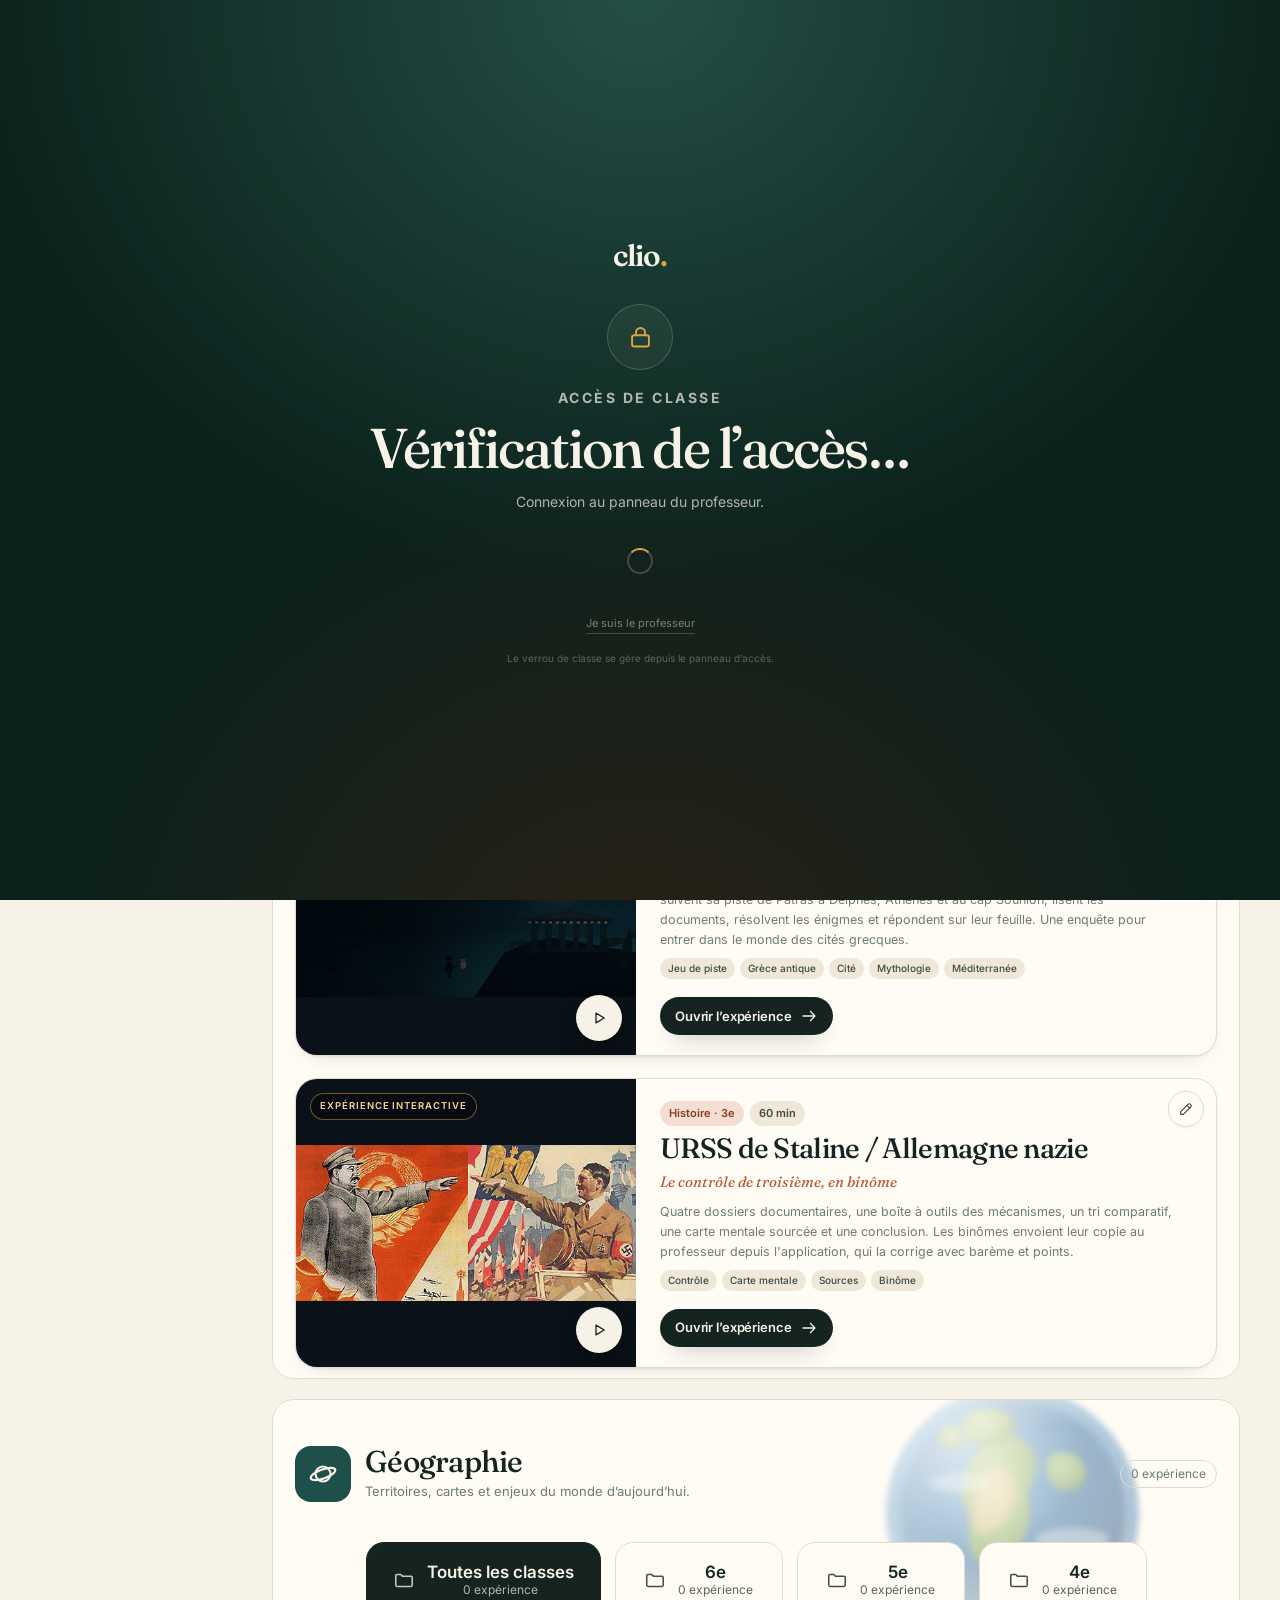
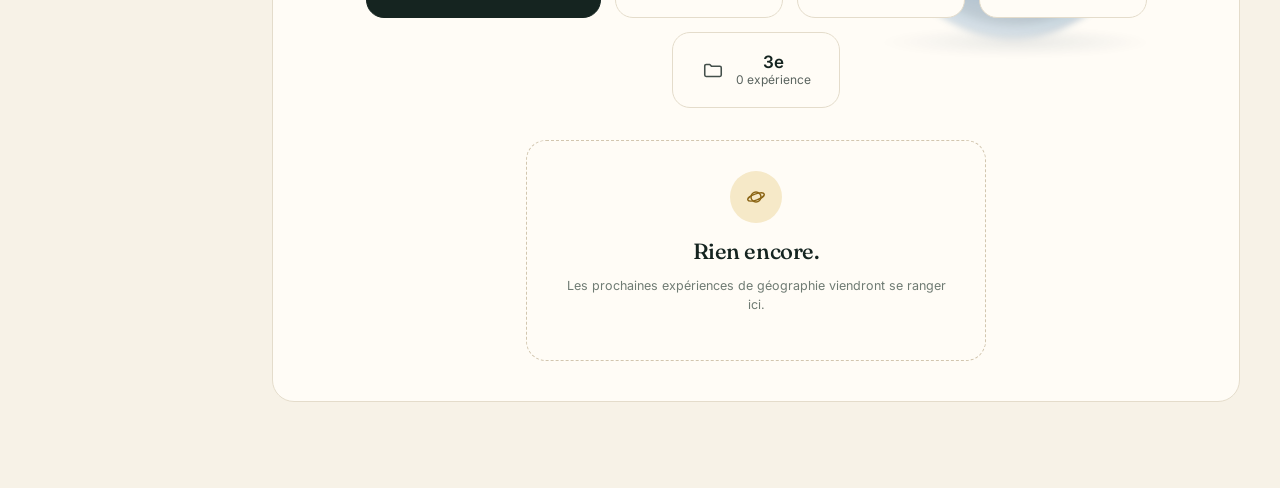
==== commit 1ad538c6: "Accueil : illustrations agrandies derrière le texte, floues et transparentes" ====
--- a/index.html
+++ b/index.html
@@ -10,11 +10,11 @@
 <link rel="preconnect" href="https://fonts.googleapis.com">
 <link rel="preconnect" href="https://fonts.gstatic.com" crossorigin>
 <link href="https://fonts.googleapis.com/css2?family=Fraunces:opsz,wght@9..144,400;9..144,500;9..144,600&family=Inter:wght@400;500;600;700&display=swap" rel="stylesheet">
-<link rel="stylesheet" href="styles.css?v=20261127c">
-<link rel="stylesheet" href="v2.css?v=20261127c">
-<link rel="stylesheet" href="projects.css?v=20261127c">
-<link rel="stylesheet" href="access.css?v=20261127c">
-<link rel="stylesheet" href="correction.css?v=20261127c">
+<link rel="stylesheet" href="styles.css?v=20261127f">
+<link rel="stylesheet" href="v2.css?v=20261127f">
+<link rel="stylesheet" href="projects.css?v=20261127f">
+<link rel="stylesheet" href="access.css?v=20261127f">
+<link rel="stylesheet" href="correction.css?v=20261127f">
 <link rel="icon" href="icon.svg" type="image/svg+xml">
 <link rel="apple-touch-icon" href="icon-180.png">
 <link rel="manifest" href="manifest.webmanifest">
@@ -614,11 +614,11 @@
 
 <script src="vendor/qrcode.min.js"></script>
 <script src="vendor/mqtt.min.js"></script>
-<script src="live.js?v=20261127c"></script>
-<script src="data.js?v=20261127c"></script>
-<script src="slides.js?v=20261127c"></script>
-<script src="editor.js?v=20261127c"></script>
-<script src="correction.js?v=20261127c"></script>
-<script src="app.js?v=20261127c"></script>
+<script src="live.js?v=20261127f"></script>
+<script src="data.js?v=20261127f"></script>
+<script src="slides.js?v=20261127f"></script>
+<script src="editor.js?v=20261127f"></script>
+<script src="correction.js?v=20261127f"></script>
+<script src="app.js?v=20261127f"></script>
 </body>
 </html>
--- a/projects.css
+++ b/projects.css
@@ -158,7 +158,7 @@
   overflow: hidden;
 }
 .subject-block + .subject-block { margin-top: 20px; }
-.subject-head { display: flex; align-items: center; gap: 14px; position: relative; z-index: 1; padding-right: 190px; min-height: 104px; }
+.subject-head { display: flex; align-items: center; gap: 14px; position: relative; z-index: 1; min-height: 104px; }
 .subject-icon {
   width: 56px; height: 56px; flex: none; border-radius: 16px;
   display: grid; place-items: center;
@@ -176,14 +176,18 @@
 }
 .subject-art {
   position: absolute;
-  top: 8px;
-  right: 16px;
-  height: 104px;
+  top: -34px;
+  right: -40px;
+  height: 300px;
   width: auto;
+  max-width: none;
   pointer-events: none;
   z-index: 0;
-  -webkit-mask-image: radial-gradient(115% 115% at 55% 45%, #000 52%, transparent 100%);
-  mask-image: radial-gradient(115% 115% at 55% 45%, #000 52%, transparent 100%);
+  opacity: .42;
+  filter: blur(3px) saturate(1.1);
+  -webkit-filter: blur(3px) saturate(1.1);
+  -webkit-mask-image: radial-gradient(70% 70% at 60% 45%, #000 35%, transparent 100%);
+  mask-image: radial-gradient(70% 70% at 60% 45%, #000 35%, transparent 100%);
 }
 .subject-geo .subject-icon { background: #1f4f4a; }
 .subject-geo .subject-watermark { color: #1f4f4a; }
@@ -266,7 +270,7 @@
 
 @media (max-width: 900px) {
   .subject-head { padding-right: 0; }
-  .subject-art { height: 76px; top: 2px; right: 8px; opacity: .6; }
+  .subject-art { height: 210px; top: -24px; right: -50px; opacity: .35; }
   .subject-head { min-height: 0; }
   .subject-copy p { max-width: 60%; }
 }
--- a/correction.css
+++ b/correction.css
@@ -194,3 +194,29 @@
   .corr-cols { grid-template-columns: 1fr; }
   .corr-sec, .corr-head { padding: 16px; }
 }
+
+/* Correction automatique en attente de validation */
+.corr-sec-head.is-auto { background: var(--ok-soft); border-radius: 12px; padding: 10px 12px; }
+.corr-auto-note { margin: 4px 0 0; font-size: 13px; color: var(--ok); font-weight: 600; }
+.corr-sec-ok { min-height: 34px; min-width: 64px; font-size: 14px; }
+.cg.is-auto .cg-input { border-style: dashed; }
+
+/* Nom du binôme sous la note */
+.corr-total-score { display: flex; align-items: baseline; gap: 4px; justify-content: flex-end; }
+.corr-total-names { margin: 2px 0 0; font-size: 14px; font-weight: 600; text-align: right; }
+.corr-foot-total { display: flex; flex-direction: column; }
+.corr-foot-total .corr-total-names { text-align: left; font-weight: 500; color: var(--ink-soft, inherit); }
+
+/* Barème */
+.corr-act-head { display: flex; align-items: center; justify-content: space-between; gap: 8px; }
+.corr-act-head .btn { min-height: 30px; padding: 0 10px; font-size: 12px; }
+.corr-act-head .btn.is-on { border-color: var(--ok); color: var(--ok); }
+.bar-list { list-style: none; margin: 0; padding: 0; }
+.bar-row { display: grid; grid-template-columns: 1fr 76px auto; align-items: center; gap: 10px; padding: 8px 0; border-bottom: 1px solid var(--line, #e5e5e5); }
+.bar-row:last-child { border-bottom: 0; }
+.bar-row p { margin: 0; font-size: 14px; }
+.bar-row .corr-q-num { margin-right: 8px; }
+.bar-input { width: 76px; }
+.bar-all { display: inline-flex; align-items: center; gap: 6px; margin-left: 10px; }
+.bar-all .bar-input { width: 64px; }
+[data-bar-grand].is-off { color: #c0392b; }
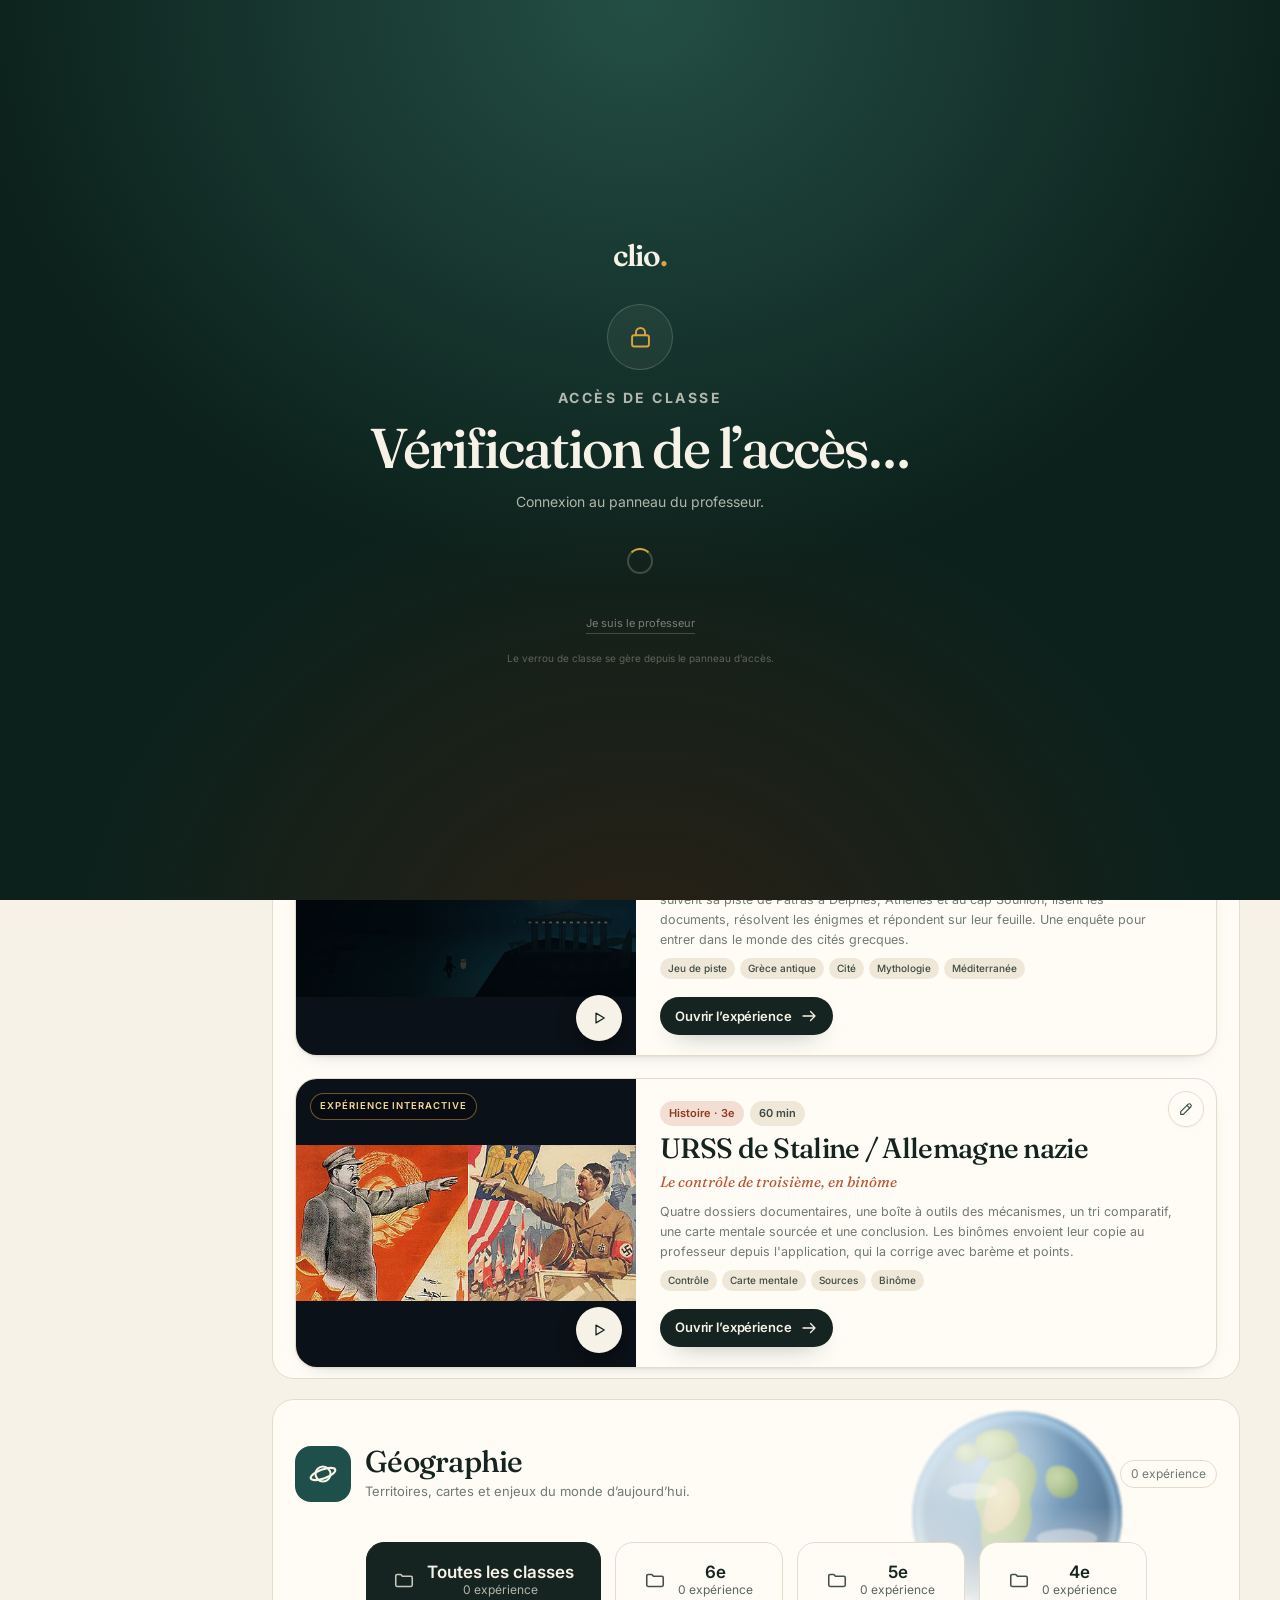
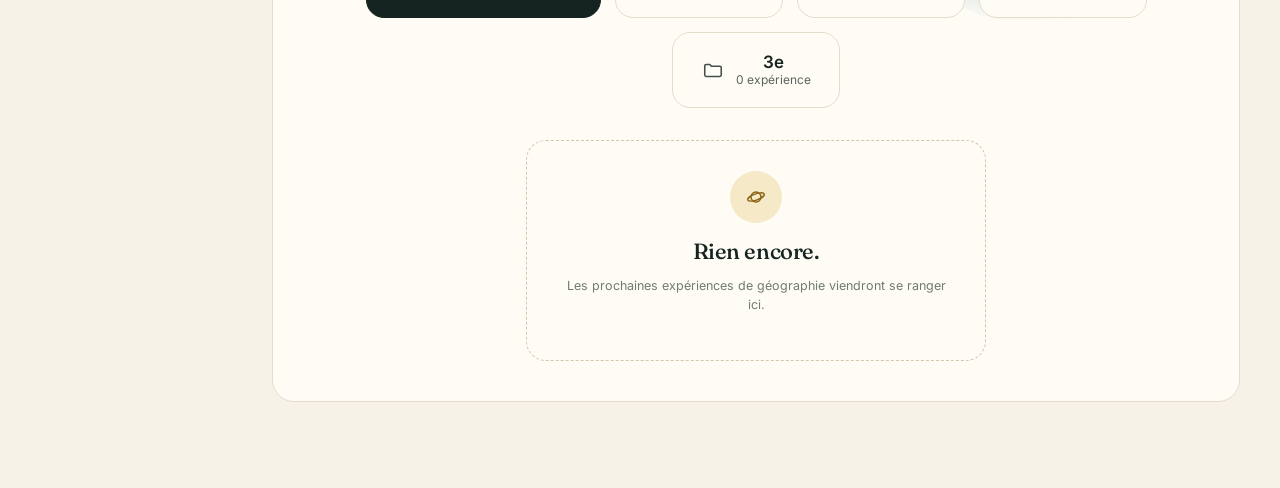
==== commit 82c2dff3: "Accueil : illustrations plus nettes, fondu vers le texte" ====
--- a/index.html
+++ b/index.html
@@ -10,11 +10,11 @@
 <link rel="preconnect" href="https://fonts.googleapis.com">
 <link rel="preconnect" href="https://fonts.gstatic.com" crossorigin>
 <link href="https://fonts.googleapis.com/css2?family=Fraunces:opsz,wght@9..144,400;9..144,500;9..144,600&family=Inter:wght@400;500;600;700&display=swap" rel="stylesheet">
-<link rel="stylesheet" href="styles.css?v=20261127f">
-<link rel="stylesheet" href="v2.css?v=20261127f">
-<link rel="stylesheet" href="projects.css?v=20261127f">
-<link rel="stylesheet" href="access.css?v=20261127f">
-<link rel="stylesheet" href="correction.css?v=20261127f">
+<link rel="stylesheet" href="styles.css?v=20261127g">
+<link rel="stylesheet" href="v2.css?v=20261127g">
+<link rel="stylesheet" href="projects.css?v=20261127g">
+<link rel="stylesheet" href="access.css?v=20261127g">
+<link rel="stylesheet" href="correction.css?v=20261127g">
 <link rel="icon" href="icon.svg" type="image/svg+xml">
 <link rel="apple-touch-icon" href="icon-180.png">
 <link rel="manifest" href="manifest.webmanifest">
@@ -614,11 +614,11 @@
 
 <script src="vendor/qrcode.min.js"></script>
 <script src="vendor/mqtt.min.js"></script>
-<script src="live.js?v=20261127f"></script>
-<script src="data.js?v=20261127f"></script>
-<script src="slides.js?v=20261127f"></script>
-<script src="editor.js?v=20261127f"></script>
-<script src="correction.js?v=20261127f"></script>
-<script src="app.js?v=20261127f"></script>
+<script src="live.js?v=20261127g"></script>
+<script src="data.js?v=20261127g"></script>
+<script src="slides.js?v=20261127g"></script>
+<script src="editor.js?v=20261127g"></script>
+<script src="correction.js?v=20261127g"></script>
+<script src="app.js?v=20261127g"></script>
 </body>
 </html>
--- a/projects.css
+++ b/projects.css
@@ -176,19 +176,23 @@
 }
 .subject-art {
   position: absolute;
-  top: -34px;
-  right: -40px;
-  height: 300px;
+  top: -6px;
+  right: 0;
+  height: 250px;
   width: auto;
   max-width: none;
   pointer-events: none;
   z-index: 0;
-  opacity: .42;
-  filter: blur(3px) saturate(1.1);
-  -webkit-filter: blur(3px) saturate(1.1);
-  -webkit-mask-image: radial-gradient(70% 70% at 60% 45%, #000 35%, transparent 100%);
-  mask-image: radial-gradient(70% 70% at 60% 45%, #000 35%, transparent 100%);
-}
+  opacity: .7;
+  filter: blur(1.2px);
+  -webkit-filter: blur(1.2px);
+  /* fondu vers le texte (gauche) et vers les dossiers (bas) */
+  -webkit-mask-image: linear-gradient(to right, transparent 0%, rgba(0,0,0,.55) 35%, #000 70%), linear-gradient(to bottom, #000 45%, transparent 92%);
+  -webkit-mask-composite: source-in;
+  mask-image: linear-gradient(to right, transparent 0%, rgba(0,0,0,.55) 35%, #000 70%), linear-gradient(to bottom, #000 45%, transparent 92%);
+  mask-composite: intersect;
+}
+.subject-count { position: relative; z-index: 1; background: color-mix(in srgb, var(--surface) 80%, transparent); -webkit-backdrop-filter: blur(6px); backdrop-filter: blur(6px); }
 .subject-geo .subject-icon { background: #1f4f4a; }
 .subject-geo .subject-watermark { color: #1f4f4a; }
 .subject-histoire .subject-watermark { color: #6b3b21; }
@@ -270,7 +274,7 @@
 
 @media (max-width: 900px) {
   .subject-head { padding-right: 0; }
-  .subject-art { height: 210px; top: -24px; right: -50px; opacity: .35; }
+  .subject-art { height: 170px; top: -4px; right: -20px; opacity: .6; }
   .subject-head { min-height: 0; }
   .subject-copy p { max-width: 60%; }
 }
